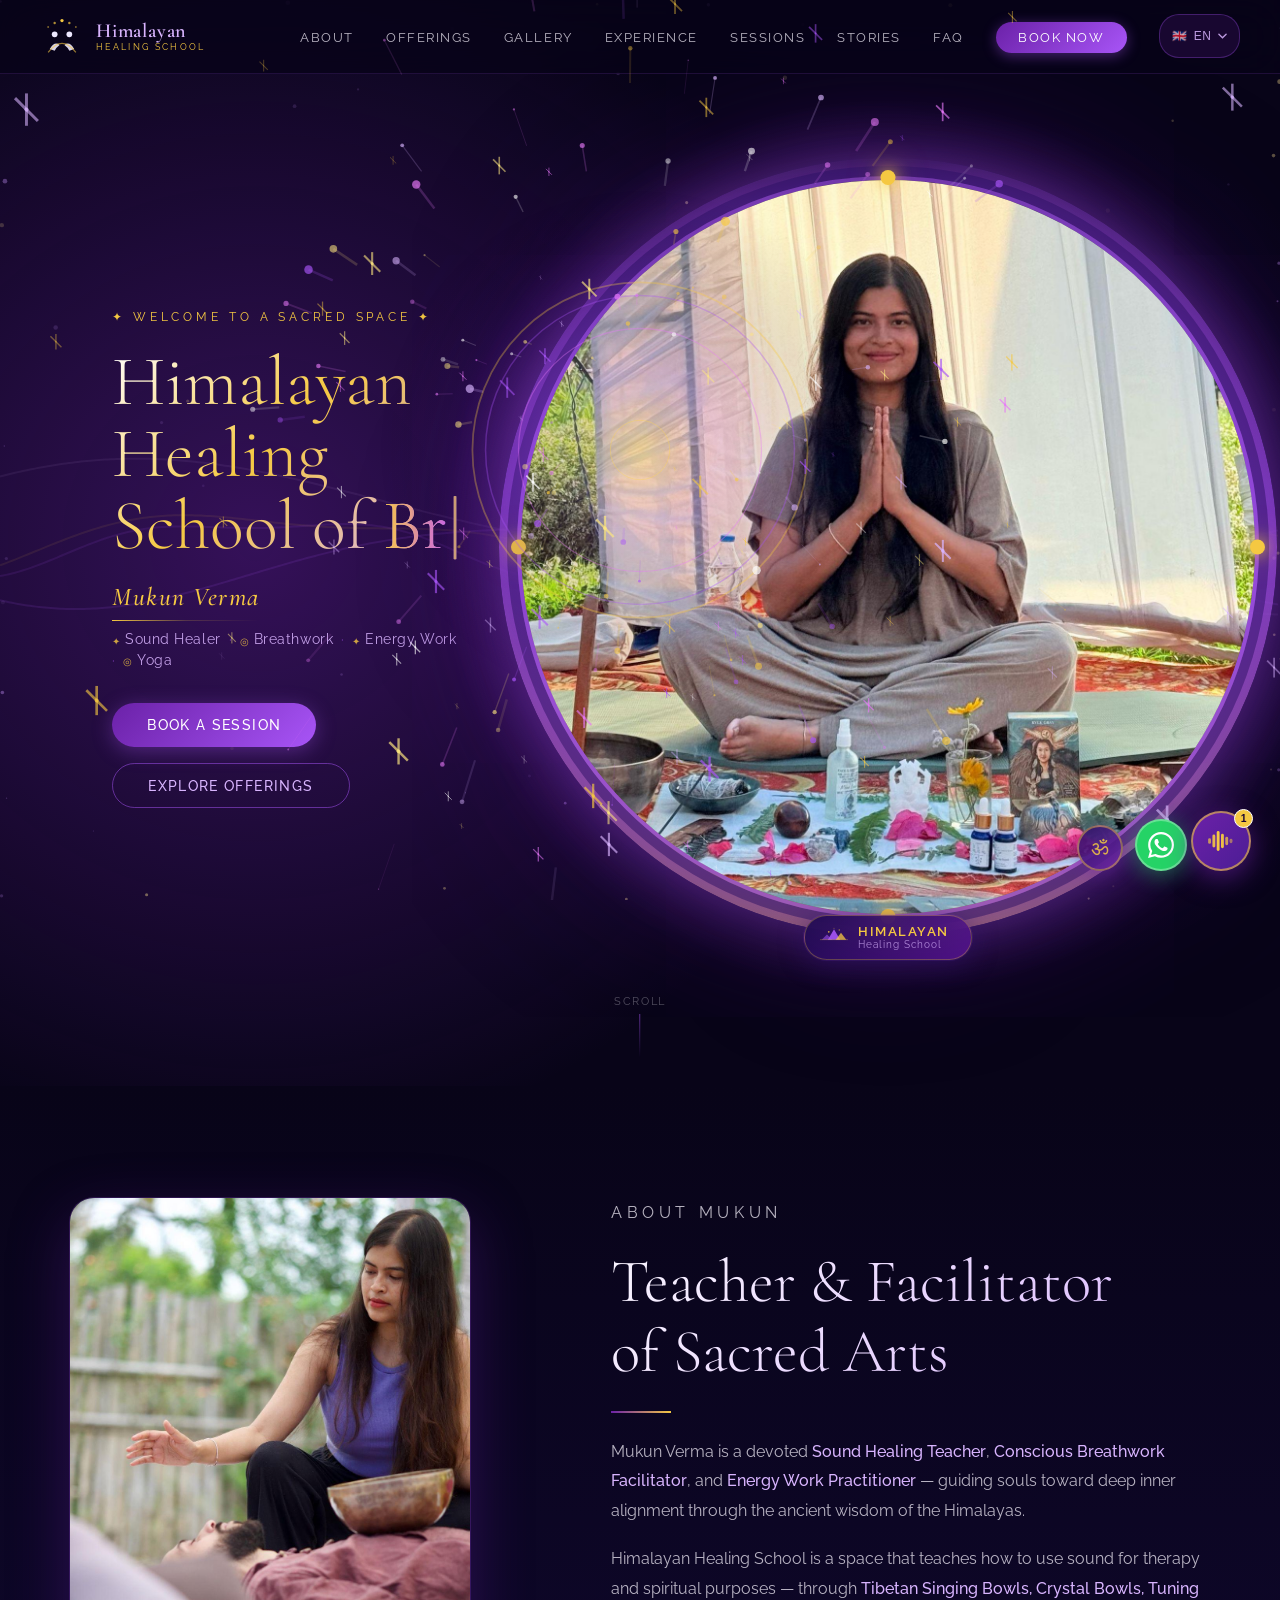
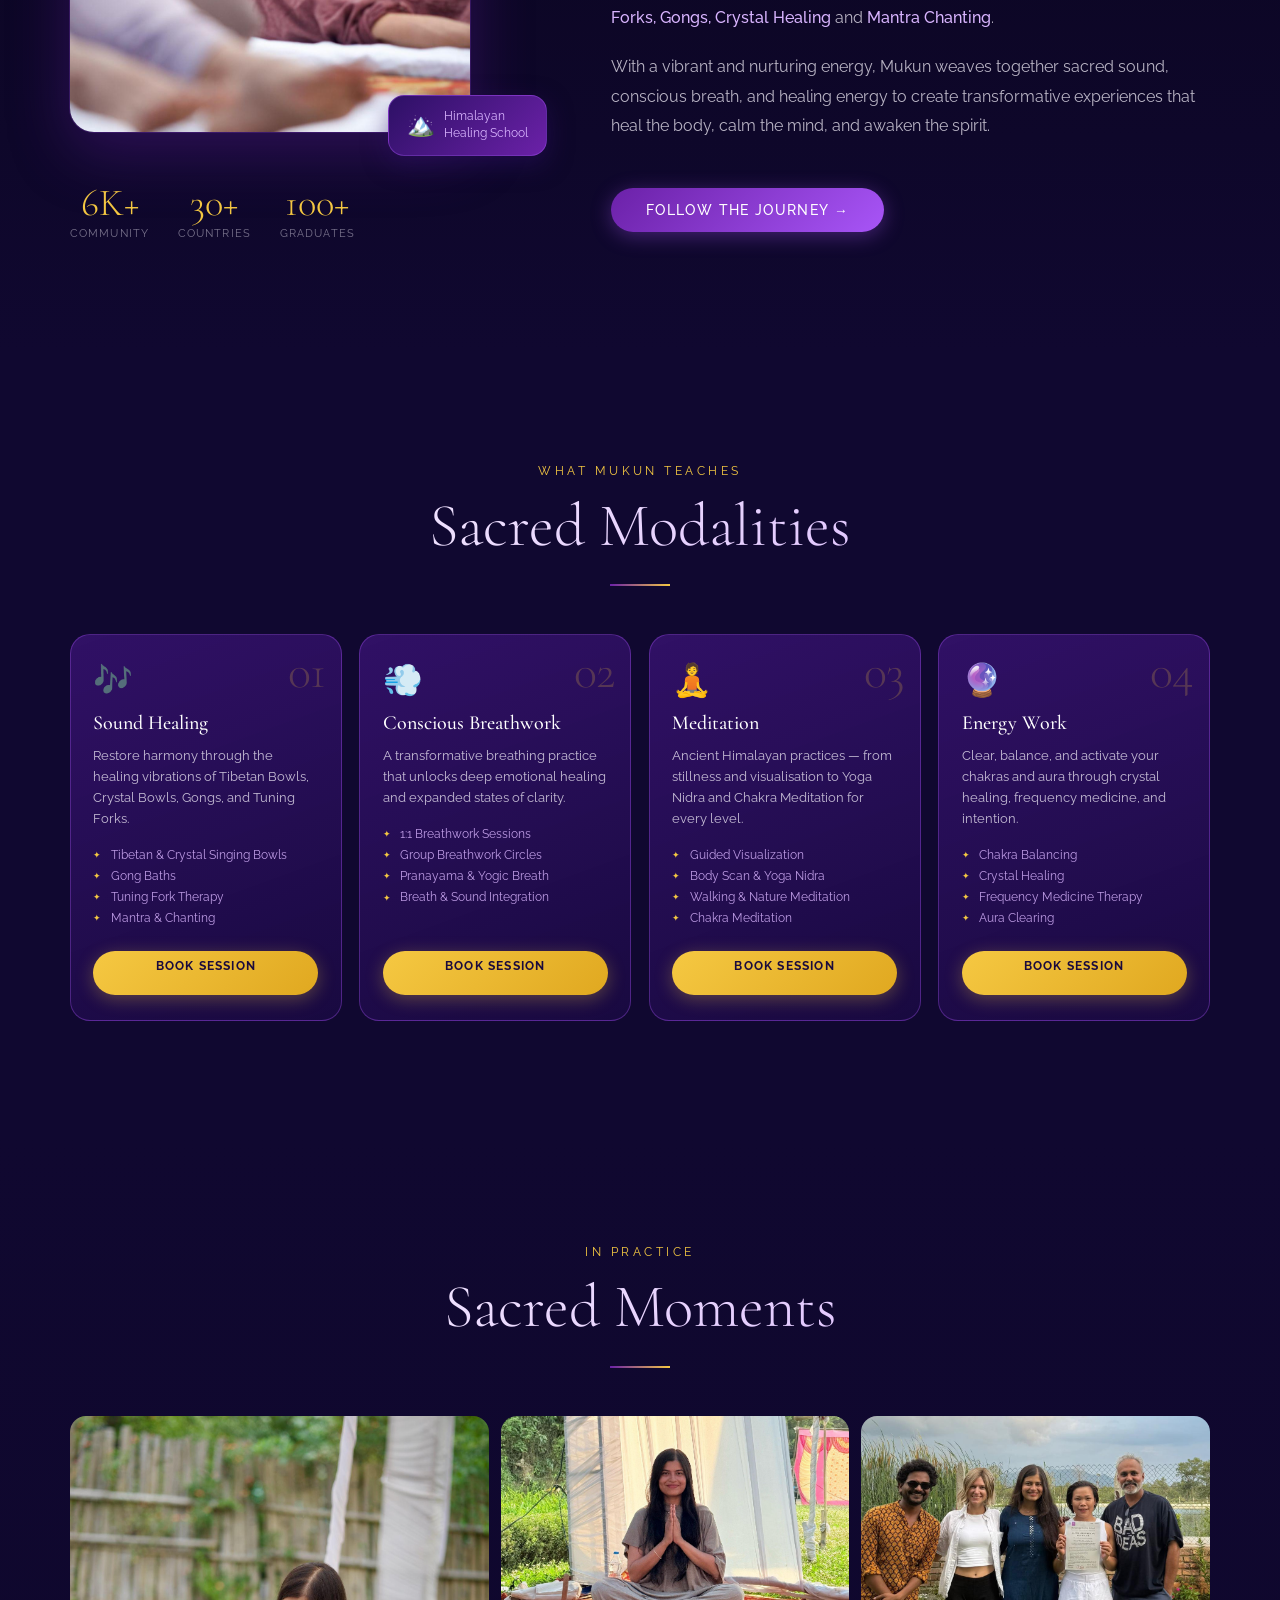
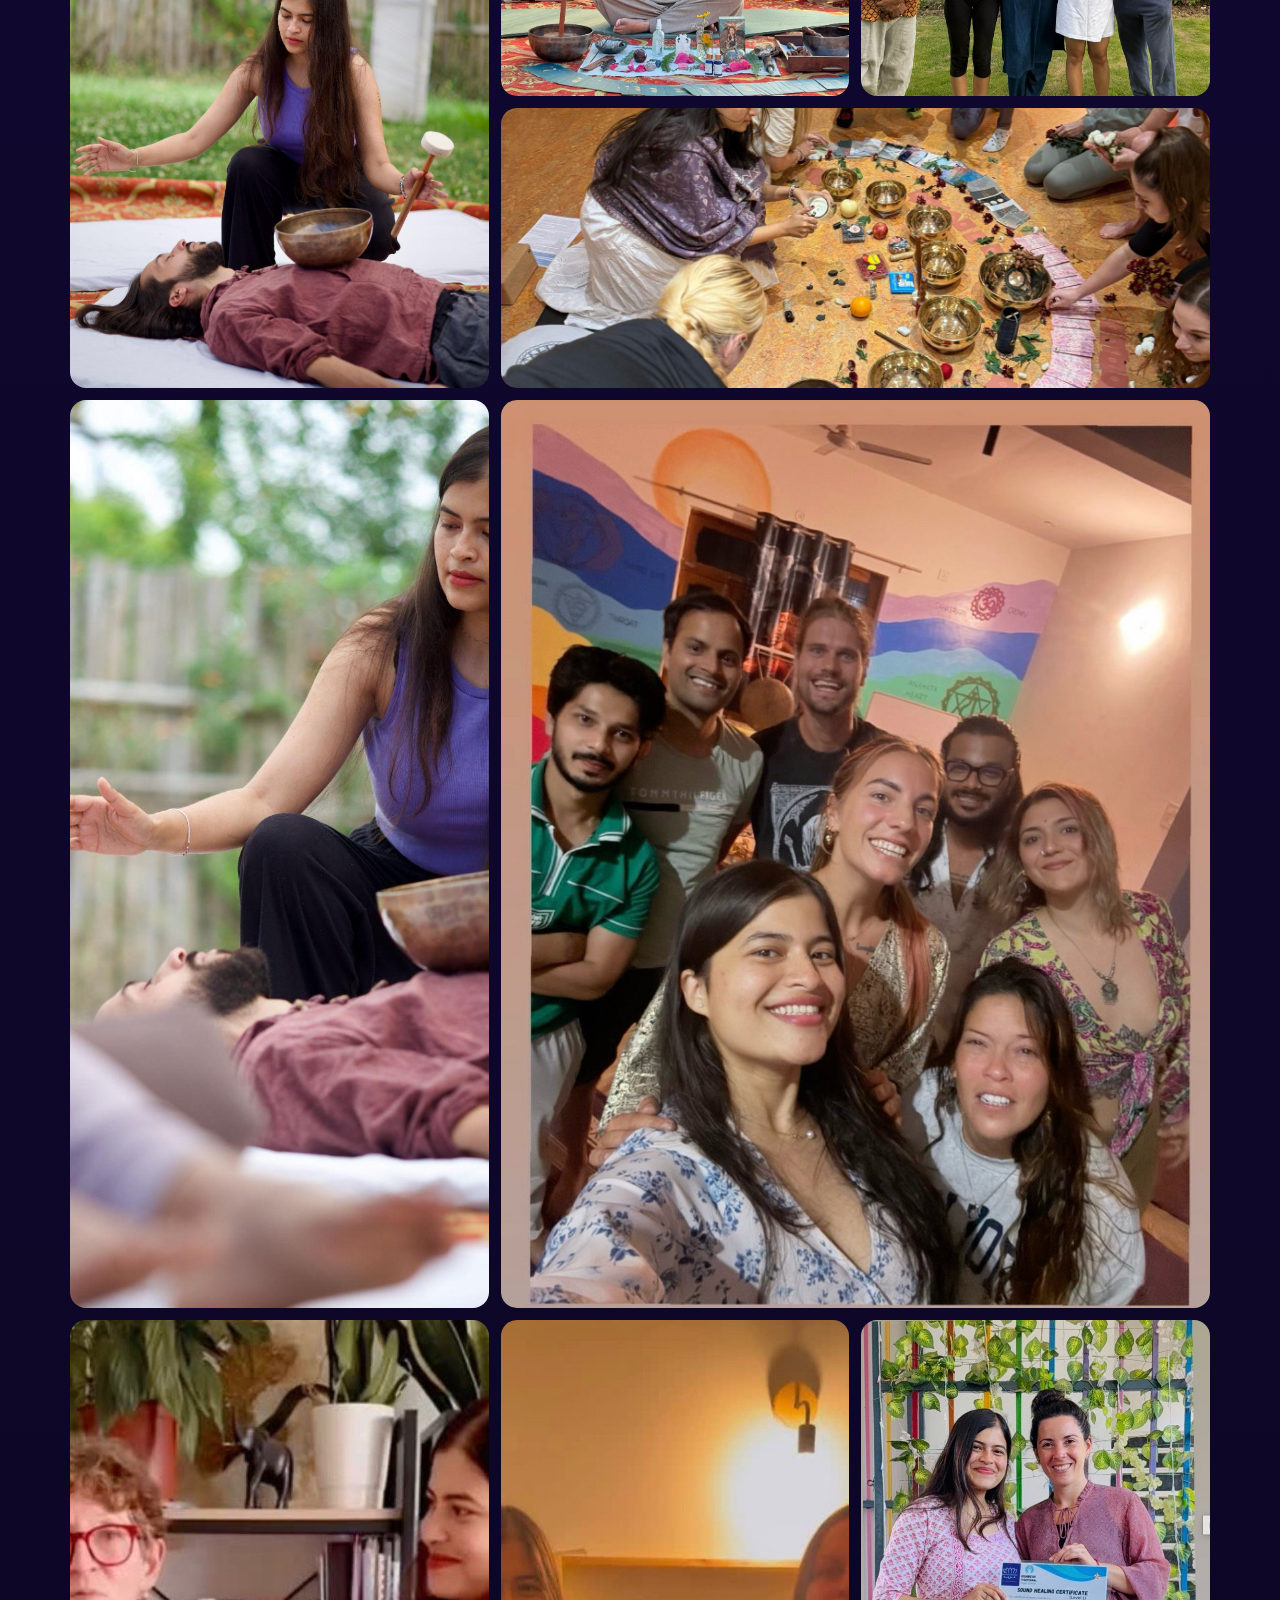
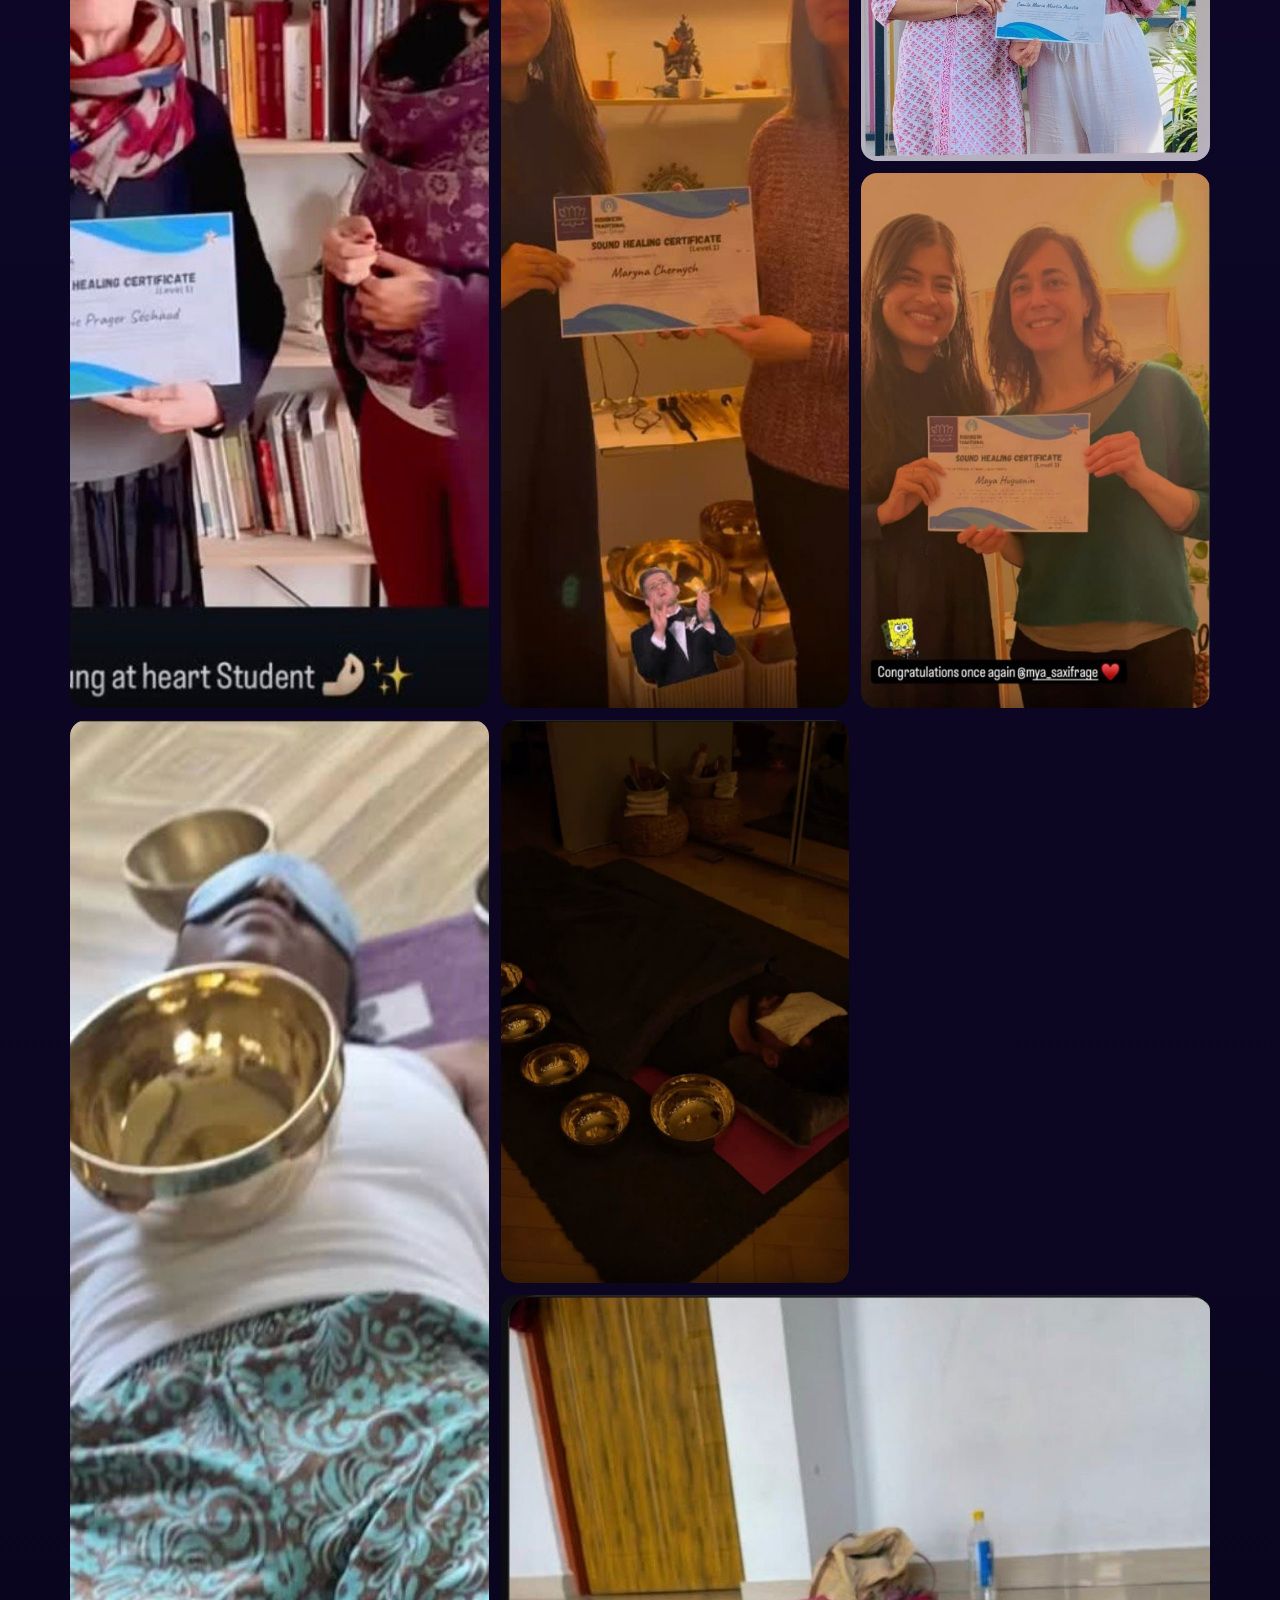
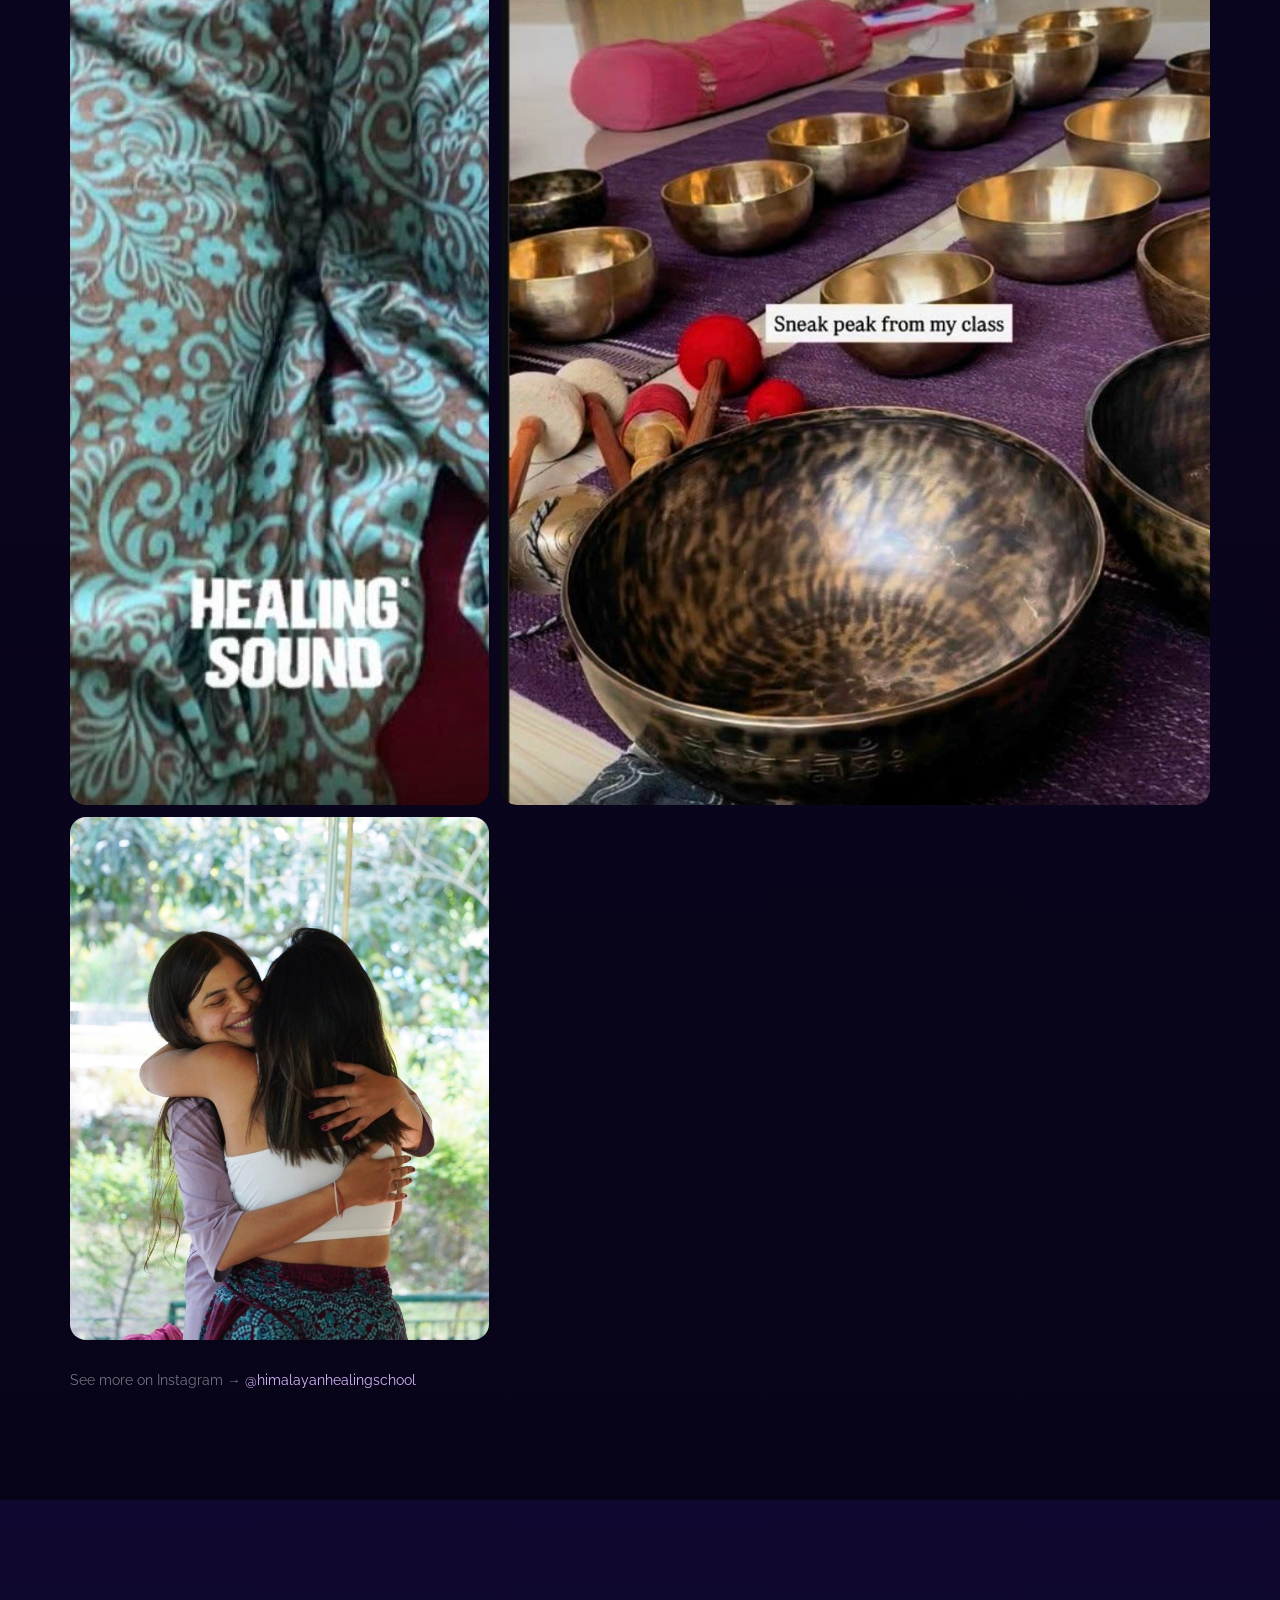
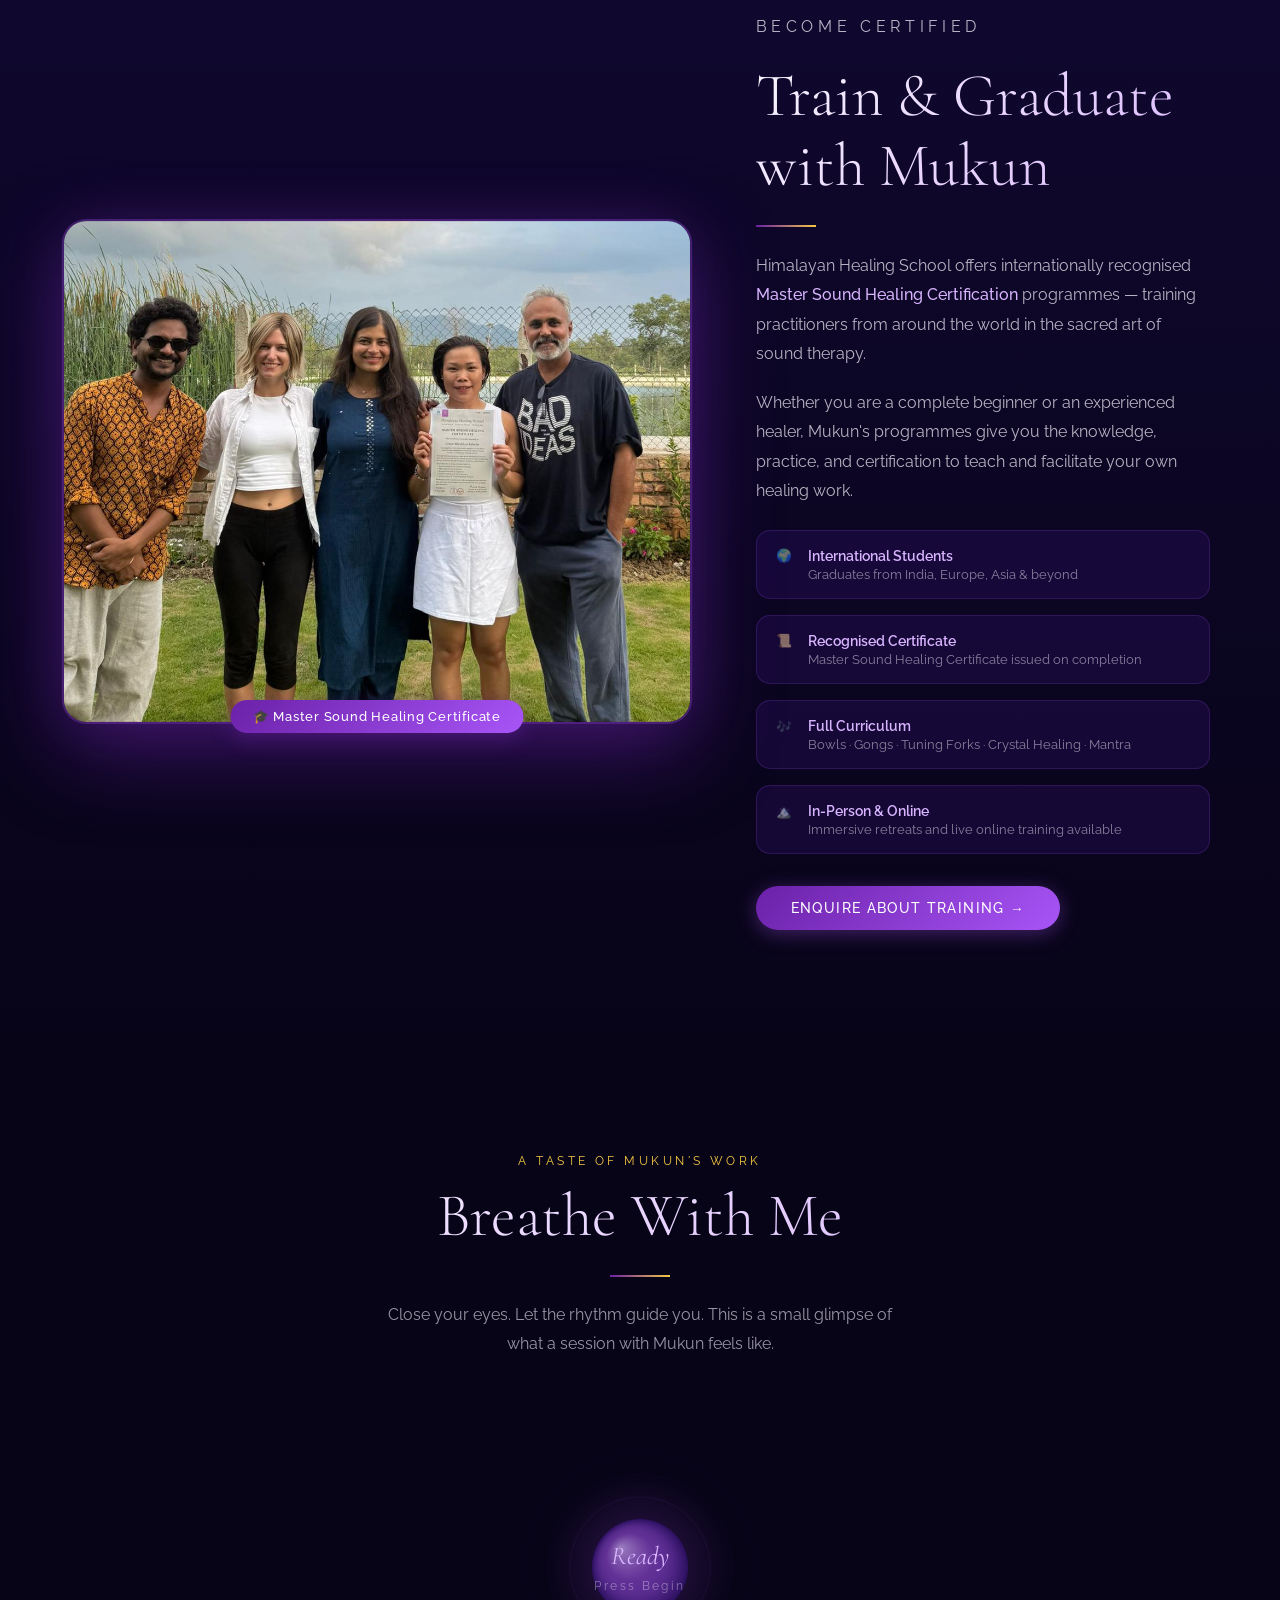
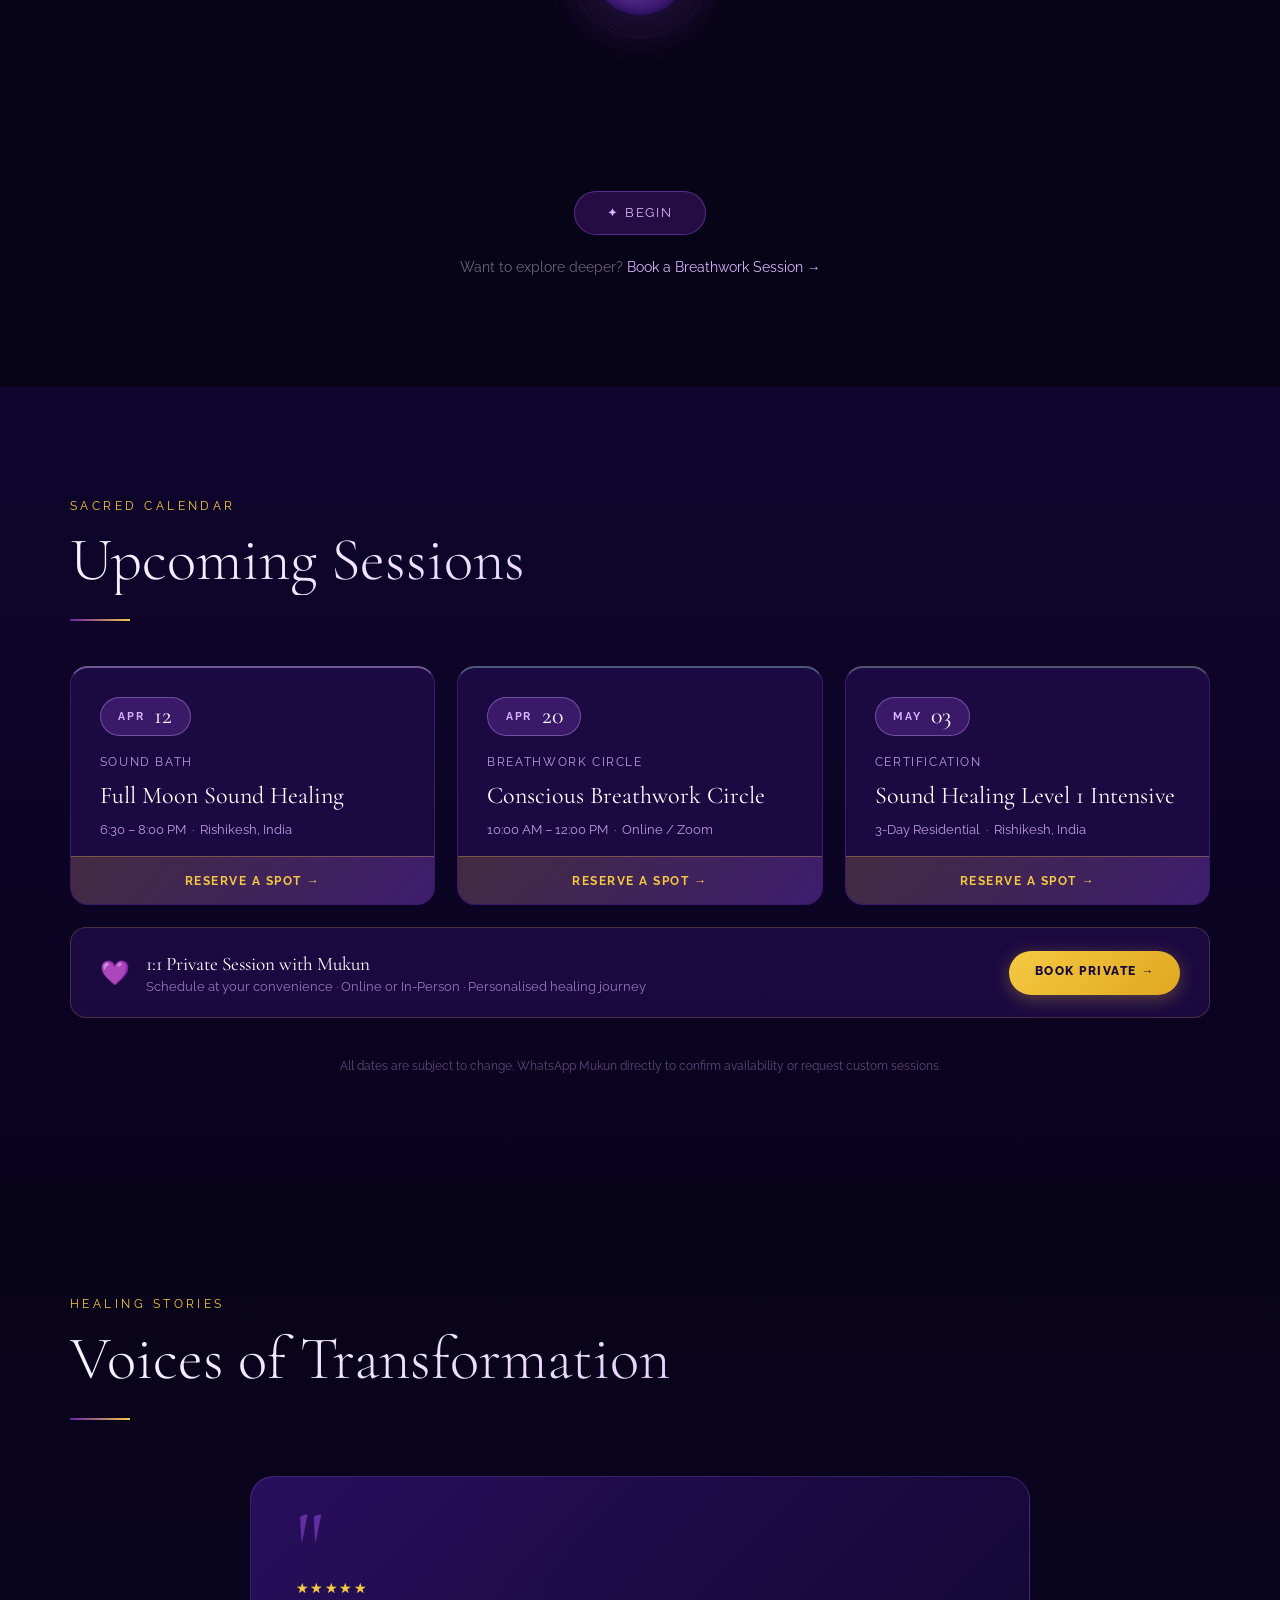
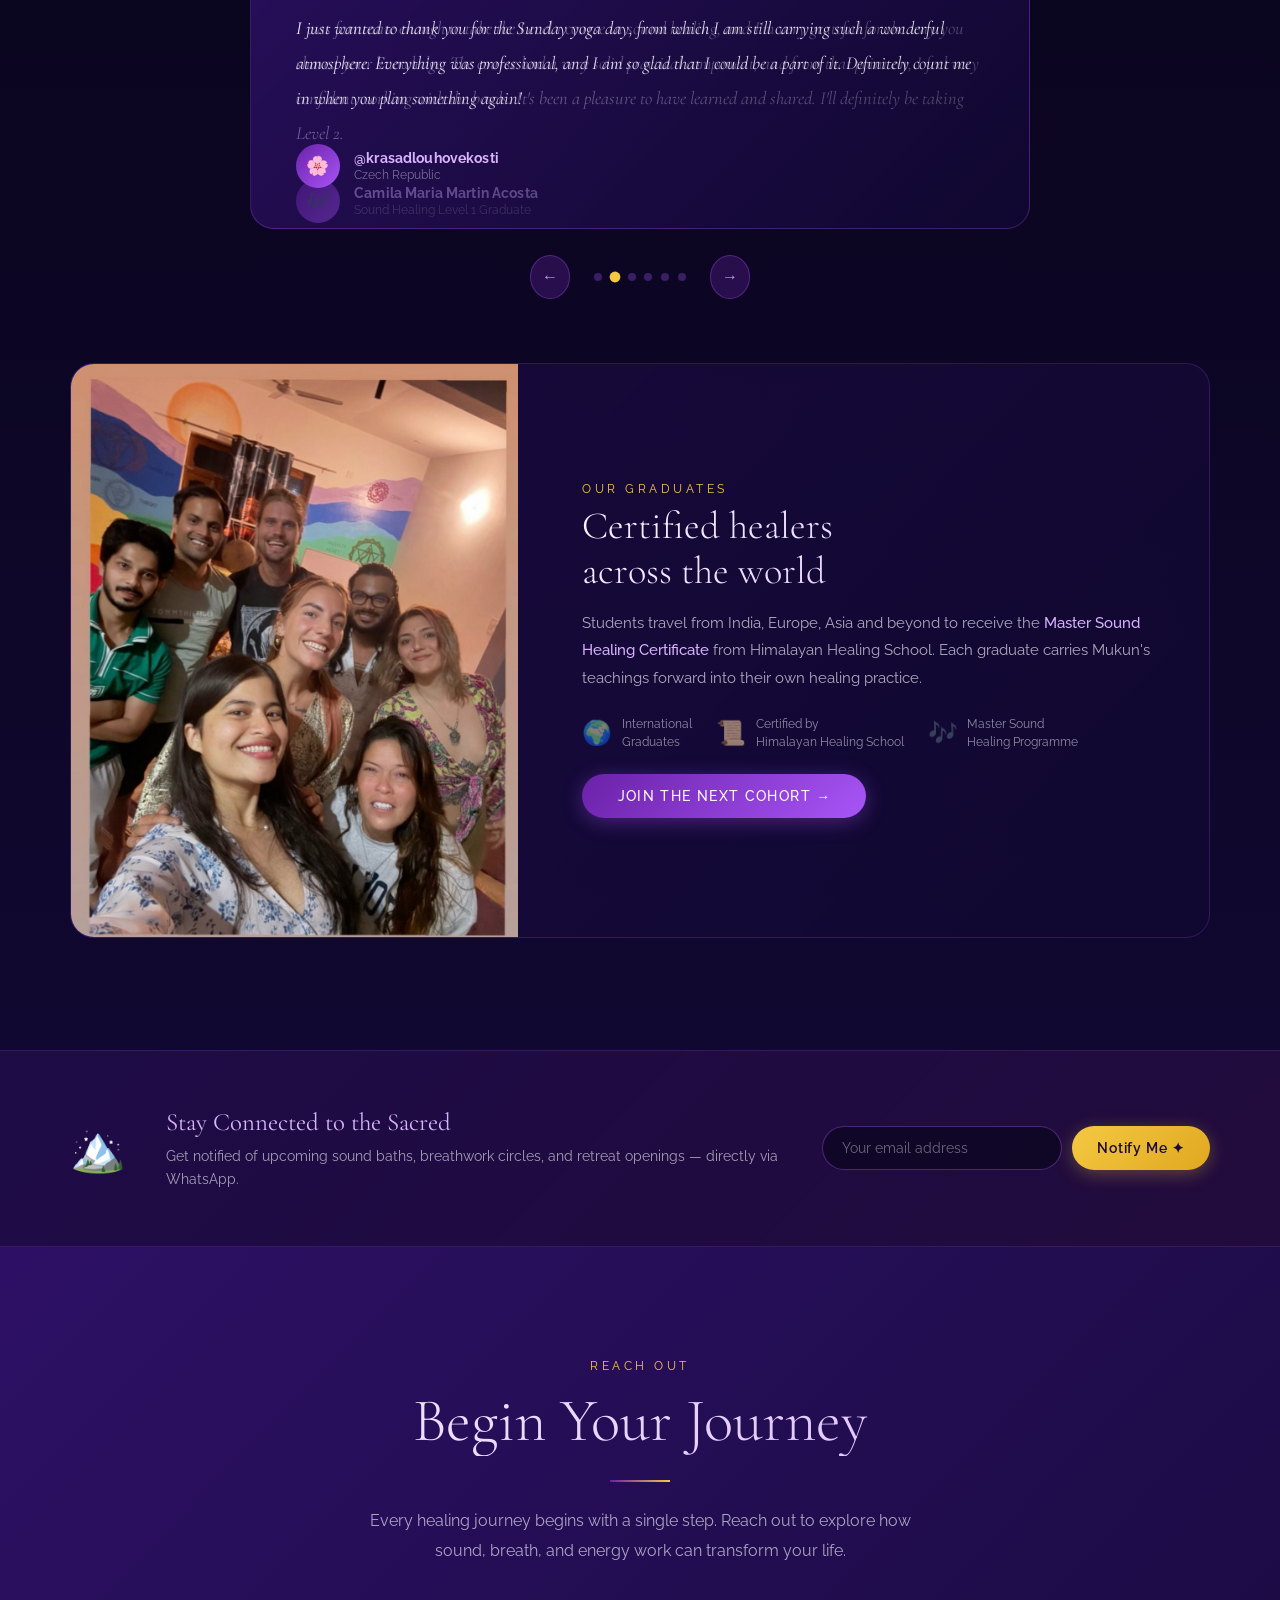
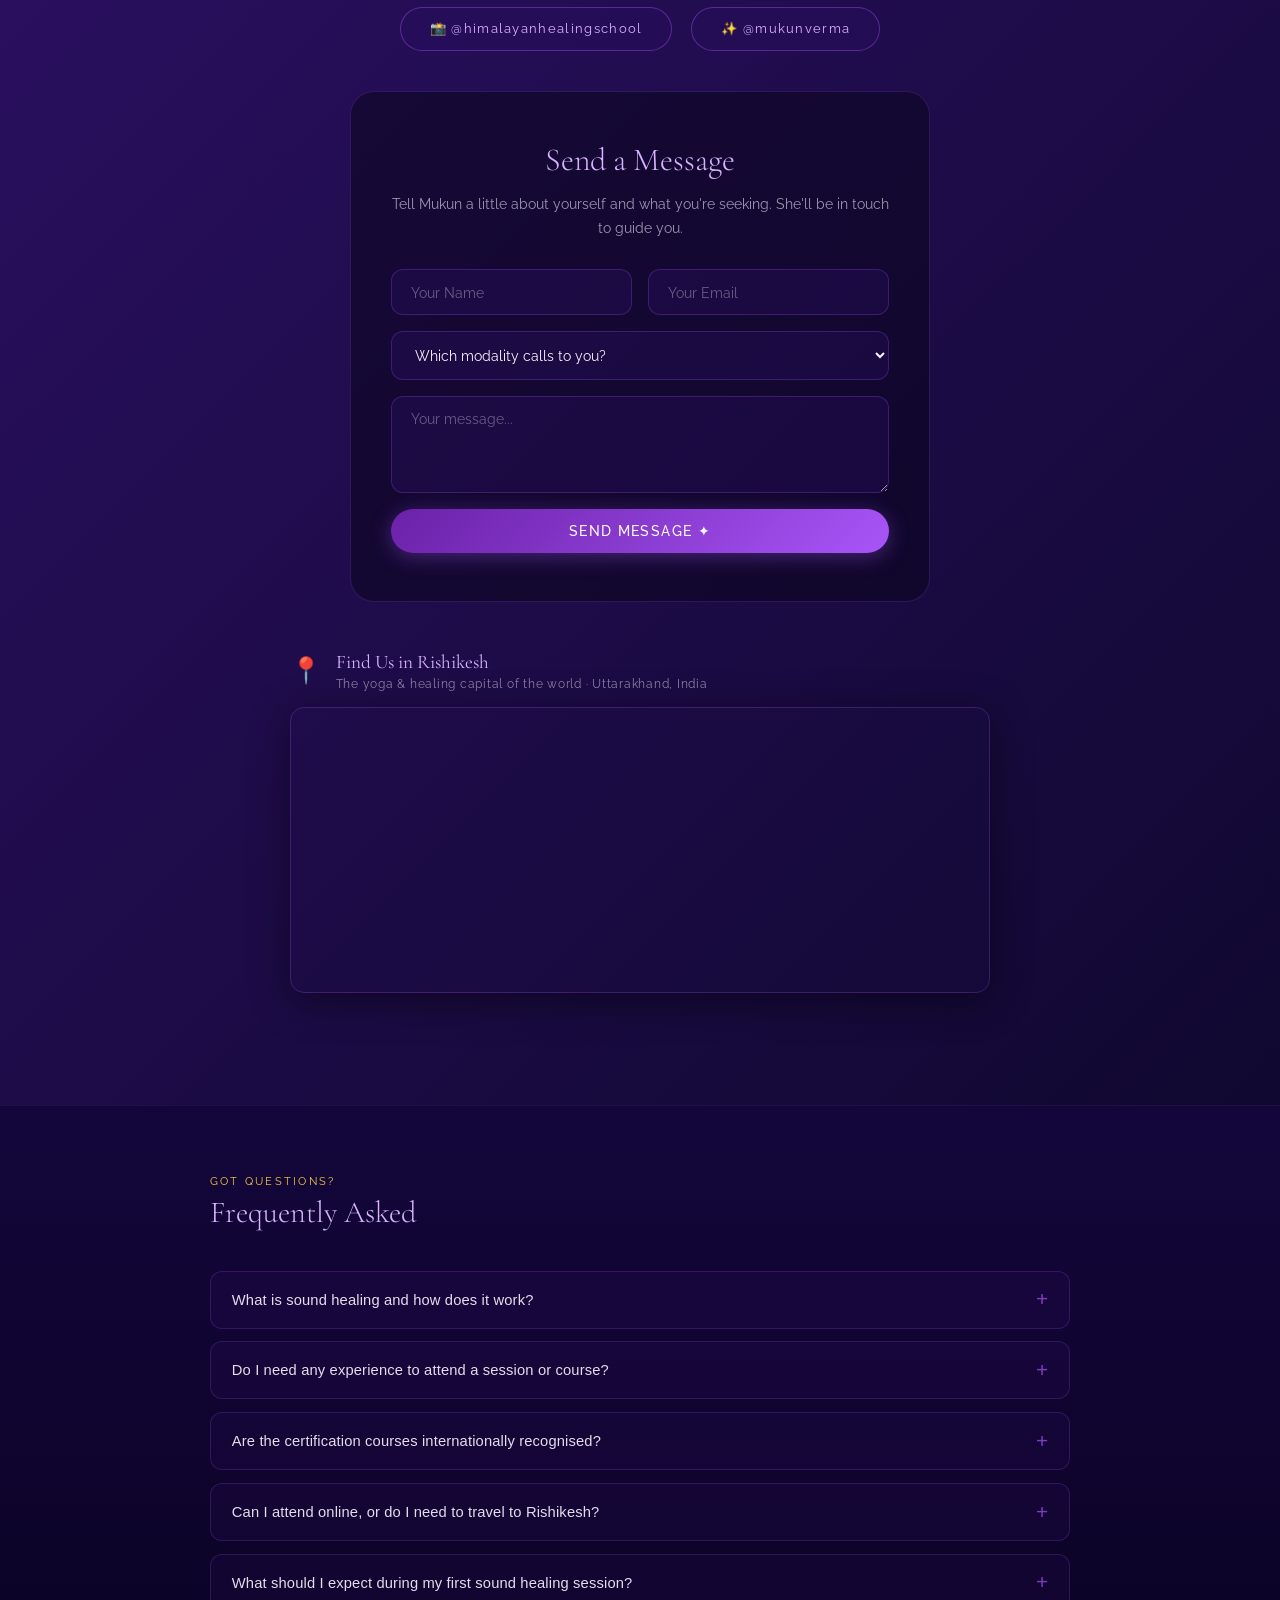
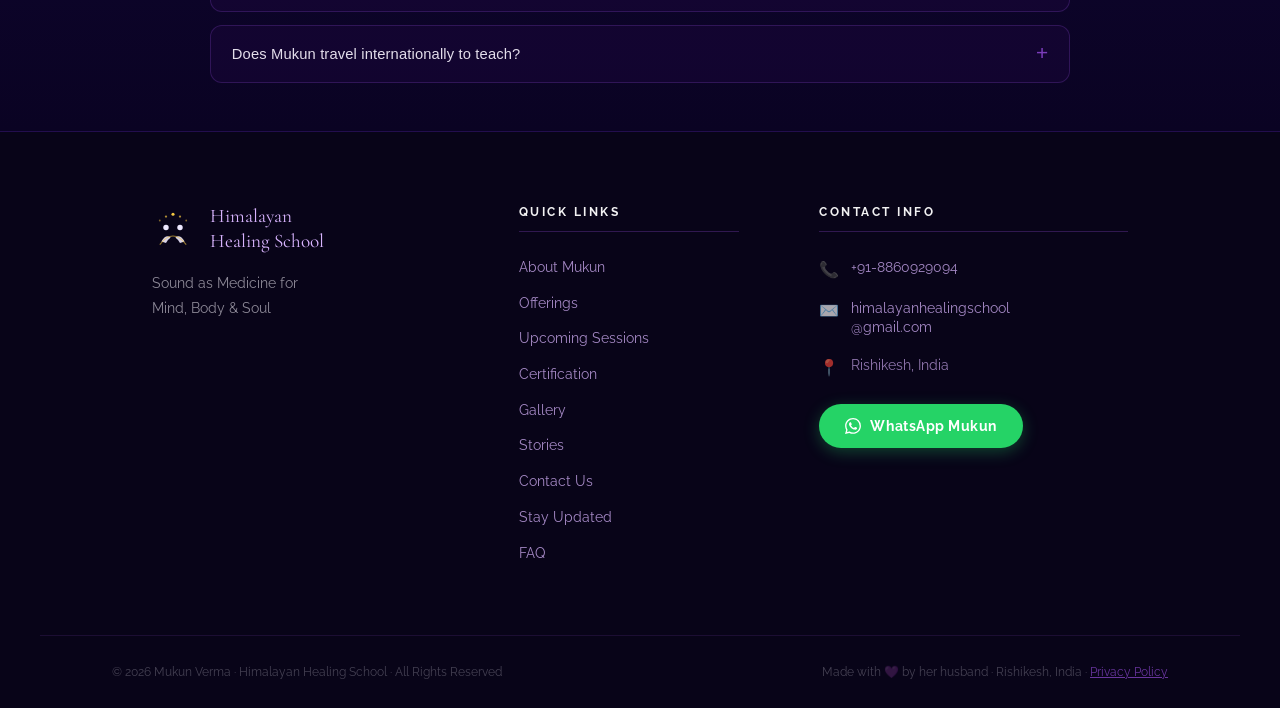
==== index.html @ 24a6a322 "Add files via upload" ====
<!DOCTYPE html>
<html lang="en">
<head>
  <meta charset="UTF-8" />
  <meta name="viewport" content="width=device-width, initial-scale=1.0, viewport-fit=cover" />
  <meta name="mobile-web-app-capable" content="yes" />
  <meta name="apple-mobile-web-app-capable" content="yes" />
  <meta name="apple-mobile-web-app-status-bar-style" content="black-translucent" />
  <title>Himalayan Healing School | Mukun Verma</title>
  <meta name="description" content="Sound Healing · Conscious Breathwork · Meditation · Energy Work. Learn and heal with Mukun Verma at Himalayan Healing School." />

  <!-- Favicon — using inline SVG data URI (no extra file needed) -->
  <link rel="icon" type="image/svg+xml" href="data:image/svg+xml,<svg xmlns='http://www.w3.org/2000/svg' viewBox='0 0 54 44'><circle cx='27' cy='3' r='2' fill='%23F5C842'/><circle cx='18' cy='6' r='1.5' fill='%23F5C842'/><circle cx='36' cy='6' r='1.5' fill='%23F5C842'/><path d='M10 42 Q27 20 44 42' stroke='%23F5C842' stroke-width='2' fill='none'/><circle cx='18' cy='20' r='3.5' fill='%23EDE8FF'/><circle cx='36' cy='20' r='3.5' fill='%23EDE8FF'/><rect width='54' height='44' fill='%23080418'/></svg>" />
  <link rel="apple-touch-icon" href="images/mukun-photo-2.jpeg" />

  <!-- SEO: canonical URL -->
  <link rel="canonical" href="https://himalayanhealingschool.github.io/" />

  <!-- Open Graph — social sharing preview -->
  <meta property="og:title"       content="Himalayan Healing School | Mukun Verma" />
  <meta property="og:description" content="Sound Healing Teacher · Frequency Medicine Therapist · Yoga Practitioner" />
  <meta property="og:image"       content="https://himalayanhealingschool.github.io/images/mukun-photo-2.jpeg" />
  <meta property="og:type"        content="website" />
  <meta property="og:url"         content="https://himalayanhealingschool.github.io/" />
  <meta name="twitter:card"       content="summary_large_image" />
  <meta name="twitter:image"      content="https://himalayanhealingschool.github.io/images/mukun-photo-2.jpeg" />
  <!-- Google Analytics GA4 — replace G-XXXXXXXXXX with your Measurement ID -->
  <!-- Get your ID: analytics.google.com → Admin → Data Streams → Web stream → Measurement ID -->
  <script async src="https://www.googletagmanager.com/gtag/js?id=G-XXXXXXXXXX"></script>
  <script>
    window.dataLayer = window.dataLayer || [];
    function gtag(){dataLayer.push(arguments);}
    gtag('js', new Date());
    gtag('config', 'G-XXXXXXXXXX');
  </script>

  <link rel="preconnect" href="https://fonts.googleapis.com" />
  <link href="https://fonts.googleapis.com/css2?family=Cormorant+Garamond:ital,wght@0,300;0,400;0,600;1,300;1,400&family=Raleway:wght@300;400;500;600&display=swap" rel="stylesheet" />
  <link rel="stylesheet" href="css/style.css" />

  <!-- Schema.org structured data — helps Google understand the business -->
  <script type="application/ld+json">
  {
    "@context": "https://schema.org",
    "@type": "HealthAndBeautyBusiness",
    "name": "Himalayan Healing School",
    "description": "Sound Healing · Conscious Breathwork · Meditation · Energy Work. Certification courses and healing sessions with Mukun Verma in Rishikesh, India.",
    "url": "https://himalayanhealingschool.com",
    "logo": "https://himalayanhealingschool.com/images/mukun-photo-2.jpeg",
    "image": "https://himalayanhealingschool.com/images/mukun-photo-2.jpeg",
    "telephone": "+91-8860929094",
    "email": "himalayanhealingschool@gmail.com",
    "address": {
      "@type": "PostalAddress",
      "addressLocality": "Rishikesh",
      "addressRegion": "Uttarakhand",
      "addressCountry": "IN"
    },
    "geo": {
      "@type": "GeoCoordinates",
      "latitude": 30.0869,
      "longitude": 78.2676
    },
    "founder": {
      "@type": "Person",
      "name": "Mukun Verma",
      "jobTitle": "Sound Healing Teacher, Breathwork Facilitator & Yoga Practitioner",
      "sameAs": [
        "https://www.instagram.com/mukunverma/",
        "https://www.instagram.com/himalayanhealingschool/"
      ]
    },
    "sameAs": [
      "https://www.instagram.com/himalayanhealingschool/"
    ],
    "hasOfferCatalog": {
      "@type": "OfferCatalog",
      "name": "Healing Sessions & Certification Courses",
      "itemListElement": [
        { "@type": "Offer", "itemOffered": { "@type": "Service", "name": "Sound Healing Session", "description": "1:1 and group sound healing with Tibetan Singing Bowls, Crystal Bowls, Gongs and Tuning Forks" } },
        { "@type": "Offer", "itemOffered": { "@type": "Service", "name": "Conscious Breathwork Session", "description": "1:1 and group breathwork facilitation using ancient pranayama and conscious connected breathing" } },
        { "@type": "Offer", "itemOffered": { "@type": "Service", "name": "Master Sound Healing Certification", "description": "Internationally recognised certification programme in sound healing therapy" } }
      ]
    }
  }
  </script>
</head>
<body>

<!-- ═══ NAV ═══ -->
<nav id="navbar">
  <!-- SVG Logo matching original site style -->
  <a href="#hero" class="nav-logo-wrap">
    <svg class="logo-svg" viewBox="0 0 54 44" fill="none" xmlns="http://www.w3.org/2000/svg">
      <!-- dots / chakra symbols -->
      <circle cx="27" cy="3"  r="2"   fill="#F5C842"/>
      <circle cx="18" cy="6"  r="1.5" fill="#F5C842" opacity=".7"/>
      <circle cx="36" cy="6"  r="1.5" fill="#F5C842" opacity=".7"/>
      <circle cx="10" cy="11" r="1.2" fill="#F5C842" opacity=".5"/>
      <circle cx="44" cy="11" r="1.2" fill="#F5C842" opacity=".5"/>
      <!-- left figure -->
      <circle cx="18" cy="20" r="3.5" fill="#EDE8FF"/>
      <path d="M12 38 Q18 28 24 33 Q20 36 18 40Z" fill="#EDE8FF" opacity=".9"/>
      <!-- right figure -->
      <circle cx="36" cy="20" r="3.5" fill="#EDE8FF"/>
      <path d="M42 38 Q36 28 30 33 Q34 36 36 40Z" fill="#EDE8FF" opacity=".9"/>
      <!-- mountain / arch -->
      <path d="M10 42 Q27 20 44 42" stroke="#F5C842" stroke-width="1.5" fill="none" opacity=".6"/>
    </svg>
    <div class="nav-logo-text">
      <span class="logo-main">Himalayan</span>
      <span class="logo-sub">HEALING SCHOOL</span>
    </div>
  </a>
  <!-- Language picker: sits in the nav bar on mobile, always visible -->
  <div class="lang-mobile-bar" id="lang-mobile-bar">
    <button class="lang-trigger-btn" id="lang-trigger-mobile" onclick="toggleLangMenu(event,'lang-menu-mobile')">🇬🇧 <span>EN</span> <svg viewBox="0 0 10 6" width="9" height="6" fill="none"><path d="M1 1l4 4 4-4" stroke="currentColor" stroke-width="1.5" stroke-linecap="round"/></svg></button>
    <ul id="lang-menu-mobile"></ul>
  </div>
  <button class="nav-toggle" onclick="toggleMenu()" aria-label="Menu">☰</button>
  <ul class="nav-links" id="nav-links">
    <li><a href="#about"        onclick="closeMenu()" data-i18n="nav.about">About</a></li>
    <li><a href="#modalities"   onclick="closeMenu()" data-i18n="nav.offerings">Offerings</a></li>
    <li><a href="#gallery"      onclick="closeMenu()" data-i18n="nav.gallery">Gallery</a></li>
    <li><a href="#breathe"      onclick="closeMenu()" data-i18n="nav.experience">Experience</a></li>
    <li><a href="#upcoming"     onclick="closeMenu()">Sessions</a></li>
    <li><a href="#testimonials" onclick="closeMenu()" data-i18n="nav.stories">Stories</a></li>
    <li><a href="#faq"          onclick="closeMenu()" data-i18n="nav.faq">FAQ</a></li>
    <li><a href="#connect"      onclick="closeMenu()" class="nav-book" data-i18n="nav.book">Book Now</a></li>
  </ul>
</nav>

<!-- ═══ HERO — Option 3: Sacred Circle ═══ -->
<section id="hero">
  <canvas id="hero-canvas"></canvas>

  <!-- LEFT: text -->
  <div class="hero-left">
    <p class="hero-eyebrow" data-i18n="hero.eyebrow">✦ Welcome to a sacred space ✦</p>
    <h1 class="hero-title">Himalayan<br/>Healing<br/><span class="hero-rotate-wrap">School of <span id="hero-rotate"></span><span class="hero-cursor">|</span></span></h1>
    <div class="hero-name-block">
      <p class="hero-founder" data-i18n="hero.founder">Mukun Verma</p>
      <div class="hero-roles-row">
        <span class="hero-role"><span class="role-gem">✦</span> <span data-i18n="hero.role1">Sound Healer</span></span>
        <span class="role-dot">·</span>
        <span class="hero-role"><span class="role-gem">◎</span> <span data-i18n="hero.role2">Breathwork</span></span>
        <span class="role-dot">·</span>
        <span class="hero-role"><span class="role-gem">✦</span> <span data-i18n="hero.role3">Energy Work</span></span>
        <span class="role-dot">·</span>
        <span class="hero-role"><span class="role-gem">◎</span> <span data-i18n="hero.role4">Yoga</span></span>
      </div>
    </div>
    <div class="hero-cta">
      <a href="#connect" class="btn-primary" data-i18n="hero.cta1">Book a Session</a>
      <a href="#modalities" class="btn-outline" data-i18n="hero.cta2">Explore Offerings</a>
    </div>
  </div>

  <!-- RIGHT: big sacred circle photo -->
  <div class="hero-right">
    <div class="hero-circle-wrap">
      <!-- outer spinning conic ring -->
      <div class="circle-ring-outer"></div>
      <!-- mid glow pulse -->
      <div class="circle-ring-mid"></div>
      <!-- gold orbit dots -->
      <span class="orbit-dot od1"></span>
      <span class="orbit-dot od2"></span>
      <span class="orbit-dot od3"></span>
      <span class="orbit-dot od4"></span>
      <!-- the actual photo circle -->
      <div class="hero-circle">
        <img src="images/mukun-photo-2.jpeg" alt="Mukun Verma — Himalayan Healing School" />
      </div>
      <!-- sacred label at bottom -->
      <div class="circle-label">
        <svg class="label-svg" viewBox="0 0 32 22" fill="none" xmlns="http://www.w3.org/2000/svg">
          <!-- mountain peaks -->
          <polygon points="16,2 23,14 9,14" fill="rgba(168,85,247,0.9)"/>
          <polygon points="24,6 30,14 18,14" fill="rgba(245,200,66,0.75)"/>
          <polygon points="8,8 14,14 2,14" fill="rgba(168,85,247,0.55)"/>
          <!-- ground line -->
          <line x1="0" y1="14" x2="32" y2="14" stroke="rgba(245,200,66,0.4)" stroke-width="0.8"/>
          <!-- dots above (stars) -->
          <circle cx="10" cy="5" r="1" fill="rgba(245,200,66,0.8)"/>
          <circle cx="22" cy="3" r="0.8" fill="rgba(245,200,66,0.6)"/>
          <circle cx="16" cy="1" r="0.6" fill="rgba(245,200,66,0.5)"/>
        </svg>
        <div class="label-text">
          <span class="label-name">Himalayan</span>
          <span class="label-sub">Healing School</span>
        </div>
      </div>
    </div>
  </div>

  <div class="scroll-hint">SCROLL</div>
</section>

<!-- ═══ ABOUT ═══ -->
<section id="about">
  <div class="section-inner">
    <div class="about-grid">

      <!-- Left: real photo -->
      <div class="about-photo-col reveal">
        <div class="about-photo-frame">
          <img src="images/mukun-photo-1.jpeg" alt="Mukun Verma conducting an outdoor sound healing session" class="about-img" />
          <div class="about-photo-badge">
            <span class="badge-icon">🏔️</span>
            <span>Himalayan<br/>Healing School</span>
          </div>
        </div>
        <div class="about-stats">
          <div class="stat"><div class="stat-num">6K+</div><div class="stat-label">Community</div></div>
          <div class="stat"><div class="stat-num">30+</div><div class="stat-label">Countries</div></div>
          <div class="stat"><div class="stat-num">100+</div><div class="stat-label">Graduates</div></div>
        </div>
      </div>

      <!-- Right: bio -->
      <div class="about-text reveal">
        <p class="section-label">About Mukun</p>
        <h2 class="section-title">Teacher &amp; Facilitator<br/>of Sacred Arts</h2>
        <div class="divider"></div>
        <p>Mukun Verma is a devoted <strong>Sound Healing Teacher</strong>, <strong>Conscious Breathwork Facilitator</strong>, and <strong>Energy Work Practitioner</strong> — guiding souls toward deep inner alignment through the ancient wisdom of the Himalayas.</p>
        <p>Himalayan Healing School is a space that teaches how to use sound for therapy and spiritual purposes — through <strong>Tibetan Singing Bowls, Crystal Bowls, Tuning Forks, Gongs, Crystal Healing</strong> and <strong>Mantra Chanting</strong>.</p>
        <p>With a vibrant and nurturing energy, Mukun weaves together sacred sound, conscious breath, and healing energy to create transformative experiences that heal the body, calm the mind, and awaken the spirit.</p>
        <a href="https://www.instagram.com/himalayanhealingschool/" target="_blank" class="btn-primary" style="margin-top:1.8rem;">Follow the Journey →</a>
      </div>
    </div>
  </div>
</section>

<!-- ═══ MODALITIES / OFFERINGS ═══ -->
<section id="modalities">
  <div class="section-inner">
    <p class="section-label reveal" style="text-align:center">What Mukun Teaches</p>
    <h2 class="section-title reveal" style="text-align:center">Sacred Modalities</h2>
    <div class="divider reveal" style="margin:1.5rem auto;"></div>

    <!-- Big modality cards — 4 real ones from her profile -->
    <div class="modality-grid">

      <div class="modality-card reveal">
        <div class="mod-number">01</div>
        <span class="mod-icon">🎶</span>
        <h3>Sound Healing</h3>
        <p>Restore harmony through the healing vibrations of Tibetan Bowls, Crystal Bowls, Gongs, and Tuning Forks.</p>
        <ul class="mod-list">
          <li>Tibetan &amp; Crystal Singing Bowls</li>
          <li>Gong Baths</li>
          <li>Tuning Fork Therapy</li>
          <li>Mantra &amp; Chanting</li>
        </ul>
        <a href="#connect" class="btn-outline btn-sm">Book Session</a>
      </div>

      <div class="modality-card reveal">
        <div class="mod-number">02</div>
        <span class="mod-icon">💨</span>
        <h3>Conscious Breathwork</h3>
        <p>A transformative breathing practice that unlocks deep emotional healing and expanded states of clarity.</p>
        <ul class="mod-list">
          <li>1:1 Breathwork Sessions</li>
          <li>Group Breathwork Circles</li>
          <li>Pranayama &amp; Yogic Breath</li>
          <li>Breath &amp; Sound Integration</li>
        </ul>
        <a href="#connect" class="btn-outline btn-sm">Book Session</a>
      </div>

      <div class="modality-card reveal">
        <div class="mod-number">03</div>
        <span class="mod-icon">🧘</span>
        <h3>Meditation</h3>
        <p>Ancient Himalayan practices — from stillness and visualisation to Yoga Nidra and Chakra Meditation for every level.</p>
        <ul class="mod-list">
          <li>Guided Visualization</li>
          <li>Body Scan &amp; Yoga Nidra</li>
          <li>Walking &amp; Nature Meditation</li>
          <li>Chakra Meditation</li>
        </ul>
        <a href="#connect" class="btn-outline btn-sm">Book Session</a>
      </div>

      <div class="modality-card reveal">
        <div class="mod-number">04</div>
        <span class="mod-icon">🔮</span>
        <h3>Energy Work</h3>
        <p>Clear, balance, and activate your chakras and aura through crystal healing, frequency medicine, and intention.</p>
        <ul class="mod-list">
          <li>Chakra Balancing</li>
          <li>Crystal Healing</li>
          <li>Frequency Medicine Therapy</li>
          <li>Aura Clearing</li>
        </ul>
        <a href="#connect" class="btn-outline btn-sm">Book Session</a>
      </div>

    </div>
  </div>
</section>

<!-- ═══ GALLERY — real photos ═══ -->
<section id="gallery">
  <div class="section-inner">
    <p class="section-label reveal" style="text-align:center">In Practice</p>
    <h2 class="section-title reveal" style="text-align:center">Sacred Moments</h2>
    <div class="divider reveal" style="margin:1.5rem auto 3rem;"></div>

    <div class="gallery-grid">

      <!-- Photo 1: tall — 1:1 session outdoor -->
      <div class="gallery-item gallery-tall reveal" data-caption="1:1 Sound Healing Session">
        <img src="images/mukun-photo-4.jpeg" alt="Mukun performing a 1-to-1 sound healing session" loading="lazy" />
        <div class="gallery-overlay"><span class="gallery-caption">1:1 Sound Healing Session</span></div>
      </div>

      <!-- Photo 2: Namaste / altar portrait -->
      <div class="gallery-item reveal" data-caption="Sacred Space & Altar">
        <img src="images/mukun-photo-2.jpeg" alt="Mukun Verma seated with sacred altar" loading="lazy" />
        <div class="gallery-overlay"><span class="gallery-caption">Sacred Space &amp; Altar</span></div>
      </div>

      <!-- Photo 5: Graduation / certification — NEW -->
      <div class="gallery-item reveal" data-caption="Master Sound Healing Certification">
        <img src="images/mukun-photo-5.jpeg" alt="Mukun presenting a Master Sound Healing Certificate to a student" loading="lazy" />
        <div class="gallery-overlay"><span class="gallery-caption">🎓 Master Certification</span></div>
      </div>

      <!-- Photo 3: Group workshop — wide -->
      <div class="gallery-item gallery-wide reveal" data-caption="Group Sound Healing Workshop · Europe">
        <img src="images/mukun-photo-3.jpeg" alt="Group sound healing workshop" loading="lazy" />
        <div class="gallery-overlay"><span class="gallery-caption">Group Workshop · Europe</span></div>
      </div>

      <!-- Photo 4: outdoor session -->
      <div class="gallery-item reveal" data-caption="Outdoor Healing Session">
        <img src="images/mukun-photo-1.jpeg" alt="Outdoor sound healing session" loading="lazy" />
        <div class="gallery-overlay"><span class="gallery-caption">Outdoor Healing Session</span></div>
      </div>

      <!-- Photo 6: Group selfie in chakra mural room -->
      <div class="gallery-item gallery-wide reveal" data-caption="International Students · Rishikesh">
        <img src="images/mukun-photo-6.jpeg" alt="Mukun with international students at Himalayan Healing School" loading="lazy" />
        <div class="gallery-overlay"><span class="gallery-caption">🌍 International Community</span></div>
      </div>

      <!-- Photo 7: Sylvie certification — Europe -->
      <div class="gallery-item gallery-tall reveal" data-caption="Sound Healing Certificate · Sylvie Prager Séchaud · Europe">
        <img src="images/mukun-photo-7.jpeg" alt="Mukun presenting Sound Healing Certificate to Sylvie in Europe" loading="lazy" />
        <div class="gallery-overlay"><span class="gallery-caption">🎓 Sylvie · Europe</span></div>
      </div>

      <!-- Photo 8: Maryna Chernych certification -->
      <div class="gallery-item gallery-tall reveal" data-caption="Sound Healing Certificate · Maryna Chernych">
        <img src="images/mukun-photo-8.jpeg" alt="Mukun presenting Sound Healing Certificate to Maryna Chernych" loading="lazy" />
        <div class="gallery-overlay"><span class="gallery-caption">🎓 Maryna · Ukraine</span></div>
      </div>

      <!-- Photo 9: Camila Maria Martin Acosta certification -->
      <div class="gallery-item reveal" data-caption="Sound Healing Certificate · Camila Maria Martin Acosta">
        <img src="images/mukun-photo-9.jpeg" alt="Mukun presenting Sound Healing Certificate to Camila Maria Martin Acosta" loading="lazy" />
        <div class="gallery-overlay"><span class="gallery-caption">🎓 Camila · Colombia</span></div>
      </div>

      <!-- Photo 10: Maya Huguenin certification -->
      <div class="gallery-item reveal" data-caption="Sound Healing Certificate · Maya Huguenin · @mya_saxifrage">
        <img src="images/mukun-photo-10.jpeg" alt="Mukun presenting Sound Healing Certificate to Maya Huguenin" loading="lazy" />
        <div class="gallery-overlay"><span class="gallery-caption">🎓 Maya · Switzerland</span></div>
      </div>

      <!-- Photo 11: Healing Sound — bowls on body session -->
      <div class="gallery-item gallery-tall reveal" data-caption="Tibetan Bowl Healing Session">
        <img src="images/mukun-photo-11.jpeg" alt="Tibetan singing bowls placed on client during sound healing session" loading="lazy" />
        <div class="gallery-overlay"><span class="gallery-caption">🎶 Healing Sound</span></div>
      </div>

      <!-- Photo 12: Atmospheric evening session with golden bowls -->
      <div class="gallery-item reveal" data-caption="Evening Sound Bath Session">
        <img src="images/mukun-photo-12.jpeg" alt="Atmospheric evening sound healing session with golden Tibetan bowls" loading="lazy" />
        <div class="gallery-overlay"><span class="gallery-caption">🌙 Evening Sound Bath</span></div>
      </div>

      <!-- Photo 13: Sneak peak — full bowl collection laid out -->
      <div class="gallery-item gallery-wide reveal" data-caption="Sneak peek from class · Tibetan Singing Bowls">
        <img src="images/mukun-photo-13.jpeg" alt="Collection of Tibetan singing bowls laid out before a sound healing class" loading="lazy" />
        <div class="gallery-overlay"><span class="gallery-caption">✨ Sneak Peek from Class</span></div>
      </div>

      <!-- Photo 14: Heartfelt student connection — the hug -->
      <div class="gallery-item gallery-tall reveal" data-caption="The Bond of Healing · Teacher & Student">
        <img src="images/mukun-photo-14.jpeg" alt="A warm embrace between Mukun and a student after a healing session" loading="lazy" />
        <div class="gallery-overlay"><span class="gallery-caption">💜 The Bond of Healing</span></div>
      </div>

    </div>

    <p class="gallery-insta reveal">
      See more on Instagram →
      <a href="https://www.instagram.com/himalayanhealingschool/" target="_blank">@himalayanhealingschool</a>
    </p>
  </div>
</section>

<!-- ═══ CERTIFIED TRAINING BANNER ═══ -->
<section id="certification">
  <div class="section-inner">
    <div class="cert-grid">

      <!-- Left: stacked photos — graduation + warm student moment -->
      <div class="cert-photo reveal">
        <div class="cert-photo-stack">
          <img src="images/mukun-photo-5.jpeg" alt="Mukun with students at Himalayan Healing School" class="cert-img-main" />
          <img src="images/mukun-photo-14.jpeg" alt="A heartfelt moment between Mukun and a student" class="cert-img-accent" />
        </div>
        <div class="cert-photo-badge">🎓 Master Sound Healing Certificate</div>
      </div>

      <!-- Right: course details -->
      <div class="cert-text reveal">
        <p class="section-label">Become Certified</p>
        <h2 class="section-title">Train &amp; Graduate<br/>with Mukun</h2>
        <div class="divider"></div>
        <p>Himalayan Healing School offers internationally recognised <strong>Master Sound Healing Certification</strong> programmes — training practitioners from around the world in the sacred art of sound therapy.</p>
        <p>Whether you are a complete beginner or an experienced healer, Mukun's programmes give you the knowledge, practice, and certification to teach and facilitate your own healing work.</p>

        <div class="cert-highlights">
          <div class="cert-hl">
            <span class="cert-hl-icon">🌍</span>
            <div>
              <strong>International Students</strong>
              <span>Graduates from India, Europe, Asia &amp; beyond</span>
            </div>
          </div>
          <div class="cert-hl">
            <span class="cert-hl-icon">📜</span>
            <div>
              <strong>Recognised Certificate</strong>
              <span>Master Sound Healing Certificate issued on completion</span>
            </div>
          </div>
          <div class="cert-hl">
            <span class="cert-hl-icon">🎶</span>
            <div>
              <strong>Full Curriculum</strong>
              <span>Bowls · Gongs · Tuning Forks · Crystal Healing · Mantra</span>
            </div>
          </div>
          <div class="cert-hl">
            <span class="cert-hl-icon">🏔️</span>
            <div>
              <strong>In-Person &amp; Online</strong>
              <span>Immersive retreats and live online training available</span>
            </div>
          </div>
        </div>

        <a href="#connect" class="btn-primary" style="margin-top:2rem;">Enquire About Training →</a>
      </div>

    </div>
  </div>
</section>

<!-- ═══ BREATHE INTERACTIVE ═══ -->
<section id="breathe">
  <div class="section-inner" style="text-align:center">
    <p class="section-label reveal">A Taste of Mukun's Work</p>
    <h2 class="section-title reveal">Breathe With Me</h2>
    <div class="divider reveal" style="margin:1.5rem auto;"></div>
    <p class="breathe-desc reveal">Close your eyes. Let the rhythm guide you. This is a small glimpse of what a session with Mukun feels like.</p>
    <div class="breathe-container reveal">
      <canvas id="breathe-canvas" width="320" height="320"></canvas>
      <div class="breathe-center">
        <div class="breathe-label" id="breathe-label">Ready</div>
        <div class="breathe-sub" id="breathe-sub">Press Begin</div>
      </div>
    </div>
    <button class="breathe-btn" id="breathe-btn" onclick="toggleBreathe()">✦ Begin</button>
    <p class="breathe-note reveal">Want to explore deeper? <a href="#connect">Book a Breathwork Session →</a></p>
  </div>
</section>

<!-- ═══ UPCOMING SESSIONS ═══ -->
<section id="upcoming">
  <div class="section-inner">
    <p class="section-label reveal">Sacred Calendar</p>
    <h2 class="section-title reveal">Upcoming Sessions</h2>
    <div class="divider reveal"></div>
    <div class="sessions-grid">

      <!-- EDIT: Update these dates/locations as sessions are scheduled -->
      <div class="session-card session-card--sound reveal">
        <div class="session-card-body">
          <div class="session-date-block">
            <span class="session-month">APR</span>
            <span class="session-day">12</span>
          </div>
          <span class="session-type">Sound Bath</span>
          <h3 class="session-title">Full Moon Sound Healing</h3>
          <p class="session-detail">6:30 – 8:00 PM &nbsp;·&nbsp; Rishikesh, India</p>
        </div>
        <a href="https://wa.me/918860929094?text=Namaste%20Mukun!%20I%20want%20to%20book%20the%20Full%20Moon%20Sound%20Healing%20on%20April%2012." target="_blank" class="session-book">Reserve a Spot →</a>
      </div>

      <div class="session-card session-card--breath reveal">
        <div class="session-card-body">
          <div class="session-date-block">
            <span class="session-month">APR</span>
            <span class="session-day">20</span>
          </div>
          <span class="session-type">Breathwork Circle</span>
          <h3 class="session-title">Conscious Breathwork Circle</h3>
          <p class="session-detail">10:00 AM – 12:00 PM &nbsp;·&nbsp; Online / Zoom</p>
        </div>
        <a href="https://wa.me/918860929094?text=Namaste%20Mukun!%20I%20want%20to%20join%20the%20Breathwork%20Circle%20on%20April%2020." target="_blank" class="session-book">Reserve a Spot →</a>
      </div>

      <div class="session-card session-card--cert reveal">
        <div class="session-card-body">
          <div class="session-date-block">
            <span class="session-month">MAY</span>
            <span class="session-day">03</span>
          </div>
          <span class="session-type">Certification</span>
          <h3 class="session-title">Sound Healing Level 1 Intensive</h3>
          <p class="session-detail">3-Day Residential &nbsp;·&nbsp; Rishikesh, India</p>
        </div>
        <a href="https://wa.me/918860929094?text=Namaste%20Mukun!%20I%20am%20interested%20in%20Sound%20Healing%20Level%201%20in%20May." target="_blank" class="session-book">Reserve a Spot →</a>
      </div>

    </div>

    <!-- Private 1:1 CTA strip -->
    <div class="session-private-cta reveal">
      <div class="session-private-left">
        <span class="session-private-icon">💜</span>
        <div>
          <div class="session-private-title">1:1 Private Session with Mukun</div>
          <div class="session-private-sub">Schedule at your convenience · Online or In-Person · Personalised healing journey</div>
        </div>
      </div>
      <a href="https://wa.me/918860929094?text=Namaste%20Mukun!%20I%20would%20like%20to%20book%20a%20private%201:1%20session." target="_blank" class="session-book">Book Private →</a>
    </div>

    <p class="sessions-note reveal">All dates are subject to change. WhatsApp Mukun directly to confirm availability or request custom sessions.</p>
  </div>
</section>

<!-- ═══ TESTIMONIALS ═══ -->
<section id="testimonials">
  <div class="section-inner">
    <p class="section-label reveal">Healing Stories</p>
    <h2 class="section-title reveal">Voices of Transformation</h2>
    <div class="divider reveal"></div>

    <!-- Testimonials carousel -->
    <div class="testi-carousel reveal">

      <!-- Track: one slide visible at a time -->
      <div class="testi-track">

        <div class="testi-slide active">
          <div class="testi-quote-mark">"</div>
          <div class="stars">★★★★★</div>
          <p class="testi-text">I was fortunate enough to take the Level 1 course in sound healing, and I'm very grateful for the way you shared your knowledge. The course had a very solid practical component, and from that point on, I feel very confident working with the bowls. It's been a pleasure to have learned and shared. I'll definitely be taking Level 2.</p>
          <div class="testi-author">
            <div class="testi-avatar">🎶</div>
            <div><div class="testi-name">Camila Maria Martin Acosta</div><div class="testi-loc">Sound Healing Level 1 Graduate</div></div>
          </div>
        </div>

        <div class="testi-slide">
          <div class="testi-quote-mark">"</div>
          <div class="stars">★★★★★</div>
          <p class="testi-text">I just wanted to thank you for the Sunday yoga day, from which I am still carrying such a wonderful atmosphere. Everything was professional, and I am so glad that I could be a part of it. Definitely count me in when you plan something again!</p>
          <div class="testi-author">
            <div class="testi-avatar">🌸</div>
            <div><div class="testi-name">@krasadlouhovekosti</div><div class="testi-loc">Czech Republic</div></div>
          </div>
        </div>

        <div class="testi-slide">
          <div class="testi-quote-mark">"</div>
          <div class="stars">★★★★★</div>
          <p class="testi-text">Thank you for a wonderful and fulfilling day. Everything was just perfect, and together it created a beautiful and harmonious whole that uplifted both my soul and body. You have many gifts, and it is amazing how you use them. I will gladly recommend such meetings to others.</p>
          <div class="testi-author">
            <div class="testi-avatar">🙏</div>
            <div><div class="testi-name">Workshop Participant</div><div class="testi-loc">Himalayan Healing School</div></div>
          </div>
        </div>

        <div class="testi-slide">
          <div class="testi-quote-mark">"</div>
          <div class="stars">★★★★★</div>
          <p class="testi-text">Receiving my Sound Healing Certificate from Mukun was one of the most meaningful moments of my life. The training was deep, thorough, and held with such care. I now facilitate my own sessions in Europe and carry Mukun's teachings with me in every bowl I play.</p>
          <div class="testi-author">
            <div class="testi-avatar">🏔️</div>
            <div><div class="testi-name">Sylvie Prager Séchaud</div><div class="testi-loc">Sound Healing Graduate · Europe</div></div>
          </div>
        </div>

        <div class="testi-slide">
          <div class="testi-quote-mark">"</div>
          <div class="stars">★★★★★</div>
          <p class="testi-text">Coming to Rishikesh to train with Mukun was a life-changing decision. The combination of practical bowl work, breathwork, and meditation gave me a complete toolkit. Mukun's approach is gentle, professional, and profoundly transformative. I am already planning to return for Level 2.</p>
          <div class="testi-author">
            <div class="testi-avatar">🌊</div>
            <div><div class="testi-name">Maryna Chernych</div><div class="testi-loc">Sound Healing Graduate · Ukraine</div></div>
          </div>
        </div>

        <div class="testi-slide">
          <div class="testi-quote-mark">"</div>
          <div class="stars">★★★★★</div>
          <p class="testi-text">I travelled from Switzerland not knowing what to expect, and left with a certification, lifelong skills, and a deep sense of peace I had never felt before. Mukun creates a space that is both safe and sacred. The bowls have become part of my daily practice and my healing work with clients.</p>
          <div class="testi-author">
            <div class="testi-avatar">✨</div>
            <div><div class="testi-name">Maya Huguenin</div><div class="testi-loc">Sound Healing Graduate · Switzerland · @mya_saxifrage</div></div>
          </div>
        </div>

      </div><!-- /testi-track -->

      <!-- Controls — 6 dots for 6 slides -->
      <div class="testi-controls">
        <button class="testi-arrow" onclick="testeSlide(-1)" aria-label="Previous">←</button>
        <div class="testi-dots">
          <span class="testi-dot active" onclick="testeGoTo(0)"></span>
          <span class="testi-dot" onclick="testeGoTo(1)"></span>
          <span class="testi-dot" onclick="testeGoTo(2)"></span>
          <span class="testi-dot" onclick="testeGoTo(3)"></span>
          <span class="testi-dot" onclick="testeGoTo(4)"></span>
          <span class="testi-dot" onclick="testeGoTo(5)"></span>
        </div>
        <button class="testi-arrow" onclick="testeSlide(1)" aria-label="Next">→</button>
      </div>

    </div><!-- /testi-carousel -->

    <!-- Graduate photo strip -->
    <div class="grad-strip reveal">
      <div class="grad-strip-photo">
        <img src="images/mukun-photo-6.jpeg" alt="Mukun with international students at Himalayan Healing School" loading="lazy" />
      </div>
      <div class="grad-strip-content">
        <p class="section-label" style="margin-bottom:0.5rem;">Our Graduates</p>
        <h3 class="grad-strip-title">Certified healers<br/>across the world</h3>
        <p class="grad-strip-text">Students travel from India, Europe, Asia and beyond to receive the <strong>Master Sound Healing Certificate</strong> from Himalayan Healing School. Each graduate carries Mukun's teachings forward into their own healing practice.</p>
        <div class="grad-counts">
          <div class="grad-count"><span class="grad-num">🌍</span><span>International<br/>Graduates</span></div>
          <div class="grad-count"><span class="grad-num">📜</span><span>Certified by<br/>Himalayan Healing School</span></div>
          <div class="grad-count"><span class="grad-num">🎶</span><span>Master Sound<br/>Healing Programme</span></div>
        </div>
        <a href="#connect" class="btn-primary" style="margin-top:1.5rem;">Join the Next Cohort →</a>
      </div>
    </div>

  </div>
</section>

<!-- ═══ NEWSLETTER ═══ -->
<section id="newsletter" class="newsletter-band">
  <div class="section-inner newsletter-inner">
    <div class="newsletter-icon">🏔️</div>
    <div class="newsletter-text">
      <h3 class="newsletter-title">Stay Connected to the Sacred</h3>
      <p class="newsletter-sub">Get notified of upcoming sound baths, breathwork circles, and retreat openings — directly via WhatsApp.</p>
    </div>
    <form class="newsletter-form" onsubmit="handleNewsletter(event)">
      <input type="email" id="newsletter-email" placeholder="Your email address" required />
      <button type="submit" class="newsletter-btn">Notify Me ✦</button>
    </form>
  </div>
</section>

<!-- ═══ CONNECT ═══ -->
<section id="connect">
  <div class="section-inner" style="text-align:center">
    <p class="section-label reveal">Reach Out</p>
    <h2 class="section-title reveal">Begin Your Journey</h2>
    <div class="divider reveal" style="margin:1.5rem auto;"></div>
    <p class="connect-desc reveal">Every healing journey begins with a single step. Reach out to explore how sound, breath, and energy work can transform your life.</p>

    <div class="social-links reveal">
      <a href="https://www.instagram.com/himalayanhealingschool/" target="_blank" class="social-btn">📸 @himalayanhealingschool</a>
      <a href="https://www.instagram.com/mukunverma/" target="_blank" class="social-btn">✨ @mukunverma</a>
    </div>

    <div class="connect-booking reveal">
      <h3>Send a Message</h3>
      <p>Tell Mukun a little about yourself and what you're seeking. She'll be in touch to guide you.</p>
      <!-- ✅ Formspree: replace YOUR_FORM_ID below after signup at formspree.io -->
      <form class="contact-form" id="contact-form" onsubmit="handleForm(event)"
            data-formspree="https://formspree.io/f/YOUR_FORM_ID">
        <div class="form-row">
          <input type="text"  name="name"  placeholder="Your Name"  required />
          <input type="email" name="email" placeholder="Your Email" required />
        </div>
        <select name="service">
          <option value="" disabled selected>Which modality calls to you?</option>
          <option>Sound Healing</option>
          <option>Conscious Breathwork</option>
          <option>Meditation</option>
          <option>Energy Work</option>
          <option>Group Workshop / Retreat</option>
          <option>Not sure yet — open to guidance</option>
        </select>
        <textarea name="message" rows="4" placeholder="Your message..."></textarea>
        <button type="submit" class="btn-primary" style="border:none;width:100%;">Send Message ✦</button>
      </form>
      <p id="form-success" style="display:none;color:var(--gold);margin-top:1rem;font-family:'Cormorant Garamond',serif;font-size:1.2rem;font-style:italic;">
        ✨ Thank you — Mukun will reach out soon.
      </p>
    </div>

    <!-- Google Maps: Rishikesh location for international students -->
    <div class="connect-map reveal">
      <div class="connect-map-label">
        <span class="map-pin-icon">📍</span>
        <div>
          <div class="map-title">Find Us in Rishikesh</div>
          <div class="map-sub">The yoga & healing capital of the world · Uttarakhand, India</div>
        </div>
      </div>
      <div class="map-frame">
        <iframe
          title="Himalayan Healing School location in Rishikesh, India"
          src="https://www.google.com/maps/embed?pb=!1m18!1m12!1m3!1d55792.98475!2d78.22559855!3d30.08694!2m3!1f0!2f0!3f0!3m2!1i1024!2i768!4f13.1!3m3!1m2!1s0x390929c356c888af%3A0x844a0a168ff3dbb5!2sRishikesh%2C%20Uttarakhand%2C%20India!5e0!3m2!1sen!2sin!4v1710000000000!5m2!1sen!2sin"
          width="100%" height="280"
          style="border:0; border-radius: 12px; filter: grayscale(30%) invert(90%) hue-rotate(200deg) saturate(0.6) brightness(0.7);"
          allowfullscreen loading="lazy"
          referrerpolicy="no-referrer-when-downgrade">
        </iframe>
      </div>
    </div>

  </div>
</section>

<!-- ═══ FOOTER (FAQ + Main + Sub) ═══ -->
<footer id="site-footer">

  <!-- ── FAQ accordion band ── -->
  <div class="footer-faq-band" id="faq">
    <div class="footer-faq-inner">
      <div class="footer-faq-head">
        <span class="footer-faq-label">Got Questions?</span>
        <h3 class="footer-faq-title">Frequently Asked</h3>
      </div>
      <div class="faq-list">

        <div class="faq-item">
          <button class="faq-q" onclick="toggleFaq(this)">
            <span>What is sound healing and how does it work?</span><span class="faq-icon">+</span>
          </button>
          <div class="faq-a">Sound healing uses the vibrational frequencies of Tibetan Singing Bowls, Crystal Bowls, Gongs, and Tuning Forks to restore harmony in the body and mind. Sound waves interact with our nervous system, reducing stress hormones, balancing brainwaves, and encouraging deep states of meditation and cellular healing.</div>
        </div>

        <div class="faq-item">
          <button class="faq-q" onclick="toggleFaq(this)">
            <span>Do I need any experience to attend a session or course?</span><span class="faq-icon">+</span>
          </button>
          <div class="faq-a">Absolutely not! All sessions and the Level 1 certification course are completely beginner-friendly. Mukun welcomes students of all backgrounds — from complete newcomers to experienced practitioners looking to deepen their practice.</div>
        </div>

        <div class="faq-item">
          <button class="faq-q" onclick="toggleFaq(this)">
            <span>Are the certification courses internationally recognised?</span><span class="faq-icon">+</span>
          </button>
          <div class="faq-a">Yes. Himalayan Healing School is a certified institution based in Rishikesh — widely considered the world capital of yoga and spiritual practice. Graduates have gone on to practice professionally across India, Europe, Asia, and beyond. Certificates are issued under the school's Rishikesh Traditional Yoga affiliation.</div>
        </div>

        <div class="faq-item">
          <button class="faq-q" onclick="toggleFaq(this)">
            <span>Can I attend online, or do I need to travel to Rishikesh?</span><span class="faq-icon">+</span>
          </button>
          <div class="faq-a">Both options are available! Mukun offers online 1:1 sessions and virtual course modules for students who cannot travel. However, the in-person experience in Rishikesh — surrounded by the Himalayas and the sacred Ganga — adds a truly irreplaceable dimension to the training.</div>
        </div>

        <div class="faq-item">
          <button class="faq-q" onclick="toggleFaq(this)">
            <span>What should I expect during my first sound healing session?</span><span class="faq-icon">+</span>
          </button>
          <div class="faq-a">You'll lie down comfortably as Mukun plays the bowls around and sometimes on your body. Sessions last 60–90 minutes. Most people experience deep relaxation, vivid imagery, emotional release, or simply a profound stillness. No two sessions are alike — come with an open heart and no expectations.</div>
        </div>

        <div class="faq-item">
          <button class="faq-q" onclick="toggleFaq(this)">
            <span>Does Mukun travel internationally to teach?</span><span class="faq-icon">+</span>
          </button>
          <div class="faq-a">Yes! Mukun has held workshops, courses, and healing sessions across Europe and Asia. If you would like to host Mukun for a workshop or retreat in your city, please reach out through the contact form — she would love to bring the Himalayan healing tradition to your community.</div>
        </div>

      </div>
    </div>
  </div>

  <!-- ── Main footer columns ── -->
  <div class="footer-main">

    <!-- Brand -->
    <div class="footer-col footer-col-brand">
      <div class="footer-brand">
        <svg class="logo-svg footer-logo-svg" viewBox="0 0 54 44" fill="none" xmlns="http://www.w3.org/2000/svg">
          <circle cx="27" cy="3"  r="2"   fill="#F5C842"/>
          <circle cx="18" cy="6"  r="1.5" fill="#F5C842" opacity=".7"/>
          <circle cx="36" cy="6"  r="1.5" fill="#F5C842" opacity=".7"/>
          <circle cx="10" cy="11" r="1.2" fill="#F5C842" opacity=".5"/>
          <circle cx="44" cy="11" r="1.2" fill="#F5C842" opacity=".5"/>
          <circle cx="18" cy="20" r="3.5" fill="#EDE8FF"/>
          <path d="M12 38 Q18 28 24 33 Q20 36 18 40Z" fill="#EDE8FF" opacity=".9"/>
          <circle cx="36" cy="20" r="3.5" fill="#EDE8FF"/>
          <path d="M42 38 Q36 28 30 33 Q34 36 36 40Z" fill="#EDE8FF" opacity=".9"/>
          <path d="M10 42 Q27 20 44 42" stroke="#F5C842" stroke-width="1.5" fill="none" opacity=".6"/>
        </svg>
        <div>
          <div class="footer-logo">Himalayan<br/>Healing School</div>
        </div>
      </div>
      <p class="footer-tagline">Sound as Medicine for<br/>Mind, Body &amp; Soul</p>
    </div>

    <!-- Quick Links -->
    <div class="footer-col">
      <h4 class="footer-col-title">Quick Links</h4>
      <ul class="footer-links">
        <li><a href="#about">About Mukun</a></li>
        <li><a href="#modalities">Offerings</a></li>
        <li><a href="#upcoming">Upcoming Sessions</a></li>
        <li><a href="#certification">Certification</a></li>
        <li><a href="#gallery">Gallery</a></li>
        <li><a href="#testimonials">Stories</a></li>
        <li><a href="#connect">Contact Us</a></li>
        <li><a href="#newsletter">Stay Updated</a></li>
        <li><a href="#faq">FAQ</a></li>
      </ul>
    </div>

    <!-- Contact -->
    <div class="footer-col footer-col-contact">
      <h4 class="footer-col-title">Contact Info</h4>
      <ul class="footer-links footer-contact-list">
        <li>
          <span class="fc-icon">📞</span>
          <a href="tel:+918860929094">+91-8860929094</a>
        </li>
        <li>
          <span class="fc-icon">✉️</span>
          <a href="mailto:himalayanhealingschool@gmail.com">himalayanhealingschool<br/>@gmail.com</a>
        </li>
        <li>
          <span class="fc-icon">📍</span>
          <span>Rishikesh, India</span>
        </li>
      </ul>
      <a href="https://wa.me/918860929094?text=Namaste%20Mukun!%20I%20would%20like%20to%20know%20more%20about%20your%20healing%20sessions." target="_blank" class="footer-wa-btn">
        <svg viewBox="0 0 24 24" fill="currentColor" width="16" height="16"><path d="M17.472 14.382c-.297-.149-1.758-.867-2.03-.967-.273-.099-.471-.148-.67.15-.197.297-.767.966-.94 1.164-.173.199-.347.223-.644.075-.297-.15-1.255-.463-2.39-1.475-.883-.788-1.48-1.761-1.653-2.059-.173-.297-.018-.458.13-.606.134-.133.298-.347.446-.52.149-.174.198-.298.298-.497.099-.198.05-.371-.025-.52-.075-.149-.669-1.612-.916-2.207-.242-.579-.487-.5-.669-.51-.173-.008-.371-.01-.57-.01-.198 0-.52.074-.792.372-.272.297-1.04 1.016-1.04 2.479 0 1.462 1.065 2.875 1.213 3.074.149.198 2.096 3.2 5.077 4.487.709.306 1.262.489 1.694.625.712.227 1.36.195 1.871.118.571-.085 1.758-.719 2.006-1.413.248-.694.248-1.289.173-1.413-.074-.124-.272-.198-.57-.347m-5.421 7.403h-.004a9.87 9.87 0 01-5.031-1.378l-.361-.214-3.741.982.998-3.648-.235-.374a9.86 9.86 0 01-1.51-5.26c.001-5.45 4.436-9.884 9.888-9.884 2.64 0 5.122 1.03 6.988 2.898a9.825 9.825 0 012.893 6.994c-.003 5.45-4.437 9.884-9.885 9.884m8.413-18.297A11.815 11.815 0 0012.05 0C5.495 0 .16 5.335.157 11.892c0 2.096.547 4.142 1.588 5.945L.057 24l6.305-1.654a11.882 11.882 0 005.683 1.448h.005c6.554 0 11.89-5.335 11.893-11.893a11.821 11.821 0 00-3.48-8.413z"/></svg>
        WhatsApp Mukun
      </a>
    </div>

  </div><!-- /footer-main -->

  <!-- ── Sub-footer ── -->
  <div class="footer-sub">
    <p>© <span id="footer-year">2024</span> Mukun Verma · Himalayan Healing School · All Rights Reserved</p>
    <p>Made with 💜 by her husband · Rishikesh, India · <a href="privacy.html" style="color:rgba(168,85,247,0.6);font-size:0.75rem;">Privacy Policy</a></p>
  </div>

</footer>

<canvas id="particles-layer"></canvas>
<!-- Spiritual spark entry canvas -->
<canvas id="spark-canvas"></canvas>

<!-- Lightbox overlay for gallery -->
<div id="lightbox">
  <div id="lightbox-backdrop" onclick="closeLightbox()"></div>
  <button id="lightbox-prev" onclick="lightboxNav(-1)" title="Previous photo">&#8592;</button>
  <div id="lightbox-content">
    <img id="lightbox-img" src="" alt="" />
    <p id="lightbox-caption"></p>
  </div>
  <button id="lightbox-next" onclick="lightboxNav(1)" title="Next photo">&#8594;</button>
  <button id="lightbox-close" onclick="closeLightbox()">✕</button>
</div>

<!-- Scroll-to-top button -->
<button id="scroll-top-btn" onclick="window.scrollTo({top:0,behavior:'smooth'})" title="Back to top" aria-label="Back to top">↑</button>

<!-- OM Ambient Sound toggle -->
<button id="om-btn" onclick="toggleOM()" title="Play ambient OM 🎵">ॐ</button>

<!-- WhatsApp floating button -->
<a id="whatsapp-btn" href="https://wa.me/918860929094?text=Namaste%20Mukun!%20I%20would%20like%20to%20know%20more%20about%20your%20healing%20sessions." target="_blank" title="Chat on WhatsApp">
  <svg viewBox="0 0 24 24" fill="white" xmlns="http://www.w3.org/2000/svg" width="26" height="26">
    <path d="M17.472 14.382c-.297-.149-1.758-.867-2.03-.967-.273-.099-.471-.148-.67.15-.197.297-.767.966-.94 1.164-.173.199-.347.223-.644.075-.297-.15-1.255-.463-2.39-1.475-.883-.788-1.48-1.761-1.653-2.059-.173-.297-.018-.458.13-.606.134-.133.298-.347.446-.52.149-.174.198-.298.298-.497.099-.198.05-.371-.025-.52-.075-.149-.669-1.612-.916-2.207-.242-.579-.487-.5-.669-.51-.173-.008-.371-.01-.57-.01-.198 0-.52.074-.792.372-.272.297-1.04 1.016-1.04 2.479 0 1.462 1.065 2.875 1.213 3.074.149.198 2.096 3.2 5.077 4.487.709.306 1.262.489 1.694.625.712.227 1.36.195 1.871.118.571-.085 1.758-.719 2.006-1.413.248-.694.248-1.289.173-1.413-.074-.124-.272-.198-.57-.347m-5.421 7.403h-.004a9.87 9.87 0 01-5.031-1.378l-.361-.214-3.741.982.998-3.648-.235-.374a9.86 9.86 0 01-1.51-5.26c.001-5.45 4.436-9.884 9.888-9.884 2.64 0 5.122 1.03 6.988 2.898a9.825 9.825 0 012.893 6.994c-.003 5.45-4.437 9.884-9.885 9.884m8.413-18.297A11.815 11.815 0 0012.05 0C5.495 0 .16 5.335.157 11.892c0 2.096.547 4.142 1.588 5.945L.057 24l6.305-1.654a11.882 11.882 0 005.683 1.448h.005c6.554 0 11.89-5.335 11.893-11.893a11.821 11.821 0 00-3.48-8.413z"/>
  </svg>
</a>

<script src="js/main.js"></script>
<script src="js/i18n.js"></script>
<script src="js/chatbot.js"></script>
</body>
</html>
---- css/style.css ----
/* ══════════════════════════════════════════════════════
   HIMALAYAN HEALING SCHOOL — Stylesheet v2
   Colors: edit :root below to retheme the whole site
══════════════════════════════════════════════════════ */
:root {
  --deep:     #080418;
  --space:    #100830;
  --violet:   #2D1065;
  --purple:   #6B21A8;
  --lavender: #A855F7;
  --lilac:    #D8B4FE;
  --gold:     #F5C842;
  --gold-lt:  #FCD34D;
  --white:    #F9F5FF;
}

*, *::before, *::after { box-sizing: border-box; margin: 0; padding: 0; }
html { scroll-behavior: smooth; }
body { font-family: 'Raleway', sans-serif; background: var(--deep); color: var(--white); overflow-x: hidden; }

/* ─── PARTICLES ─── */
#particles-layer { position: fixed; inset: 0; pointer-events: none; z-index: 0; width: 100%; height: 100%; }

/* ─── NAV ─── */
nav {
  position: fixed; top: 0; left: 0; width: 100%; z-index: 100;
  display: flex; align-items: center; justify-content: space-between;
  padding: 0.9rem 2.5rem;
  background: rgba(8,4,24,0.72);
  backdrop-filter: blur(20px);
  border-bottom: 1px solid rgba(168,85,247,0.15);
  transition: background 0.4s;
}
.nav-logo-wrap { display: flex; align-items: center; gap: 0.75rem; text-decoration: none; }
.logo-svg { width: 44px; height: 36px; }
.nav-logo-text { display: flex; flex-direction: column; line-height: 1.1; }
.logo-main { font-family: 'Cormorant Garamond', serif; font-size: 1.25rem; font-weight: 600; color: var(--lilac); letter-spacing: 0.04em; }
.logo-sub  { font-size: 0.58rem; letter-spacing: 0.25em; text-transform: uppercase; color: var(--gold); }
.nav-links { display: flex; gap: 2rem; list-style: none; align-items: center; }
.nav-links a { color: rgba(249,245,255,0.72); text-decoration: none; font-size: 0.8rem; letter-spacing: 0.12em; text-transform: uppercase; transition: color 0.3s; }
.nav-links a:hover { color: var(--gold); }
.nav-book {
  padding: 0.5rem 1.4rem !important;
  background: linear-gradient(135deg, var(--purple), var(--lavender));
  border-radius: 50px; color: #fff !important;
  box-shadow: 0 3px 14px rgba(168,85,247,0.4);
}
.nav-toggle { display: none; background: none; border: none; color: var(--lilac); font-size: 1.5rem; cursor: pointer; }

/* ─── HERO — Option 3: Sacred Circle ─── */
#hero {
  position: relative;
  min-height: 100vh;
  width: 100%;
  display: grid;
  grid-template-columns: 0.95fr 1.15fr;
  align-items: center;
  overflow: hidden;
  /* deep cosmic purple radial bg */
  background:
    radial-gradient(ellipse 70% 80% at 20% 50%, rgba(107,33,168,0.45) 0%, transparent 70%),
    radial-gradient(ellipse 50% 60% at 80% 50%, rgba(45,16,101,0.35) 0%, transparent 65%),
    var(--deep);
}

/* animated sound-wave canvas sits behind everything */
#hero-canvas {
  position: absolute; inset: 0; width: 100%; height: 100%; z-index: 0; pointer-events: none;
}

/* ── LEFT TEXT COLUMN ── */
.hero-left {
  position: relative; z-index: 2;
  padding: 7rem 3rem 5rem 5rem;
  display: flex; flex-direction: column; justify-content: center;
}
.hero-eyebrow {
  font-size: 0.76rem; letter-spacing: 0.32em; text-transform: uppercase;
  color: var(--gold); margin-bottom: 1.4rem;
  opacity: 0; animation: fadeUp 1s 0.3s forwards;
}
.hero-title {
  font-family: 'Cormorant Garamond', serif;
  font-size: clamp(3rem, 5.5vw, 6.2rem); font-weight: 300; line-height: 1.02;
  background: linear-gradient(135deg, #fff 0%, var(--gold) 45%, var(--lilac) 100%);
  -webkit-background-clip: text; -webkit-text-fill-color: transparent; background-clip: text;
  opacity: 0; animation: fadeUp 1s 0.55s forwards;
}
/* ── HERO NAME BLOCK ── */
.hero-name-block {
  margin-top: 1.2rem;
  opacity: 0; animation: fadeUp 1s 0.8s forwards;
}
.hero-founder {
  font-family: 'Cormorant Garamond', serif;
  font-size: clamp(1.25rem, 2vw, 1.7rem);
  font-weight: 500; font-style: italic;
  color: var(--gold); letter-spacing: 0.06em;
  position: relative; display: inline-block;
  padding-bottom: 0.55rem; margin-bottom: 0.65rem;
}
.hero-founder::after {
  content: '';
  position: absolute; bottom: 0; left: 0;
  width: 100%; height: 1px;
  background: linear-gradient(90deg, var(--gold), rgba(245,200,66,0.2), transparent);
}
.hero-roles-row {
  display: flex; flex-wrap: wrap; align-items: center; gap: 0.3rem 0.5rem;
}
.hero-role {
  font-size: clamp(0.72rem, 1.1vw, 0.85rem);
  color: rgba(216,180,254,0.88);
  letter-spacing: 0.04em; white-space: nowrap;
}
.role-dot {
  color: rgba(168,85,247,0.45);
  font-size: 0.9rem; line-height: 1;
}
.role-gem {
  color: var(--gold);
  font-size: 0.65rem;
  opacity: 0.8;
  vertical-align: middle;
}
.hero-badges {
  display: flex; gap: 0.65rem; flex-wrap: wrap; margin-top: 1.8rem;
  opacity: 0; animation: fadeUp 1s 1.05s forwards;
}
.badge {
  padding: 0.38rem 1rem;
  border: 1px solid rgba(168,85,247,0.4); border-radius: 50px;
  font-size: 0.72rem; letter-spacing: 0.1em; text-transform: uppercase;
  color: var(--lilac); background: rgba(107,33,168,0.18);
}
.hero-cta {
  display: flex; gap: 1rem; flex-wrap: wrap; margin-top: 2.2rem;
  opacity: 0; animation: fadeUp 1s 1.3s forwards;
}

/* ── RIGHT CIRCLE COLUMN ── */
.hero-right {
  position: relative; z-index: 2;
  display: flex; align-items: center; justify-content: center;
  padding: 4rem 2.5rem 3.5rem 0.5rem;
}

/* the whole circle assembly */
.hero-circle-wrap {
  position: relative;
  width: min(58vw, 820px);
  height: min(58vw, 820px);
}

/* outer spinning conic ring */
.circle-ring-outer {
  position: absolute;
  inset: -18px;
  border-radius: 50%;
  pointer-events: none;
  background: conic-gradient(
    from 0deg,
    rgba(168,85,247,0.0)  0%,
    rgba(168,85,247,0.7) 25%,
    rgba(245,200,66,0.6) 50%,
    rgba(168,85,247,0.7) 75%,
    rgba(168,85,247,0.0) 100%
  );
  animation: spinRing 10s linear infinite;
  /* mask to only show the border strip */
  -webkit-mask: radial-gradient(circle, transparent 46%, black 47%);
  mask:         radial-gradient(circle, transparent 46%, black 47%);
}

/* pulsing ambient glow ring */
.circle-ring-mid {
  position: absolute;
  inset: -100px;
  border-radius: 50%;
  background: radial-gradient(circle,
    rgba(168,85,247,0.42) 0%,
    rgba(107,33,168,0.22) 50%,
    transparent 68%
  );
  animation: pulseGlow 3.5s ease-in-out infinite;
  pointer-events: none; /* never block clicks/taps on elements behind it */
}

/* gold orbit dots */
.orbit-dot {
  position: absolute;
  width: 15px; height: 15px; border-radius: 50%;
  background: var(--gold);
  box-shadow: 0 0 16px var(--gold), 0 0 32px rgba(245,200,66,0.6);
  z-index: 4;
}
.od1 { top: -6px;  left: 50%; transform: translateX(-50%); }
.od2 { top: 50%;   right: -6px; transform: translateY(-50%); }
.od3 { bottom: -6px; left: 50%; transform: translateX(-50%); }
.od4 { top: 50%;   left: -6px; transform: translateY(-50%); }

/* the photo circle itself */
.hero-circle {
  position: absolute; inset: 0;
  border-radius: 50%;
  overflow: hidden;
  border: 4px solid rgba(168,85,247,0.6);
  box-shadow:
    0 0 0 10px rgba(45,16,101,0.5),
    0 0 80px rgba(168,85,247,0.6),
    0 0 160px rgba(107,33,168,0.35),
    0 0 240px rgba(88,28,135,0.2),
    inset 0 0 50px rgba(45,16,101,0.25);
  z-index: 3;
}
.hero-circle img {
  width: 100%; height: 100%;
  object-fit: cover;
  object-position: center 8%;
  display: block;
  transform: scale(1.04);
}

/* small pill label beneath the circle */
.circle-label {
  position: absolute;
  bottom: -2.6rem; left: 50%; transform: translateX(-50%);
  display: flex; align-items: center; gap: 0.65rem; white-space: nowrap;
  background: linear-gradient(135deg, rgba(30,10,80,0.92), rgba(90,20,150,0.8));
  border: 1px solid rgba(245,200,66,0.3); border-radius: 50px;
  padding: 0.5rem 1.4rem 0.5rem 0.9rem;
  z-index: 4; backdrop-filter: blur(12px);
  box-shadow: 0 4px 24px rgba(45,16,101,0.6), 0 0 0 1px rgba(168,85,247,0.15);
}
.label-svg {
  width: 28px; height: 20px; flex-shrink: 0;
}
.label-text {
  display: flex; flex-direction: column; gap: 0;
}
.label-name {
  font-size: 0.8rem; font-weight: 600;
  letter-spacing: 0.12em; text-transform: uppercase;
  color: var(--gold); line-height: 1.2;
}
.label-sub {
  font-size: 0.62rem; letter-spacing: 0.1em;
  color: rgba(216,180,254,0.75); line-height: 1.2;
}

.scroll-hint {
  position: absolute; bottom: 1.8rem; left: 50%; transform: translateX(-50%);
  z-index: 5; display: flex; flex-direction: column; align-items: center; gap: 0.4rem;
  color: rgba(249,245,255,0.3); font-size: 0.66rem; letter-spacing: 0.15em;
  animation: bounce 2.5s infinite;
}
.scroll-hint::after {
  content: ''; display: block; width: 1px; height: 44px;
  background: linear-gradient(to bottom, rgba(168,85,247,0.55), transparent);
}

/* ── HERO KEYFRAMES ── */
@keyframes spinRing  { from { transform: rotate(0deg); } to { transform: rotate(360deg); } }
@keyframes pulseGlow { 0%,100% { opacity: 0.55; transform: scale(1); } 50% { opacity: 1; transform: scale(1.04); } }

/* ─── BUTTONS ─── */
.btn-primary { padding: 0.85rem 2.2rem; background: linear-gradient(135deg, var(--purple), var(--lavender)); border: none; border-radius: 50px; color: #fff; font-family: 'Raleway', sans-serif; font-size: 0.85rem; font-weight: 500; letter-spacing: 0.1em; text-transform: uppercase; cursor: pointer; text-decoration: none; transition: transform 0.3s, box-shadow 0.3s; box-shadow: 0 4px 20px rgba(168,85,247,0.35); display: inline-block; }
.btn-primary:hover { transform: translateY(-2px); box-shadow: 0 8px 30px rgba(168,85,247,0.55); }
.btn-outline { padding: 0.85rem 2.2rem; background: transparent; border: 1px solid rgba(168,85,247,0.5); border-radius: 50px; color: var(--lilac); font-family: 'Raleway', sans-serif; font-size: 0.85rem; font-weight: 500; letter-spacing: 0.1em; text-transform: uppercase; cursor: pointer; text-decoration: none; transition: border-color 0.3s, background 0.3s; display: inline-block; }
.btn-outline:hover { border-color: var(--lavender); background: rgba(168,85,247,0.12); }
.btn-sm { padding: 0.5rem 1.3rem !important; font-size: 0.75rem !important; }

/* ─── SECTION SHELL ─── */
section { padding: 7rem 2rem; }
.section-inner { max-width: 1140px; margin: 0 auto; }
.section-label { font-size: 0.72rem; letter-spacing: 0.3em; text-transform: uppercase; color: var(--gold); margin-bottom: 0.8rem; }
.section-title { font-family: 'Cormorant Garamond', serif; font-size: clamp(2.2rem, 5vw, 3.8rem); font-weight: 300; line-height: 1.15; background: linear-gradient(135deg, var(--white), var(--lilac)); -webkit-background-clip: text; -webkit-text-fill-color: transparent; background-clip: text; }
.divider { width: 60px; height: 2px; background: linear-gradient(90deg, var(--purple), var(--gold)); margin: 1.5rem 0; }

/* ─── ABOUT ─── */
#about { background: linear-gradient(180deg, var(--deep) 0%, var(--space) 100%); }
.about-grid { display: grid; grid-template-columns: 1fr 1.3fr; gap: 5rem; align-items: start; }
.about-photo-frame { position: relative; }
.about-img { width: 100%; max-width: 400px; border-radius: 24px; display: block; object-fit: cover; aspect-ratio: 3/4; box-shadow: 0 20px 60px rgba(107,33,168,0.35), 0 0 0 1px rgba(168,85,247,0.2); }
.about-photo-badge { position: absolute; bottom: -1.5rem; right: -1rem; background: linear-gradient(135deg, var(--violet), var(--purple)); border: 1px solid rgba(168,85,247,0.4); border-radius: 16px; padding: 0.8rem 1.1rem; display: flex; align-items: center; gap: 0.6rem; font-size: 0.75rem; color: var(--lilac); line-height: 1.4; box-shadow: 0 8px 24px rgba(45,16,101,0.5); }
.badge-icon { font-size: 1.4rem; }
.about-stats { display: flex; gap: 1.8rem; margin-top: 3rem; justify-content: flex-start; }
.stat { text-align: center; }
.stat-num { font-family: 'Cormorant Garamond', serif; font-size: 2.4rem; font-weight: 300; color: var(--gold); }
.stat-label { font-size: 0.7rem; letter-spacing: 0.1em; color: rgba(249,245,255,0.45); text-transform: uppercase; }
.about-text p { color: rgba(249,245,255,0.72); line-height: 1.9; margin-bottom: 1.2rem; font-size: 0.97rem; }
.about-text p strong { color: var(--lilac); font-weight: 500; }
.modality-chips { display: flex; flex-wrap: wrap; gap: 0.6rem; margin-top: 1.4rem; }
.chip { padding: 0.35rem 1rem; background: rgba(45,16,101,0.5); border: 1px solid rgba(168,85,247,0.3); border-radius: 50px; font-size: 0.78rem; color: var(--lilac); }

/* ─── MODALITIES ─── */
#modalities { background: var(--space); }
.modality-grid { display: grid; grid-template-columns: repeat(4, 1fr); gap: 1.1rem; margin-top: 3rem; align-items: stretch; }
.modality-card {
  background: linear-gradient(160deg, rgba(60,20,120,0.75), rgba(25,10,65,0.95));
  border: 1px solid rgba(168,85,247,0.35); border-radius: 20px; padding: 1.6rem 1.4rem;
  position: relative; overflow: hidden;
  transition: transform 0.4s, border-color 0.4s, box-shadow 0.4s;
  /* flex column so button always sits at the bottom */
  display: flex; flex-direction: column;
}
.modality-card::before { content: ''; position: absolute; inset: 0; background: linear-gradient(135deg, rgba(168,85,247,0.12), transparent); opacity: 0; transition: opacity 0.4s; pointer-events: none; }
.modality-card:hover { transform: translateY(-6px); border-color: rgba(245,200,66,0.5); box-shadow: 0 20px 60px rgba(107,33,168,0.45); }
.modality-card:hover::before { opacity: 1; }
.mod-number { font-family: 'Cormorant Garamond', serif; font-size: 3rem; font-weight: 300; color: rgba(245,200,66,0.22); position: absolute; top: 0.8rem; right: 1rem; line-height: 1; letter-spacing: -0.02em; }
.mod-icon { font-size: 2rem; margin-bottom: 0.75rem; display: block; }
.modality-card h3 { font-family: 'Cormorant Garamond', serif; font-size: 1.25rem; font-weight: 500; color: #fff; margin-bottom: 0.65rem; line-height: 1.25; }
.modality-card p { color: rgba(249,245,255,0.75); font-size: 0.79rem; line-height: 1.65; margin-bottom: 0.9rem; }
.mod-list { list-style: none; margin-bottom: 0; flex: 1; /* pushes button down */ }
.mod-list li { font-size: 0.76rem; color: rgba(216,180,254,0.85); padding: 0.22rem 0; padding-left: 1.1rem; position: relative; }
.mod-list li::before { content: '✦'; position: absolute; left: 0; color: var(--gold); font-size: 0.55rem; top: 0.38rem; }

/* Book Session button — prominent gold CTA */
.modality-card .btn-sm {
  display: block; text-align: center;
  margin-top: 1.4rem;
  padding: 0.7rem 1rem;
  background: linear-gradient(135deg, #f5c842, #e0a820);
  border: none; border-radius: 30px;
  color: #1a0a3d; font-size: 0.72rem; font-weight: 700;
  letter-spacing: 0.1em; text-transform: uppercase;
  text-decoration: none; cursor: pointer;
  transition: transform 0.2s, box-shadow 0.2s;
  box-shadow: 0 4px 18px rgba(245,200,66,0.3);
}
.modality-card .btn-sm:hover {
  transform: translateY(-2px);
  box-shadow: 0 8px 28px rgba(245,200,66,0.5);
}

/* ─── CERTIFICATION SECTION ─── */
#certification { background: linear-gradient(180deg, var(--space), var(--deep)); }
.cert-grid {
  display: grid; grid-template-columns: 1.35fr 1fr;
  gap: 4.5rem; align-items: center;
}
.cert-photo { position: relative; }
.cert-photo img {
  width: 100%; border-radius: 22px;
  object-fit: cover; aspect-ratio: 5/4;
  box-shadow: 0 28px 80px rgba(107,33,168,0.5), 0 0 0 2px rgba(168,85,247,0.3), 0 0 60px rgba(168,85,247,0.12);
  display: block;
  transform: scale(1.02);
}
.cert-photo-badge {
  position: absolute; bottom: -1rem; left: 50%; transform: translateX(-50%);
  white-space: nowrap;
  background: linear-gradient(135deg, var(--purple), var(--lavender));
  border-radius: 50px; padding: 0.55rem 1.4rem;
  font-size: 0.8rem; font-weight: 500; letter-spacing: 0.06em; color: #fff;
  box-shadow: 0 6px 20px rgba(107,33,168,0.4);
}
.cert-text p { color: rgba(249,245,255,0.72); line-height: 1.9; margin-bottom: 1.2rem; font-size: 0.97rem; }
.cert-text p strong { color: var(--lilac); font-weight: 500; }
.cert-highlights { display: flex; flex-direction: column; gap: 1rem; margin-top: 1.5rem; }
.cert-hl {
  display: flex; align-items: flex-start; gap: 1rem;
  background: rgba(45,16,101,0.35); border: 1px solid rgba(168,85,247,0.18);
  border-radius: 14px; padding: 1rem 1.2rem;
}
.cert-hl-icon { font-size: 1.6rem; flex-shrink: 0; margin-top: 0.1rem; }
.cert-hl div { display: flex; flex-direction: column; gap: 0.2rem; }
.cert-hl strong { font-size: 0.9rem; color: var(--lilac); font-weight: 600; }
.cert-hl span { font-size: 0.8rem; color: rgba(249,245,255,0.5); }

/* ─── GALLERY ─── */
#gallery { background: linear-gradient(180deg, var(--space), var(--deep)); }
.gallery-grid {
  display: grid;
  grid-template-columns: 1.2fr 1fr 1fr;
  grid-template-rows: 280px 280px;
  gap: 12px;
}
/* 5th item just sits in next available cell */
.gallery-item { position: relative; overflow: hidden; border-radius: 16px; cursor: pointer; }
.gallery-item img { width: 100%; height: 100%; object-fit: cover; transition: transform 0.6s ease; display: block; }
.gallery-item:hover img { transform: scale(1.06); }
.gallery-overlay { position: absolute; inset: 0; background: linear-gradient(to top, rgba(45,16,101,0.75) 0%, transparent 60%); opacity: 0; transition: opacity 0.4s; display: flex; align-items: flex-end; padding: 1.2rem; }
.gallery-item:hover .gallery-overlay { opacity: 1; }
.gallery-caption { font-family: 'Cormorant Garamond', serif; font-size: 1rem; font-style: italic; color: var(--white); }
/* Layout: tall photo spans both rows in col 1; wide photo spans last 2 cols in row 2 */
.gallery-tall { grid-row: span 2; }
.gallery-wide { grid-column: span 2; }
.gallery-insta { margin-top: 2rem; font-size: 0.85rem; color: rgba(249,245,255,0.45); }
.gallery-insta a { color: var(--lilac); text-decoration: none; }
.gallery-insta a:hover { color: var(--gold); }

/* ─── LIGHTBOX ─── */
#lightbox { display: none; position: fixed; inset: 0; background: rgba(8,4,24,0.96); z-index: 200; align-items: center; justify-content: center; gap: 1.5rem; }
#lightbox.open { display: flex; }
#lightbox-backdrop { position: absolute; inset: 0; cursor: pointer; z-index: 0; }
#lightbox-content { position: relative; z-index: 1; display: flex; flex-direction: column; align-items: center; gap: 1rem; }
#lightbox-img { max-width: 80vw; max-height: 80vh; border-radius: 12px; object-fit: contain; box-shadow: 0 0 80px rgba(168,85,247,0.3); }
#lightbox-caption { color: var(--lilac); font-family: 'Cormorant Garamond', serif; font-style: italic; font-size: 1.1rem; text-align: center; }
#lightbox-close { position: fixed; top: 1.5rem; right: 2rem; background: none; border: none; color: var(--lilac); font-size: 2rem; cursor: pointer; z-index: 202; }
#lightbox-prev, #lightbox-next {
  position: relative; z-index: 1;
  background: rgba(107,33,168,0.45); border: 1px solid rgba(168,85,247,0.4);
  color: #fff; font-size: 1.8rem; width: 3rem; height: 3rem;
  border-radius: 50%; cursor: pointer; display: flex; align-items: center; justify-content: center;
  flex-shrink: 0; transition: background 0.2s;
}
#lightbox-prev:hover, #lightbox-next:hover { background: rgba(107,33,168,0.85); }

/* ─── BREATHE ─── */
#breathe { background: var(--deep); text-align: center; }
.breathe-desc { color: rgba(249,245,255,0.6); font-size: 1rem; max-width: 520px; margin: 1rem auto 0; line-height: 1.8; }
.breathe-container { position: relative; width: 320px; height: 320px; margin: 3rem auto; }
#breathe-canvas { position: absolute; inset: 0; border-radius: 50%; }
.breathe-center { position: absolute; inset: 0; display: flex; flex-direction: column; align-items: center; justify-content: center; gap: 0.5rem; }
.breathe-label { font-family: 'Cormorant Garamond', serif; font-size: 1.6rem; font-style: italic; color: var(--lilac); }
.breathe-sub { font-size: 0.74rem; letter-spacing: 0.2em; color: rgba(249,245,255,0.4); }
.breathe-btn { margin-top: 1rem; padding: 0.75rem 2rem; background: rgba(107,33,168,0.3); border: 1px solid rgba(168,85,247,0.4); border-radius: 50px; color: var(--lilac); font-family: 'Raleway', sans-serif; font-size: 0.82rem; letter-spacing: 0.15em; text-transform: uppercase; cursor: pointer; transition: all 0.3s; }
.breathe-btn:hover { background: rgba(107,33,168,0.5); border-color: var(--lavender); }
.breathe-btn.active { background: rgba(168,85,247,0.3); border-color: var(--lavender); color: var(--white); }
.breathe-note { margin-top: 1.5rem; font-size: 0.85rem; color: rgba(249,245,255,0.4); }
.breathe-note a { color: var(--lilac); text-decoration: none; }
.breathe-note a:hover { color: var(--gold); }

/* ─── TESTIMONIALS CAROUSEL ─── */
#testimonials { background: linear-gradient(180deg, var(--deep), var(--space)); }

.testi-carousel {
  margin-top: 3.5rem;
  max-width: 780px; margin-left: auto; margin-right: auto;
}

/* Sliding track — stack all slides, show only active */
.testi-track { position: relative; min-height: 280px; }
.testi-slide {
  position: absolute; inset: 0;
  opacity: 0; pointer-events: none;
  transition: opacity 0.7s ease;
  background: linear-gradient(135deg, rgba(50,18,110,0.55), rgba(16,8,48,0.75));
  border: 1px solid rgba(168,85,247,0.2); border-radius: 24px;
  padding: 2.5rem 2.8rem;
}
.testi-slide.active { opacity: 1; pointer-events: auto; position: relative; }

.testi-quote-mark {
  font-family: 'Cormorant Garamond', serif; font-size: 6rem; line-height: 0.6;
  color: rgba(168,85,247,0.35); display: block; margin-bottom: 0.3rem;
}
.testi-text {
  color: rgba(249,245,255,0.88); font-style: italic;
  font-family: 'Cormorant Garamond', serif; font-size: 1.15rem; line-height: 1.9;
  margin-bottom: 1.8rem;
}
.testi-author { display: flex; align-items: center; gap: 0.9rem; }
.testi-avatar { width: 44px; height: 44px; border-radius: 50%; background: linear-gradient(135deg, var(--purple), var(--lavender)); display: flex; align-items: center; justify-content: center; font-size: 1.15rem; flex-shrink: 0; }
.testi-name { font-size: 0.88rem; font-weight: 700; color: var(--lilac); letter-spacing: 0.01em; }
.testi-loc { font-size: 0.73rem; color: rgba(249,245,255,0.42); margin-top: 0.12rem; }
.stars { color: var(--gold); font-size: 0.9rem; margin-bottom: 0.9rem; letter-spacing: 0.1em; }

/* Controls */
.testi-controls {
  display: flex; align-items: center; justify-content: center; gap: 1.5rem;
  margin-top: 1.6rem;
}
.testi-arrow {
  background: rgba(107,33,168,0.3); border: 1px solid rgba(168,85,247,0.35);
  border-radius: 50%; width: 40px; height: 40px;
  color: rgba(216,180,254,0.85); font-size: 1rem; cursor: pointer;
  transition: all 0.2s; display: flex; align-items: center; justify-content: center;
}
.testi-arrow:hover { background: rgba(107,33,168,0.6); color: white; border-color: var(--gold); }
.testi-dots { display: flex; gap: 0.55rem; }
.testi-dot {
  width: 8px; height: 8px; border-radius: 50%;
  background: rgba(168,85,247,0.3); cursor: pointer;
  transition: all 0.25s;
}
.testi-dot.active { background: var(--gold); transform: scale(1.35); }

/* ─── GRADUATE STRIP ─── */
.grad-strip {
  display: grid; grid-template-columns: 1fr 1.4fr;
  gap: 4rem; align-items: center;
  margin-top: 4rem;
  background: linear-gradient(135deg, rgba(45,16,101,0.4), rgba(16,8,48,0.7));
  border: 1px solid rgba(168,85,247,0.2);
  border-radius: 24px; overflow: hidden;
}
.grad-strip-photo { height: 100%; min-height: 380px; }
.grad-strip-photo img { width: 100%; height: 100%; object-fit: cover; object-position: center top; display: block; }
.grad-strip-content { padding: 2.5rem 2.5rem 2.5rem 0; }
.grad-strip-title {
  font-family: 'Cormorant Garamond', serif;
  font-size: clamp(1.8rem, 3vw, 2.8rem); font-weight: 300; line-height: 1.15;
  background: linear-gradient(135deg, var(--white), var(--lilac));
  -webkit-background-clip: text; -webkit-text-fill-color: transparent; background-clip: text;
  margin-bottom: 1rem;
}
.grad-strip-text { color: rgba(249,245,255,0.68); font-size: 0.93rem; line-height: 1.85; margin-bottom: 1.5rem; }
.grad-strip-text strong { color: var(--lilac); font-weight: 500; }
.grad-counts { display: flex; gap: 1.5rem; flex-wrap: wrap; }
.grad-count { display: flex; align-items: center; gap: 0.6rem; font-size: 0.78rem; color: rgba(249,245,255,0.55); line-height: 1.4; }
.grad-num { font-size: 1.5rem; }

/* ─── CONNECT ─── */
#connect { background: linear-gradient(135deg, var(--violet), var(--space)); }
.connect-desc { color: rgba(249,245,255,0.65); max-width: 560px; margin: 1rem auto 2.5rem; line-height: 1.9; font-size: 1rem; }
.social-links { display: flex; gap: 1.2rem; justify-content: center; flex-wrap: wrap; margin-bottom: 2.5rem; }
.social-btn { display: flex; align-items: center; gap: 0.6rem; padding: 0.85rem 1.8rem; border: 1px solid rgba(168,85,247,0.4); border-radius: 50px; color: var(--lilac); text-decoration: none; font-size: 0.82rem; letter-spacing: 0.1em; transition: all 0.3s; background: rgba(45,16,101,0.3); }
.social-btn:hover { background: rgba(168,85,247,0.2); border-color: var(--lavender); transform: translateY(-2px); }
.connect-booking { background: rgba(8,4,24,0.5); border: 1px solid rgba(168,85,247,0.2); border-radius: 24px; padding: 3rem 2.5rem; max-width: 580px; margin: 0 auto; }
.connect-booking h3 { font-family: 'Cormorant Garamond', serif; font-size: 2rem; font-weight: 300; color: var(--lilac); margin-bottom: 0.8rem; }
.connect-booking > p { color: rgba(249,245,255,0.6); margin-bottom: 1.8rem; font-size: 0.9rem; line-height: 1.7; }
.contact-form { display: flex; flex-direction: column; gap: 1rem; }
.form-row { display: grid; grid-template-columns: 1fr 1fr; gap: 1rem; }
.contact-form input, .contact-form textarea, .contact-form select { background: rgba(45,16,101,0.35); border: 1px solid rgba(168,85,247,0.25); border-radius: 12px; padding: 0.85rem 1.2rem; color: var(--white); font-family: 'Raleway', sans-serif; font-size: 0.9rem; outline: none; transition: border-color 0.3s; resize: vertical; width: 100%; }
.contact-form select option { background: #1a0f3d; color: var(--white); }
.contact-form input::placeholder, .contact-form textarea::placeholder { color: rgba(249,245,255,0.35); }
.contact-form input:focus, .contact-form textarea:focus, .contact-form select:focus { border-color: var(--lavender); }

/* ─── FOOTER ─── */
#site-footer { background: var(--deep); }

/* FAQ band */
.footer-faq-band {
  background: linear-gradient(180deg, rgba(20,6,60,0.98) 0%, rgba(10,3,35,1) 100%);
  border-top: 1px solid rgba(168,85,247,0.15);
  border-bottom: 1px solid rgba(168,85,247,0.1);
  padding: 4rem 2rem 3rem;
}
.footer-faq-inner { max-width: 860px; margin: 0 auto; }
.footer-faq-head { margin-bottom: 2rem; }
.footer-faq-label { font-size: 0.7rem; letter-spacing: 0.2em; text-transform: uppercase; color: var(--gold); }
.footer-faq-title { font-family: 'Cormorant Garamond', serif; font-size: 1.9rem; color: var(--lilac); margin-top: 0.3rem; font-weight: 300; }
/* FAQ items in footer use the same .faq-item / .faq-q / .faq-a classes */

/* Main footer grid */
.footer-main {
  display: grid;
  grid-template-columns: 1.3fr 1fr 1.4fr;
  gap: 5rem;
  padding: 4.5rem 7rem;
  max-width: 1200px;
  margin: 0 auto;
  border-bottom: 1px solid rgba(168,85,247,0.12);
}

/* Column heading */
.footer-col-title {
  font-size: 0.78rem; font-weight: 700; letter-spacing: 0.2em;
  text-transform: uppercase; color: rgba(255,255,255,0.95);
  margin-bottom: 1.6rem;
  padding-bottom: 0.8rem;
  border-bottom: 1px solid rgba(168,85,247,0.25);
}

/* Brand column */
.footer-brand { display: flex; align-items: center; gap: 1rem; margin-bottom: 1rem; }
.footer-logo-svg { width: 42px; height: 36px; flex-shrink: 0; }
.footer-logo { font-family: 'Cormorant Garamond', serif; font-size: 1.2rem; color: var(--lilac); line-height: 1.35; }
.footer-tagline { font-size: 0.85rem; color: rgba(249,245,255,0.55); line-height: 1.8; }
.footer-social { display: flex; gap: 0.6rem; margin-top: 0.5rem; }
.footer-social-btn {
  width: 36px; height: 36px; border-radius: 50%;
  background: rgba(168,85,247,0.18); border: 1px solid rgba(168,85,247,0.25);
  color: rgba(216,180,254,0.7); display: flex; align-items: center; justify-content: center;
  text-decoration: none; transition: background 0.2s, color 0.2s;
}
.footer-social-btn:hover { background: rgba(168,85,247,0.4); color: #fff; }

/* Links list */
.footer-links { list-style: none; margin: 0; padding: 0; display: flex; flex-direction: column; gap: 1rem; }
.footer-links li { font-size: 0.88rem; color: rgba(216,180,254,0.65); line-height: 1.4; }
.footer-links a { color: rgba(216,180,254,0.75); text-decoration: none; transition: color 0.2s; }
.footer-links a:hover { color: var(--gold); }

/* Contact list */
.footer-contact-list { gap: 1.1rem !important; }
.footer-contact-list li { display: flex; align-items: flex-start; gap: 0.75rem; }
.fc-icon { flex-shrink: 0; font-size: 1rem; margin-top: 0.05rem; }

/* WhatsApp CTA button in footer */
.footer-wa-btn {
  display: inline-flex; align-items: center; gap: 0.6rem;
  margin-top: 1.6rem;
  padding: 0.75rem 1.6rem;
  background: #25d366; border-radius: 25px;
  color: #fff; font-size: 0.85rem; font-weight: 700;
  text-decoration: none; letter-spacing: 0.04em;
  transition: background 0.2s, transform 0.2s;
  box-shadow: 0 4px 16px rgba(37,211,102,0.3);
}
.footer-wa-btn:hover { background: #1da851; transform: translateY(-2px); }

/* Sub-footer */
.footer-sub {
  padding: 1.8rem 7rem;
  display: flex; justify-content: space-between; align-items: center;
  flex-wrap: wrap; gap: 0.5rem;
}
.footer-sub p { font-size: 0.75rem; color: rgba(249,245,255,0.25); margin: 0; }

/* Responsive footer */
@media (max-width: 1100px) {
  .footer-main { padding: 4rem 3rem; gap: 3rem; }
  .footer-sub { padding: 1.5rem 3rem; }
}
@media (max-width: 900px) {
  .footer-main { grid-template-columns: 1fr 1fr; gap: 2.5rem; padding: 3rem 2rem; }
  .footer-sub { padding: 1.2rem 2rem; flex-direction: column; text-align: center; }
}
@media (max-width: 600px) {
  .footer-main { grid-template-columns: 1fr; gap: 2.5rem; padding: 2.5rem 1.5rem; }
  .footer-faq-band { padding: 2.5rem 1.5rem 2rem; }
}

/* ─── SCROLL REVEAL ─── */
.reveal { opacity: 0; transform: translateY(28px); transition: opacity 0.8s ease, transform 0.8s ease; }
.reveal.visible { opacity: 1; transform: none; }

/* ─── KEYFRAMES ─── */
@keyframes fadeUp { from { opacity: 0; transform: translateY(24px); } to { opacity: 1; transform: translateY(0); } }
@keyframes bounce { 0%,100% { transform: translateX(-50%) translateY(0); } 50% { transform: translateX(-50%) translateY(8px); } }

/* ─── RESPONSIVE ─── */
/* ─── RESPONSIVE ─── */
@media (max-width: 1100px) {
  .hero-circle-wrap { width: min(52vw, 680px); height: min(52vw, 680px); }
  .hero-left { padding: 7rem 2rem 5rem 3rem; }
  .hero-right { padding: 5rem 1rem 4rem 1rem; }
}
@media (max-width: 900px) {
  .cert-grid { grid-template-columns: 1fr; gap: 3rem; }
  .cert-photo-badge { white-space: normal; text-align: center; }
  .grad-strip { grid-template-columns: 1fr; }
  .grad-strip-photo { min-height: 260px; }
  .grad-strip-content { padding: 2rem; }
  /* hero stacks vertically on tablet */
  #hero {
    grid-template-columns: 1fr;
    grid-template-rows: auto auto;
    min-height: 100vh;
    padding-top: 5rem;
  }
  .hero-left {
    padding: 5rem 2rem 2rem;
    text-align: center;
    align-items: center;
  }
  .hero-eyebrow { text-align: center; width: 100%; }
  .hero-badges { justify-content: center; }
  .hero-cta    { justify-content: center; }
  .hero-right  {
    padding: 1rem 2rem 5rem 2rem; /* symmetric left/right so circle centres */
    justify-content: center;
    align-items: center;
    overflow: visible;
    width: 100%;
  }
  .hero-circle-wrap {
    width: min(82vw, 500px); height: min(82vw, 500px);
    margin: 0 auto;
    left: auto; right: auto;
  }
  /* rest of page */
  .about-grid { grid-template-columns: 1fr; gap: 3rem; }
  .about-img { max-width: 100%; aspect-ratio: 4/3; }
  .about-photo-badge { right: 0; }
  .gallery-grid { grid-template-columns: 1fr 1fr; grid-template-rows: 220px 220px 220px; }
  .gallery-tall { grid-row: span 1; }
  .gallery-wide { grid-column: span 2; }
  .form-row { grid-template-columns: 1fr; }
  .modality-grid { grid-template-columns: repeat(2, 1fr); }
}
@media (max-width: 600px) {
  nav { padding: 1rem 1.5rem; }
  .nav-links { display: none; flex-direction: column; position: absolute; top: 100%; left: 0; width: 100%; background: rgba(8,4,24,0.97); padding: 1.5rem; gap: 1.2rem; border-bottom: 1px solid rgba(168,85,247,0.2); }
  .nav-links.open { display: flex; }
  .nav-toggle { display: block; }
  section { padding: 5rem 1.5rem; }
  .hero-circle-wrap { width: min(88vw, 420px); height: min(88vw, 420px); margin: 0 auto; }
  .gallery-grid { grid-template-columns: 1fr; grid-template-rows: auto; gap: 10px; }
  .gallery-item { height: 260px; }
  .gallery-tall, .gallery-wide { grid-column: span 1; grid-row: span 1; }
  .connect-booking { padding: 2rem 1.5rem; }
  .modality-grid { grid-template-columns: 1fr; }
}

/* ═══════════════════════════════════════════
   SACRED CHAT ASSISTANT  — v3 Clean Style
═══════════════════════════════════════════ */
#hhs-chat { position: fixed; bottom: 1.8rem; right: 1.8rem; z-index: 9999; font-family: 'Jost', sans-serif; }

/* Floating bubble */
#chat-bubble {
  width: 60px; height: 60px; border-radius: 50%; cursor: pointer;
  background: linear-gradient(135deg, #6b21a8, #4c1d95);
  border: 2.5px solid rgba(245,200,66,0.6);
  display: flex; align-items: center; justify-content: center;
  box-shadow: 0 6px 28px rgba(107,33,168,0.65), 0 0 0 0 rgba(168,85,247,0.4);
  animation: chatPulse 2.5s infinite;
  position: relative; transition: transform 0.2s;
}
#chat-bubble:hover { transform: scale(1.08); }
@keyframes chatPulse {
  0%,100% { box-shadow: 0 6px 28px rgba(107,33,168,0.65), 0 0 0 0 rgba(168,85,247,0.4); }
  50%      { box-shadow: 0 6px 28px rgba(107,33,168,0.65), 0 0 0 12px rgba(168,85,247,0); }
}
.chat-bubble-icon { line-height: 1; display: flex; align-items: center; justify-content: center; }
#chat-notif {
  position: absolute; top: -4px; right: -4px;
  background: #f5c842; color: #1a0533;
  width: 19px; height: 19px; border-radius: 50%;
  font-size: 0.65rem; font-weight: 700;
  display: flex; align-items: center; justify-content: center;
  border: 1.5px solid white;
}

/* Panel — clean card style */
#chat-panel {
  position: absolute; bottom: 74px; right: 0;
  width: 360px; max-height: 580px;
  background: #ffffff;
  border-radius: 22px; overflow: hidden;
  box-shadow: 0 20px 70px rgba(0,0,0,0.35), 0 2px 8px rgba(107,33,168,0.15);
  display: none; flex-direction: column;
  transform: translateY(10px) scale(0.97); opacity: 0;
  transition: all 0.28s cubic-bezier(0.34,1.56,0.64,1);
}
#chat-panel.open { display: flex; transform: translateY(0) scale(1); opacity: 1; }

/* Header — solid purple like the reference */
#chat-header {
  background: #6b21a8;
  padding: 1rem 1.1rem;
  display: flex; align-items: center; justify-content: space-between;
}
.chat-header-info { display: flex; align-items: center; gap: 0.75rem; }
.chat-avatar {
  width: 42px; height: 42px; border-radius: 50%;
  overflow: hidden; flex-shrink: 0;
  border: 2px solid rgba(245,200,66,0.7);
  background: #4c1d95;
}
.chat-avatar img { width: 100%; height: 100%; object-fit: cover; }
/* fallback svg inside avatar */
.chat-avatar svg { display: block; width: 100%; height: 100%; }
.chat-bot-name { font-size: 0.92rem; font-weight: 700; color: #ffffff; letter-spacing: 0.02em; }
.chat-bot-status { display: flex; align-items: center; gap: 0.3rem; font-size: 0.68rem; color: rgba(255,255,255,0.75); margin-top: 1px; }
.status-dot { width: 6px; height: 6px; border-radius: 50%; background: #4ade80; display: inline-block; }
.chat-close {
  background: rgba(255,255,255,0.15); border: none; color: rgba(255,255,255,0.85);
  font-size: 0.85rem; cursor: pointer; padding: 0.25rem 0.5rem;
  border-radius: 50%; transition: background 0.15s; line-height: 1;
}
.chat-close:hover { background: rgba(255,255,255,0.3); }

/* Messages area — white background */
#chat-messages {
  flex: 1; overflow-y: auto; padding: 1rem;
  display: flex; flex-direction: column; gap: 0.75rem;
  background: #f7f3ff;
  scrollbar-width: thin; scrollbar-color: rgba(168,85,247,0.2) transparent;
}
.chat-msg { display: flex; align-items: flex-end; gap: 0.45rem; }
.chat-msg.user { flex-direction: row-reverse; }
.chat-avatar-sm {
  width: 30px; height: 30px; border-radius: 50%;
  overflow: hidden; flex-shrink: 0; margin-bottom: 2px;
  border: 1.5px solid rgba(107,33,168,0.25);
  background: #4c1d95;
}
.chat-avatar-sm img { width: 100%; height: 100%; object-fit: cover; }
.chat-avatar-sm svg { display: block; width: 100%; height: 100%; }
.msg-bubble {
  max-width: 80%; padding: 0.7rem 1rem;
  border-radius: 18px; font-size: 0.8rem; line-height: 1.55;
}
.chat-msg.bot .msg-bubble {
  background: #6b21a8;
  color: #ffffff;
  border-bottom-left-radius: 5px;
  box-shadow: 0 2px 8px rgba(107,33,168,0.2);
}
.chat-msg.user .msg-bubble {
  background: #ffffff;
  color: #3b1260;
  border: 1px solid rgba(107,33,168,0.18);
  border-bottom-right-radius: 5px;
  box-shadow: 0 1px 4px rgba(0,0,0,0.08);
}

/* Typing dots */
.chat-msg.typing .msg-bubble {
  display: flex; gap: 5px; align-items: center; padding: 0.75rem 1rem;
  background: #6b21a8;
}
.dot {
  width: 7px; height: 7px; border-radius: 50%;
  background: rgba(255,255,255,0.7);
  animation: dotBounce 1.2s infinite ease-in-out;
}
.dot:nth-child(2) { animation-delay: 0.2s; }
.dot:nth-child(3) { animation-delay: 0.4s; }
@keyframes dotBounce { 0%,80%,100% { transform: scale(0.7); opacity:0.5; } 40% { transform: scale(1); opacity:1; } }

/* Action buttons */
.chat-action-row {
  display: flex; flex-wrap: wrap; gap: 0.45rem;
  padding: 0 1rem 0.6rem 2.7rem;
  background: #f7f3ff;
}
.chat-action-btn {
  display: inline-flex; align-items: center;
  background: #fff; border: 1.5px solid rgba(107,33,168,0.4);
  border-radius: 20px; color: #6b21a8;
  font-size: 0.7rem; font-weight: 600;
  padding: 0.38rem 0.9rem; cursor: pointer; transition: all 0.15s;
  letter-spacing: 0.03em; text-decoration: none; white-space: nowrap;
  font-family: 'Jost', sans-serif;
}
.chat-action-btn:hover { background: #6b21a8; color: #fff; border-color: #6b21a8; }
.chat-action-btn.wa-btn {
  background: #fff; border-color: rgba(37,211,102,0.6); color: #15803d;
}
.chat-action-btn.wa-btn:hover { background: #25D366; color: #fff; border-color: #25D366; }

/* Persistent WhatsApp strip */
#chat-wa-strip {
  display: flex; align-items: center; justify-content: center; gap: 0.5rem;
  background: #25D366;
  color: #fff; font-size: 0.75rem; font-weight: 700;
  padding: 0.6rem; text-decoration: none; letter-spacing: 0.04em;
  transition: background 0.2s; font-family: 'Jost', sans-serif;
}
#chat-wa-strip:hover { background: #1aab52; }

/* Quick replies */
#chat-quick-replies {
  display: flex; flex-wrap: wrap; gap: 0.45rem;
  padding: 0 1rem 0.65rem;
  background: #f7f3ff;
}
.qr-btn {
  background: #ffffff;
  border: 1.5px solid rgba(107,33,168,0.35); border-radius: 22px;
  color: #6b21a8; font-size: 0.72rem; font-weight: 600;
  padding: 0.42rem 0.9rem; cursor: pointer;
  transition: all 0.15s; white-space: nowrap;
  font-family: 'Jost', sans-serif;
  box-shadow: 0 1px 4px rgba(107,33,168,0.1);
}
.qr-btn:hover { background: #6b21a8; color: #fff; border-color: #6b21a8; }

/* Input */
#chat-input-row {
  display: flex; gap: 0.5rem; padding: 0.75rem 1rem;
  border-top: 1px solid rgba(107,33,168,0.1);
  background: #ffffff;
}
#chat-input {
  flex: 1; background: #f3eeff;
  border: 1.5px solid rgba(107,33,168,0.2); border-radius: 22px;
  color: #3b1260; padding: 0.5rem 1rem; font-size: 0.78rem;
  outline: none; font-family: 'Jost', sans-serif;
  transition: border-color 0.15s;
}
#chat-input::placeholder { color: rgba(107,33,168,0.4); }
#chat-input:focus { border-color: #6b21a8; }
#chat-send {
  width: 38px; height: 38px; border-radius: 50%; flex-shrink: 0;
  background: #6b21a8;
  border: none; color: #fff; font-size: 0.9rem; cursor: pointer;
  transition: background 0.15s, transform 0.15s;
  display: flex; align-items: center; justify-content: center;
}
#chat-send:hover { background: #4c1d95; transform: scale(1.08); }

/* WhatsApp floating button */
#whatsapp-btn {
  position: fixed; bottom: 1.8rem; right: 5.8rem;
  z-index: 9998;
  width: 52px; height: 52px; border-radius: 50%;
  background: #25D366;
  display: flex; align-items: center; justify-content: center;
  text-decoration: none;
  box-shadow: 0 4px 22px rgba(37,211,102,0.45);
  transition: transform 0.2s;
  border: 2px solid rgba(255,255,255,0.3);
}
#whatsapp-btn:hover { transform: scale(1.1); }

/* OM ambient sound toggle button */
#om-btn {
  position: fixed; bottom: 1.8rem; right: 9.8rem;
  z-index: 9998;
  width: 46px; height: 46px; border-radius: 50%;
  background: linear-gradient(135deg, rgba(45,16,101,0.9), rgba(107,33,168,0.85));
  border: 2px solid rgba(245,200,66,0.45);
  color: rgba(245,200,66,0.85); font-size: 1.3rem;
  cursor: pointer; transition: all 0.3s;
  box-shadow: 0 4px 18px rgba(107,33,168,0.4);
  font-family: serif; display: flex; align-items: center; justify-content: center;
}
#om-btn:hover { transform: scale(1.1); border-color: var(--gold); color: var(--gold); }
#om-btn.active {
  background: linear-gradient(135deg, #6b21a8, #a855f7);
  border-color: var(--gold); color: var(--gold);
  box-shadow: 0 4px 22px rgba(168,85,247,0.6), 0 0 0 4px rgba(245,200,66,0.15);
  animation: omPulse 2s infinite;
}
@keyframes omPulse {
  0%,100% { box-shadow: 0 4px 22px rgba(168,85,247,0.6), 0 0 0 0 rgba(245,200,66,0.3); }
  50%      { box-shadow: 0 4px 22px rgba(168,85,247,0.6), 0 0 0 8px rgba(245,200,66,0); }
}

/* ─── FLOATING BUTTONS: vertical stack on tablet & mobile ─── */

/* Tablet (481–900px): stack vertically on right */
@media (max-width: 900px) {
  #hhs-chat     { bottom: 1.5rem; right: 1.2rem; }
  #whatsapp-btn { bottom: 5.4rem; right: 1.4rem; width: 48px; height: 48px; }
  #om-btn       { bottom: 9.4rem; right: 1.5rem; width: 44px; height: 44px; font-size: 1.2rem; }
  /* Scroll-to-top stays on RIGHT side */
  #scroll-top-btn {
    right: 1.2rem;
    left: auto;
    bottom: max(13.5rem, calc(env(safe-area-inset-bottom) + 13.5rem));
  }
}

/* Mobile (≤ 480px): tighter stack, all buttons visible on right */
@media (max-width: 480px) {
  #chat-panel   { width: calc(100vw - 2rem); right: -0.5rem; }
  #hhs-chat     { bottom: 1.5rem; right: 1.2rem; }
  #whatsapp-btn { bottom: 5.2rem; right: 1.4rem; width: 46px; height: 46px; }
  #om-btn       { display: flex; bottom: 8.8rem; right: 1.5rem; width: 40px; height: 40px; font-size: 1.1rem; }
  /* Scroll-to-top on RIGHT, above OM button */
  #scroll-top-btn {
    right: 1.2rem;
    left: auto;
    bottom: max(12.5rem, calc(env(safe-area-inset-bottom) + 12.5rem));
  }
}

/* ═══════════════════════════════════
   FAQ SECTION
═══════════════════════════════════ */
.faq-list { display: flex; flex-direction: column; gap: 0.8rem; margin-top: 2.5rem; }
.faq-item {
  border: 1px solid rgba(168,85,247,0.2); border-radius: 12px;
  overflow: hidden;
  background: rgba(107,33,168,0.08);
  transition: border-color 0.2s;
}
.faq-item:hover { border-color: rgba(168,85,247,0.4); }
.faq-q {
  width: 100%; background: none; border: none; cursor: pointer;
  display: flex; justify-content: space-between; align-items: center;
  padding: 1.1rem 1.3rem; gap: 1rem; text-align: left;
  color: rgba(249,245,255,0.9); font-size: 0.92rem; font-weight: 500;
  font-family: 'Jost', sans-serif; letter-spacing: 0.01em;
}
.faq-q:hover { color: var(--gold); }
.faq-icon {
  flex-shrink: 0; font-size: 1.3rem; color: rgba(168,85,247,0.7);
  transition: transform 0.25s; line-height: 1;
}
.faq-item.open .faq-icon { transform: rotate(45deg); color: var(--gold); }
.faq-a {
  max-height: 0; overflow: hidden;
  padding: 0 1.3rem;
  color: rgba(216,180,254,0.75); font-size: 0.85rem; line-height: 1.7;
  transition: max-height 0.35s ease, padding 0.25s ease;
}
.faq-item.open .faq-a {
  max-height: 200px; padding: 0 1.3rem 1.1rem;
}

/* ═══════════════════════════════════
   LANGUAGE TOGGLE
═══════════════════════════════════ */
/* Language Dropdown */
.lang-dropdown-wrap { position: relative; }
#lang-trigger {
  display: flex; align-items: center; gap: 0.4rem;
  background: rgba(107,33,168,0.18);
  border: 1px solid rgba(168,85,247,0.3); border-radius: 20px;
  color: rgba(216,180,254,0.85); font-size: 0.75rem;
  font-family: 'Jost', sans-serif; letter-spacing: 0.05em;
  padding: 0.3rem 0.75rem; cursor: pointer;
  transition: all 0.18s; white-space: nowrap;
}
#lang-trigger span { font-weight: 500; }
#lang-trigger:hover { border-color: rgba(245,200,66,0.4); color: var(--gold); }
#lang-menu {
  display: none; position: absolute; top: calc(100% + 8px); right: 0;
  background: linear-gradient(160deg, rgba(30,10,80,0.97), rgba(15,5,45,0.98));
  border: 1px solid rgba(168,85,247,0.3); border-radius: 14px;
  overflow: hidden; min-width: 120px; z-index: 200;
  box-shadow: 0 12px 40px rgba(0,0,0,0.5);
  animation: fadeUp 0.18s ease;
}
#lang-menu.open { display: block; }
#lang-menu li { list-style: none; }
#lang-menu li button {
  width: 100%; background: none; border: none; cursor: pointer;
  color: rgba(216,180,254,0.75); font-size: 0.78rem;
  font-family: 'Jost', sans-serif; padding: 0.6rem 1rem;
  text-align: left; transition: all 0.15s; display: flex; gap: 0.5rem;
}
#lang-menu li button:hover { background: rgba(107,33,168,0.35); color: var(--gold); }
#lang-menu li + li { border-top: 1px solid rgba(168,85,247,0.12); }
@media (max-width: 900px) { .lang-dropdown-wrap { display: none; } }

/* ═══ ROTATING HERO TEXT ═══ */
.hero-rotate-wrap { display: inline-block; white-space: nowrap; }
#hero-rotate {
  background: linear-gradient(90deg, var(--gold), #e879f9);
  -webkit-background-clip: text; -webkit-text-fill-color: transparent;
  background-clip: text;
}
.hero-cursor {
  display: inline-block;
  -webkit-text-fill-color: rgba(245,200,66,0.7);
  color: rgba(245,200,66,0.7);
  animation: cursorBlink 0.9s step-end infinite;
  margin-left: 2px; font-weight: 300;
}
@keyframes cursorBlink { 0%,100% { opacity: 1; } 50% { opacity: 0; } }


/* ═══════════════════════════════════
   UPCOMING SESSIONS
═══════════════════════════════════ */
/* ─── UPCOMING SESSIONS ─── */
#upcoming { background: linear-gradient(180deg, rgba(15,5,45,1) 0%, rgba(10,3,30,1) 100%); }
.sessions-grid { display: grid; grid-template-columns: repeat(3, 1fr); gap: 1.4rem; margin-top: 2.8rem; }

/* Clean card */
.session-card {
  display: flex; flex-direction: column; gap: 0;
  background: rgba(40,15,90,0.55);
  border: 1px solid rgba(168,85,247,0.22);
  border-radius: 18px;
  overflow: hidden;
  transition: transform 0.3s, box-shadow 0.3s, border-color 0.3s;
}
.session-card:hover {
  transform: translateY(-4px);
  border-color: rgba(216,180,254,0.3);
  box-shadow: 0 16px 44px rgba(0,0,0,0.3);
}

/* Soft colour accent — top slim bar only, muted */
.session-card--sound  { border-top: 2px solid rgba(216,180,254,0.45); }
.session-card--breath { border-top: 2px solid rgba(167,215,230,0.38); }
.session-card--cert   { border-top: 2px solid rgba(167,210,180,0.38); }

/* Card inner layout */
.session-card-body {
  display: flex; flex-direction: column; align-items: flex-start;
  padding: 1.8rem 1.8rem 1.2rem;
  flex: 1;
  gap: 0.6rem;
}

/* Date badge */
.session-date-block {
  display: inline-flex; align-items: center; gap: 0.6rem;
  background: rgba(168,85,247,0.22);
  border: 1px solid rgba(216,180,254,0.35);
  border-radius: 24px; padding: 0.4rem 1.1rem;
  margin-bottom: 0.6rem;
}
.session-month { font-size: 0.68rem; font-weight: 700; letter-spacing: 0.16em; color: rgba(216,180,254,1); text-transform: uppercase; }
.session-day { font-family: 'Cormorant Garamond', serif; font-size: 1.5rem; font-weight: 400; color: #fff; line-height: 1; }

/* Session type label */
.session-type { font-size: 0.72rem; letter-spacing: 0.14em; color: rgba(216,180,254,0.85); text-transform: uppercase; margin-bottom: 0.1rem; }

/* Session title */
.session-title {
  font-family: 'Cormorant Garamond', serif; font-size: 1.5rem;
  color: #fff; font-weight: 400; line-height: 1.3;
  margin: 0;
}

/* Detail line */
.session-detail { font-size: 0.84rem; color: rgba(216,180,254,0.85); }

/* Spots hidden */
.session-spots { display: none; }

/* Reserve a Spot — gold gradient button */
.session-book {
  display: block; text-align: center;
  padding: 1rem 1.5rem;
  background: linear-gradient(135deg, rgba(245,200,66,0.18), rgba(168,85,247,0.25));
  border-top: 1px solid rgba(245,200,66,0.3);
  color: #f5c842;
  font-size: 0.78rem; font-weight: 700; letter-spacing: 0.12em;
  text-decoration: none; text-transform: uppercase;
  transition: background 0.25s, color 0.25s;
}
.session-book:hover {
  background: linear-gradient(135deg, rgba(245,200,66,0.32), rgba(168,85,247,0.4));
  color: #fff;
}

/* Private booking strip */
.session-private-cta {
  display: flex; align-items: center; justify-content: space-between; gap: 1.5rem;
  background: rgba(40,15,90,0.55);
  border: 1px solid rgba(245,200,66,0.2); border-radius: 16px;
  padding: 1.4rem 1.8rem; margin-top: 1.4rem;
}
.session-private-left { display: flex; align-items: center; gap: 1rem; }
.session-private-icon { font-size: 1.5rem; flex-shrink: 0; }
.session-private-title { font-family: 'Cormorant Garamond', serif; font-size: 1.2rem; color: #fff; margin-bottom: 0.2rem; }
.session-private-sub { font-size: 0.8rem; color: rgba(216,180,254,0.65); }

/* Book Private button — matches gold style */
.session-private-cta .session-book {
  flex-shrink: 0;
  border-top: none;
  border-radius: 30px;
  padding: 0.85rem 1.6rem;
  background: linear-gradient(135deg, #f5c842, #e0a820);
  color: #1a0a3d;
  font-size: 0.76rem; font-weight: 800;
  border: none; white-space: nowrap;
  box-shadow: 0 4px 18px rgba(245,200,66,0.3);
}
.session-private-cta .session-book:hover {
  background: linear-gradient(135deg, #ffd84d, #f5c842);
  color: #1a0a3d;
  box-shadow: 0 6px 24px rgba(245,200,66,0.5);
  transform: translateY(-2px);
}

.sessions-note { text-align: center; font-size: 0.78rem; color: rgba(216,180,254,0.4); margin-top: 2.5rem; }

/* Responsive */
@media (max-width: 900px) { .sessions-grid { grid-template-columns: 1fr; } }
@media (max-width: 600px) {
  .session-private-cta { flex-direction: column; }
  .session-book { padding: 0.7rem; }
}

/* ═══════════════════════════════════
   SPIRITUAL SPARK ENTRY
═══════════════════════════════════ */
#spark-canvas {
  position: fixed; inset: 0; pointer-events: none; z-index: 9998;
  opacity: 1; transition: opacity 1.4s ease;
  display: none; /* JS controls show/hide per bloom cycle */
}
#spark-canvas.fade-out { opacity: 0; }

/* ═══════════════════════════════════════════════════════
   COMPREHENSIVE MOBILE / iOS SAFARI FIXES
═══════════════════════════════════════════════════════ */

/* 1. Prevent iOS font inflation */
html { -webkit-text-size-adjust: 100%; text-size-adjust: 100%; }

/* 2. All images responsive by default */
img { max-width: 100%; height: auto; }

/* 3. Touch targets — no double-tap zoom, fat-finger friendly */
a, button, input, select, textarea { touch-action: manipulation; }
button, .btn-primary, .btn-outline, .session-book, .footer-wa-btn,
.modality-card .btn-sm { min-height: 44px; }

/* 4. iPhone notch / home-bar safe area */
nav {
  padding-top: max(0.9rem, env(safe-area-inset-top));
  padding-left: max(2.5rem, env(safe-area-inset-left));
  padding-right: max(2.5rem, env(safe-area-inset-right));
}
/* Desktop: WhatsApp + OM sit at bottom with safe area */
#whatsapp-btn { bottom: max(1.8rem, calc(env(safe-area-inset-bottom) + 1rem)); }
#om-btn       { bottom: max(1.8rem, calc(env(safe-area-inset-bottom) + 1rem)); }
#hhs-chat     { bottom: max(1.8rem, calc(env(safe-area-inset-bottom) + 1rem)); }
#chat-panel   { bottom: max(5.5rem, calc(env(safe-area-inset-bottom) + 5rem)); }
.footer-sub   { padding-bottom: max(1.8rem, env(safe-area-inset-bottom)); }

/* ── Tablet (≤ 900px) additions ── */
@media (max-width: 900px) {
  /* Hero text centre-aligned when stacked */
  .hero-title     { text-align: center; }
  .hero-founder   { display: block; text-align: center; }
  .hero-roles-row { justify-content: center; }
  .hero-cta       { justify-content: center; }

  /* About badge — pull it in so it doesn't overflow */
  .about-photo-badge { right: 0.5rem; bottom: -1rem; }

  /* Breathe container responsive */
  .breathe-container { width: min(300px, 80vw); height: min(300px, 80vw); }
  #breathe-canvas    { width: 100% !important; height: 100% !important; }

  /* Sessions private CTA wraps nicely */
  .session-private-cta { gap: 1rem; }

  /* Lightbox arrows reachable on tablets */
  #lightbox-prev, #lightbox-next { width: 44px; height: 44px; font-size: 1.5rem; }
}

/* ── Mobile (≤ 600px) additions ── */
@media (max-width: 600px) {
  /* Reduce section top/bottom padding */
  section { padding: 4rem 1.2rem; }

  /* Hero title — stop it breaking the layout */
  .hero-title { font-size: clamp(2rem, 9vw, 2.8rem); line-height: 1.08; }
  .hero-left  { padding: 4rem 1.2rem 1.2rem; }
  .hero-right { padding: 0.5rem 1.2rem 3rem 1.2rem; width: 100%; justify-content: center; }

  /* Section title smaller on phone */
  .section-title { font-size: clamp(1.9rem, 7vw, 2.8rem); }

  /* About photo fills width, badge below photo */
  .about-img         { max-width: 100%; aspect-ratio: 3/4; }
  .about-photo-badge { position: static; margin-top: 1rem; right: auto; bottom: auto; width: fit-content; }

  /* Certification badge text wraps */
  .cert-photo-badge { font-size: 0.68rem; padding: 0.55rem 0.75rem; white-space: normal; }

  /* Breathe container */
  .breathe-container { width: min(260px, 78vw); height: min(260px, 78vw); }

  /* Modality cards single column, full-width CTA */
  .modality-card .btn-sm { padding: 0.85rem 1rem; font-size: 0.75rem; }

  /* Session cards */
  .session-card-body  { padding: 1.2rem; }
  .session-title      { font-size: 1.2rem; }
  .session-private-cta { flex-direction: column; align-items: flex-start; }
  .session-private-cta .session-book { width: 100%; border-radius: 12px; }

  /* Gallery single col */
  .gallery-item { height: 240px; }

  /* Testimonial text */
  .testi-text { font-size: 0.92rem; }

  /* Lightbox full screen on phone */
  #lightbox-img       { max-width: 92vw; max-height: 72vh; }
  #lightbox-prev, #lightbox-next { width: 44px; height: 44px; font-size: 1.4rem; }
  #lightbox-close     { top: 1rem; right: 1rem; font-size: 1.6rem; }

  /* Footer FAQ band */
  .faq-q { font-size: 0.85rem; padding: 1rem; }

  /* Floating buttons — all stacked on right, correct positions */
  #whatsapp-btn { right: 1.4rem; width: 46px; height: 46px; bottom: 5.2rem; }
  #om-btn       { right: 1.5rem; width: 40px; height: 40px; font-size: 1.1rem; display: flex; bottom: 8.8rem; }
  #scroll-top-btn { right: 1.2rem; left: auto; bottom: 12.5rem; }

  /* Lightbox: shrink image so arrows fit in the row without overflow */
  #lightbox { flex-direction: row; gap: 0.4rem; flex-wrap: nowrap; align-items: center; justify-content: center; }
  #lightbox-prev, #lightbox-next { flex-shrink: 0; width: 38px; height: 38px; font-size: 1.2rem; }
  #lightbox-img { max-width: 68vw; max-height: 72vh; }
}

/* ── Small phones (≤ 390px) ── */
@media (max-width: 390px) {
  .hero-title  { font-size: 2rem; }
  .hero-founder { font-size: 1.1rem; }
  .hero-role   { font-size: 0.68rem; }
  section      { padding: 3.5rem 1rem; }
  .footer-main { padding: 2rem 1rem; }
  .footer-sub  { padding: 1rem; }
  .session-title { font-size: 1.1rem; }
  .modality-card { padding: 1rem; }
  #chat-panel  { width: calc(100vw - 1.5rem); right: -0.25rem; }
}

/* ═══════════════════════════════════════════
   SCROLL-TO-TOP BUTTON
═══════════════════════════════════════════ */
#scroll-top-btn {
  position: fixed;
  bottom: max(7rem, calc(env(safe-area-inset-bottom) + 7rem));
  right: 1.8rem;
  width: 44px; height: 44px; border-radius: 50%;
  background: rgba(45,16,101,0.85);
  border: 1.5px solid rgba(168,85,247,0.5);
  color: var(--lilac);
  font-size: 1.2rem;
  cursor: pointer;
  display: none; /* shown via JS once scrolled */
  align-items: center; justify-content: center;
  box-shadow: 0 4px 18px rgba(107,33,168,0.4);
  transition: opacity 0.3s, transform 0.3s, background 0.2s;
  z-index: 90;
  backdrop-filter: blur(8px);
}
#scroll-top-btn.visible { display: flex; }
#scroll-top-btn:hover { background: rgba(107,33,168,0.9); color: var(--gold); transform: translateY(-3px); }

/* ═══════════════════════════════════════════
   NEWSLETTER BAND
═══════════════════════════════════════════ */
.newsletter-band {
  background: linear-gradient(135deg, rgba(45,16,101,0.6) 0%, rgba(107,33,168,0.25) 100%);
  border-top: 1px solid rgba(168,85,247,0.18);
  border-bottom: 1px solid rgba(168,85,247,0.18);
  padding: 3.5rem 2rem;
}
.newsletter-inner {
  display: flex; align-items: center; gap: 2.5rem;
  flex-wrap: wrap; justify-content: center; text-align: left;
}
.newsletter-icon { font-size: 2.8rem; line-height: 1; flex-shrink: 0; }
.newsletter-text { flex: 1; min-width: 220px; }
.newsletter-title {
  font-family: 'Cormorant Garamond', serif; font-size: 1.55rem; font-weight: 400;
  color: var(--lilac); margin-bottom: 0.4rem; line-height: 1.25;
}
.newsletter-sub { color: rgba(249,245,255,0.62); font-size: 0.9rem; line-height: 1.6; }
.newsletter-form { display: flex; gap: 0.6rem; flex-wrap: wrap; flex-shrink: 0; }
.newsletter-form input[type="email"] {
  padding: 0.7rem 1.2rem; border-radius: 50px; border: 1px solid rgba(168,85,247,0.4);
  background: rgba(8,4,24,0.6); color: var(--white); font-family: 'Raleway', sans-serif;
  font-size: 0.88rem; width: 240px; outline: none;
  transition: border-color 0.3s;
}
.newsletter-form input[type="email"]:focus { border-color: var(--gold); }
.newsletter-form input[type="email"]::placeholder { color: rgba(249,245,255,0.4); }
.newsletter-btn {
  padding: 0.7rem 1.6rem; border-radius: 50px; border: none; cursor: pointer;
  background: linear-gradient(135deg, #f5c842, #e0a820); color: #1a0a3a;
  font-family: 'Raleway', sans-serif; font-size: 0.88rem; font-weight: 600;
  letter-spacing: 0.06em; white-space: nowrap;
  box-shadow: 0 4px 18px rgba(245,200,66,0.3);
  transition: transform 0.2s, box-shadow 0.2s;
  min-height: 44px;
}
.newsletter-btn:hover { transform: translateY(-2px); box-shadow: 0 8px 24px rgba(245,200,66,0.4); }

/* ═══════════════════════════════════════════
   GOOGLE MAPS — Connect Section
═══════════════════════════════════════════ */
.connect-map {
  margin: 3rem auto 0; max-width: 700px; text-align: left;
}
.connect-map-label {
  display: flex; align-items: center; gap: 0.85rem;
  margin-bottom: 1rem;
}
.map-pin-icon { font-size: 1.6rem; }
.map-title { font-family: 'Cormorant Garamond', serif; font-size: 1.2rem; color: var(--lilac); }
.map-sub { font-size: 0.78rem; color: rgba(249,245,255,0.5); letter-spacing: 0.06em; margin-top: 2px; }
.map-frame {
  border-radius: 14px; overflow: hidden;
  border: 1px solid rgba(168,85,247,0.25);
  box-shadow: 0 8px 40px rgba(0,0,0,0.45);
}

/* ── Newsletter responsive ── */
@media (max-width: 700px) {
  .newsletter-inner { flex-direction: column; text-align: center; gap: 1.5rem; }
  .newsletter-form { justify-content: center; }
  .newsletter-form input[type="email"] { width: 100%; }
  .connect-map { text-align: center; }
  .connect-map-label { justify-content: center; }
}

/* ═══════════════════════════════════════════
   CERT SECTION — Stacked Photo Layout
═══════════════════════════════════════════ */
.cert-photo-stack {
  position: relative;
  display: block;
}
.cert-img-main {
  width: 100%; border-radius: 22px;
  object-fit: cover; aspect-ratio: 5/4;
  box-shadow: 0 28px 80px rgba(107,33,168,0.5), 0 0 0 2px rgba(168,85,247,0.3);
  display: block;
  transform: scale(1.02);
}
.cert-img-accent {
  position: absolute;
  width: 48%;
  aspect-ratio: 3/4;
  object-fit: cover; object-position: center top;
  border-radius: 16px;
  border: 3px solid rgba(245,200,66,0.55);
  box-shadow: 0 16px 45px rgba(0,0,0,0.55), 0 0 0 1px rgba(168,85,247,0.2);
  bottom: -2rem;
  right: -2rem;
  z-index: 2;
  transition: transform 0.4s ease;
}
.cert-img-accent:hover { transform: scale(1.04) rotate(-1deg); }

/* hide accent if photo not yet available — graceful fallback */
.cert-img-accent[src="images/mukun-photo-14.jpeg"]:not([complete]) { display: none; }

@media (max-width: 700px) {
  .cert-img-accent { width: 40%; right: -0.5rem; bottom: -1.5rem; }
}

/* ═══════════════════════════════════════════════════════
   MOBILE FLOATING BUTTONS — FINAL OVERRIDE (must be last)
   Stacks all buttons on the RIGHT side, no overlaps
═══════════════════════════════════════════════════════ */
@media (max-width: 900px) {
  #hhs-chat     { position: fixed; bottom: 1.5rem;  right: 1.2rem; left: auto; }
  #whatsapp-btn { position: fixed; bottom: 5.4rem;  right: 1.3rem; left: auto; width: 48px; height: 48px; }
  #om-btn       { position: fixed; bottom: 9.0rem;  right: 1.3rem; left: auto; width: 44px; height: 44px; font-size: 1.2rem; display: flex; }
  #scroll-top-btn { right: 1.3rem; left: auto; bottom: 12.8rem; }
}

@media (max-width: 480px) {
  #hhs-chat     { position: fixed; bottom: 1.5rem;  right: 1.0rem; left: auto; }
  #whatsapp-btn { position: fixed; bottom: 5.2rem;  right: 1.0rem; left: auto; width: 46px; height: 46px; display: flex; }
  #om-btn       { position: fixed; bottom: 8.6rem;  right: 1.0rem; left: auto; width: 42px; height: 42px; font-size: 1.1rem; display: flex; }
  #scroll-top-btn { right: 1.0rem; left: auto; bottom: 12.2rem; }
}

/* Hero circle: clip overflow glow on mobile so it doesn't shift right */
@media (max-width: 900px) {
  #hero { overflow-x: hidden; }
  .hero-circle-wrap { margin-left: auto; margin-right: auto; }
}

/* ─── CIRCLE CENTERING FIX (must be last) ─────────────────────
   Reduce the glow bleed on mobile so the circle stays on-screen
────────────────────────────────────────────────────────────── */
@media (max-width: 900px) {
  /* Shrink glow ring inset so it doesn't bleed off the right edge */
  .circle-ring-mid  { inset: -30px; }
  .circle-ring-outer { inset: -8px; }

  /* Centre the entire circle wrap and nudge slightly left */
  .hero-circle-wrap {
    margin-left: auto;
    margin-right: auto;
    transform: translateX(-4%);
  }
}

@media (max-width: 600px) {
  .circle-ring-mid  { inset: -20px; }
  .circle-ring-outer { inset: -6px; }
  .hero-circle-wrap {
    transform: translateX(-3%);
    margin-left: auto;
    margin-right: auto;
  }
}

/* ─── LANGUAGE SELECTOR: desktop vs mobile visibility ─── */
/* Desktop: show lang-desktop, hide lang-mobile */
.lang-mobile { display: none; }
.lang-desktop { display: block; }

/* Mobile: hide lang-desktop (inside collapsed nav), show lang-mobile */
@media (max-width: 900px) {
  .lang-desktop { display: none; }
  .lang-mobile  { display: block; }

  /* Style the mobile lang row nicely inside the hamburger menu */
  .lang-mobile .lang-trigger-btn {
    display: flex; align-items: center; gap: 0.5rem;
    background: rgba(107,33,168,0.18);
    border: 1px solid rgba(168,85,247,0.3); border-radius: 20px;
    color: rgba(216,180,254,0.9); font-size: 0.82rem;
    font-family: 'Raleway', sans-serif; letter-spacing: 0.05em;
    padding: 0.45rem 0.9rem; cursor: pointer; width: 100%;
  }
  #lang-menu-mobile {
    display: none; flex-direction: column; gap: 0.3rem;
    background: rgba(18,8,40,0.97);
    border: 1px solid rgba(168,85,247,0.25); border-radius: 12px;
    padding: 0.5rem; margin-top: 0.4rem; list-style: none;
  }
  #lang-menu-mobile.open { display: flex; }
  #lang-menu-mobile li button {
    width: 100%; background: none; border: none;
    color: rgba(216,180,254,0.85); font-size: 0.82rem;
    font-family: 'Raleway', sans-serif; padding: 0.5rem 0.8rem;
    text-align: left; cursor: pointer; border-radius: 8px;
  }
  #lang-menu-mobile li button:hover { background: rgba(168,85,247,0.15); color: #fff; }
}

/* ─── MOBILE NAV BAR LANGUAGE PICKER ─────────────────────────
   Sits between logo and ☰ button, always visible on mobile
────────────────────────────────────────────────────────────── */
.lang-mobile-bar {
  display: none; /* hidden on desktop */
  position: relative;
  margin-left: auto;
  margin-right: 0.6rem;
}
.lang-mobile-bar .lang-trigger-btn {
  display: flex; align-items: center; gap: 0.35rem;
  background: rgba(107,33,168,0.22);
  border: 1px solid rgba(168,85,247,0.35); border-radius: 20px;
  color: rgba(216,180,254,0.9); font-size: 0.78rem;
  font-family: 'Raleway', sans-serif; letter-spacing: 0.04em;
  padding: 0.3rem 0.7rem; cursor: pointer; white-space: nowrap;
}
#lang-menu-mobile {
  display: none; flex-direction: column; gap: 0.25rem;
  position: absolute; top: calc(100% + 6px); right: 0;
  background: rgba(12,5,30,0.97);
  border: 1px solid rgba(168,85,247,0.3); border-radius: 12px;
  padding: 0.5rem; list-style: none; min-width: 80px;
  z-index: 500; box-shadow: 0 8px 30px rgba(0,0,0,0.5);
}
#lang-menu-mobile.open { display: flex; }
#lang-menu-mobile li button {
  width: 100%; background: none; border: none;
  color: rgba(216,180,254,0.85); font-size: 0.82rem;
  font-family: 'Raleway', sans-serif; padding: 0.4rem 0.6rem;
  text-align: left; cursor: pointer; border-radius: 8px; white-space: nowrap;
}
#lang-menu-mobile li button:hover { background: rgba(168,85,247,0.2); color: #fff; }

@media (max-width: 900px) {
  .lang-mobile-bar { display: flex; align-items: center; }
  .lang-desktop { display: none !important; }
}

/* ═══════════════════════════════════════════════════════
   LANGUAGE SELECTOR — DEFINITIVE RULES (must stay last)
   Desktop: pill inside nav-links  |  Mobile: pill in nav bar
═══════════════════════════════════════════════════════ */

/* Mobile bar: hidden on desktop */
.lang-mobile-bar { display: none !important; }

/* Desktop lang inside nav-links: always shown on desktop */
.lang-desktop { display: block; }

/* On mobile: flip visibility */
@media (max-width: 900px) {
  /* Show the pill in the nav bar, right before ☰ */
  .lang-mobile-bar {
    display: flex !important;
    align-items: center;
    position: relative;
    margin-left: auto;
    margin-right: 0.5rem;
  }
  .lang-mobile-bar .lang-trigger-btn {
    display: flex; align-items: center; gap: 0.3rem;
    background: rgba(107,33,168,0.22);
    border: 1px solid rgba(168,85,247,0.4); border-radius: 20px;
    color: rgba(216,180,254,0.95); font-size: 0.75rem;
    font-family: 'Raleway', sans-serif; letter-spacing: 0.04em;
    padding: 0.28rem 0.65rem; cursor: pointer; white-space: nowrap;
  }
  #lang-menu-mobile {
    display: none; flex-direction: column; gap: 0.2rem;
    position: absolute; top: calc(100% + 6px); right: 0;
    background: rgba(10,4,26,0.98);
    border: 1px solid rgba(168,85,247,0.3); border-radius: 12px;
    padding: 0.45rem; list-style: none; min-width: 76px;
    z-index: 600; box-shadow: 0 8px 30px rgba(0,0,0,0.6);
  }
  #lang-menu-mobile.open { display: flex !important; }
  #lang-menu-mobile li button {
    width: 100%; background: none; border: none;
    color: rgba(216,180,254,0.85); font-size: 0.8rem;
    font-family: 'Raleway', sans-serif; padding: 0.38rem 0.6rem;
    text-align: left; cursor: pointer; border-radius: 7px;
  }
  #lang-menu-mobile li button:hover { background: rgba(168,85,247,0.18); color: #fff; }

  /* Hide the desktop version that lives inside nav-links */
  .lang-dropdown-wrap,
  .lang-desktop { display: none !important; }
}
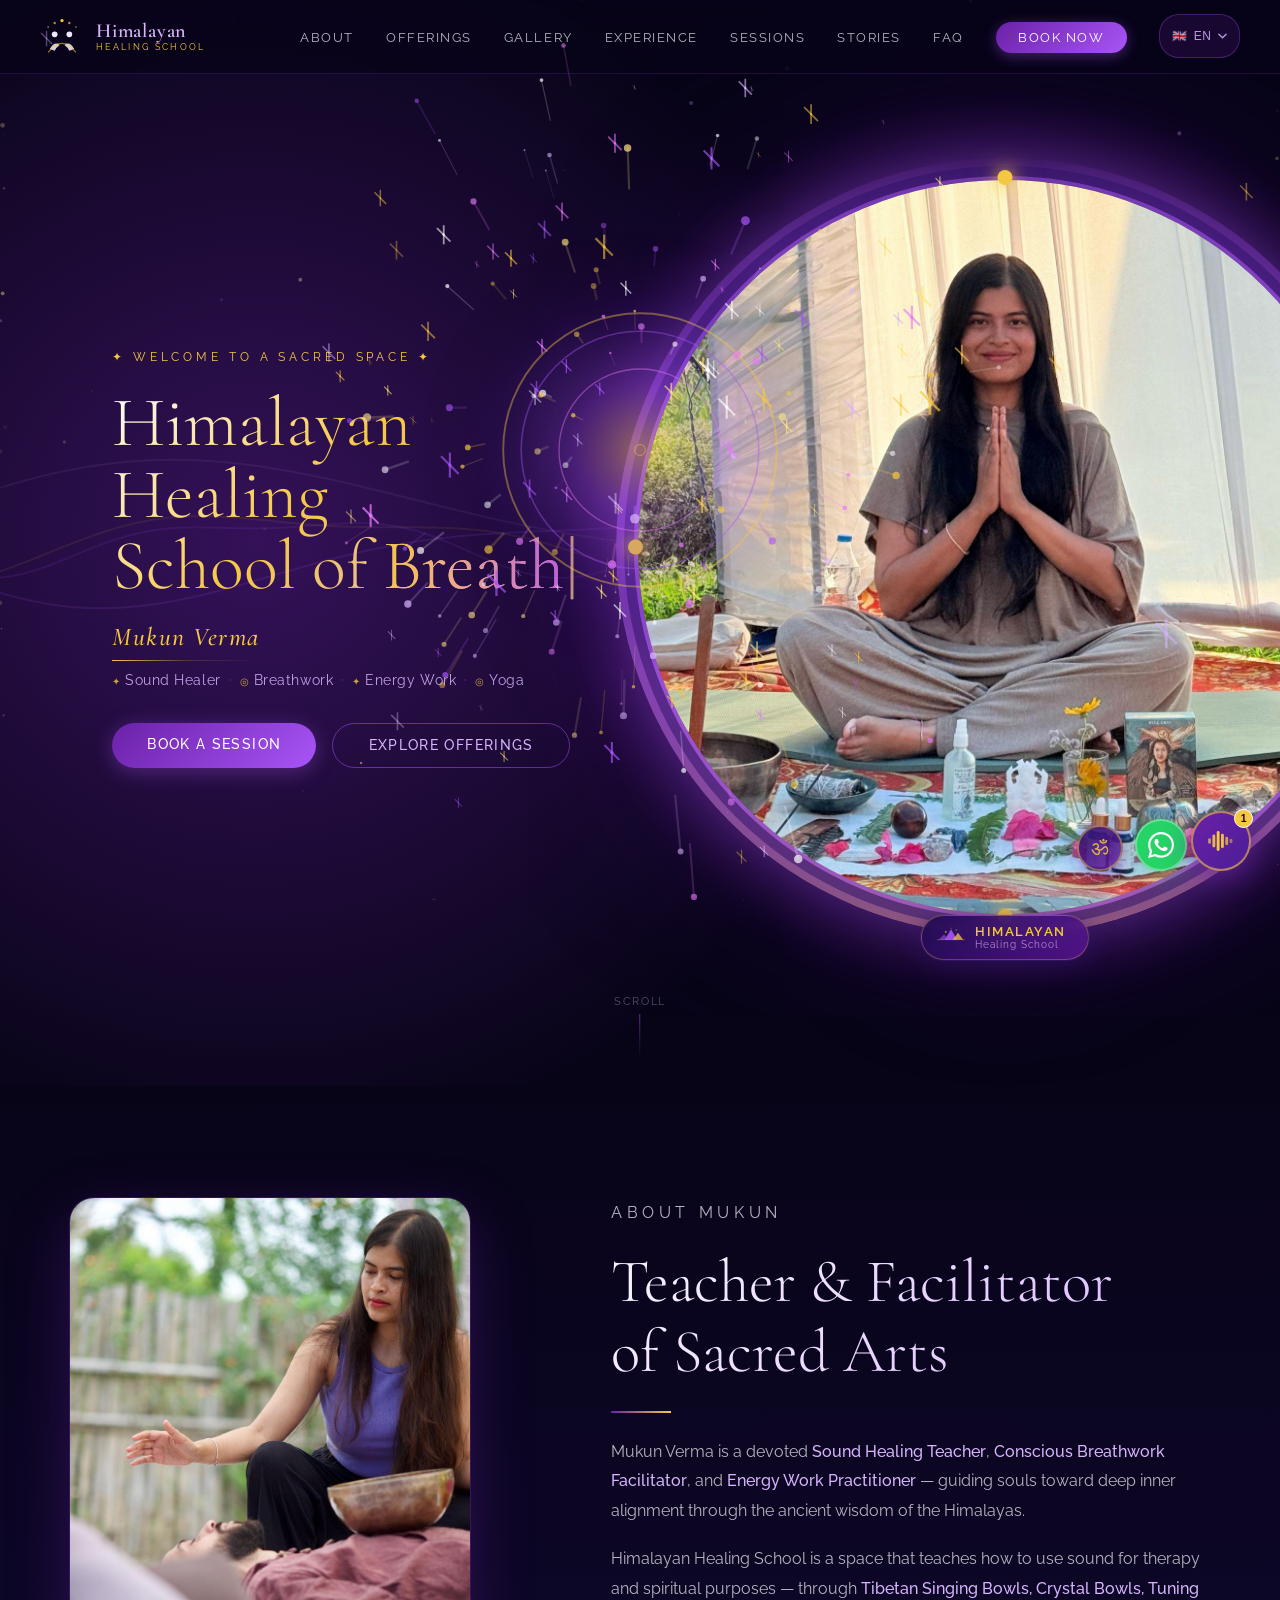
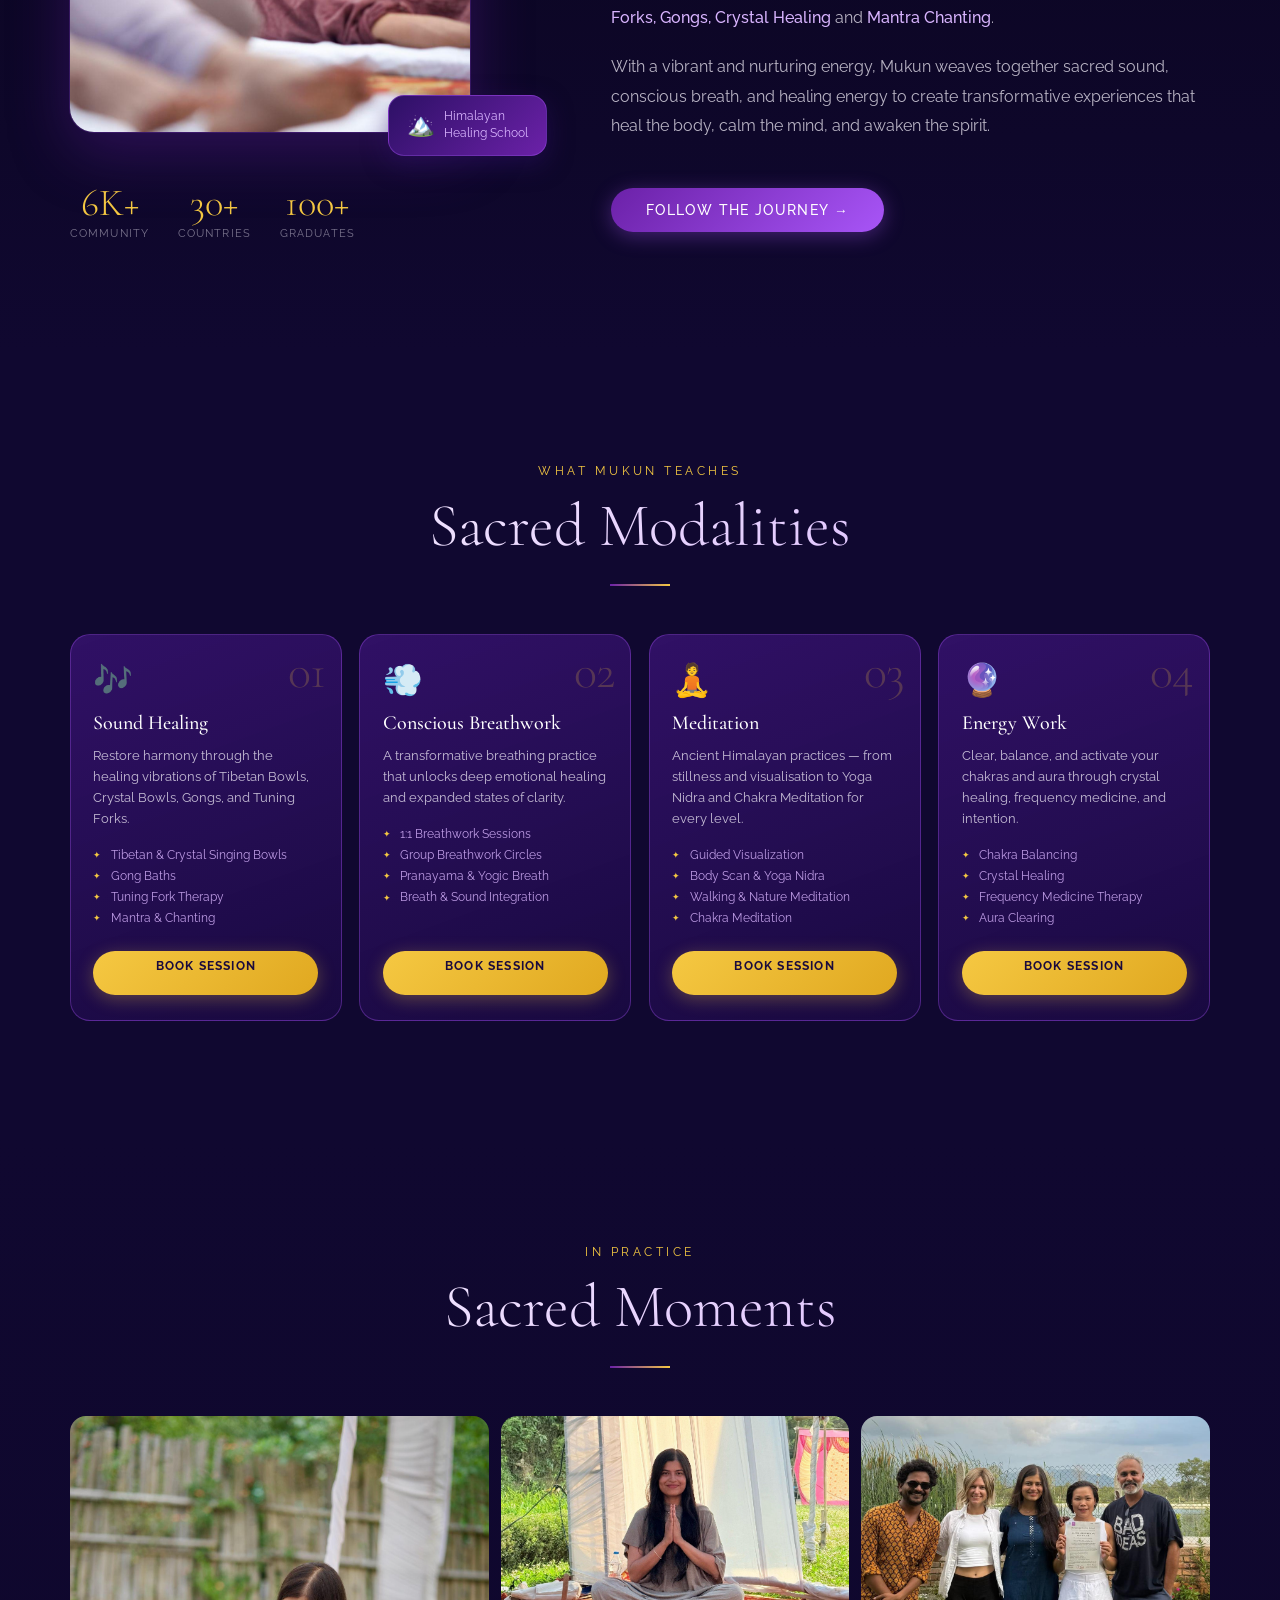
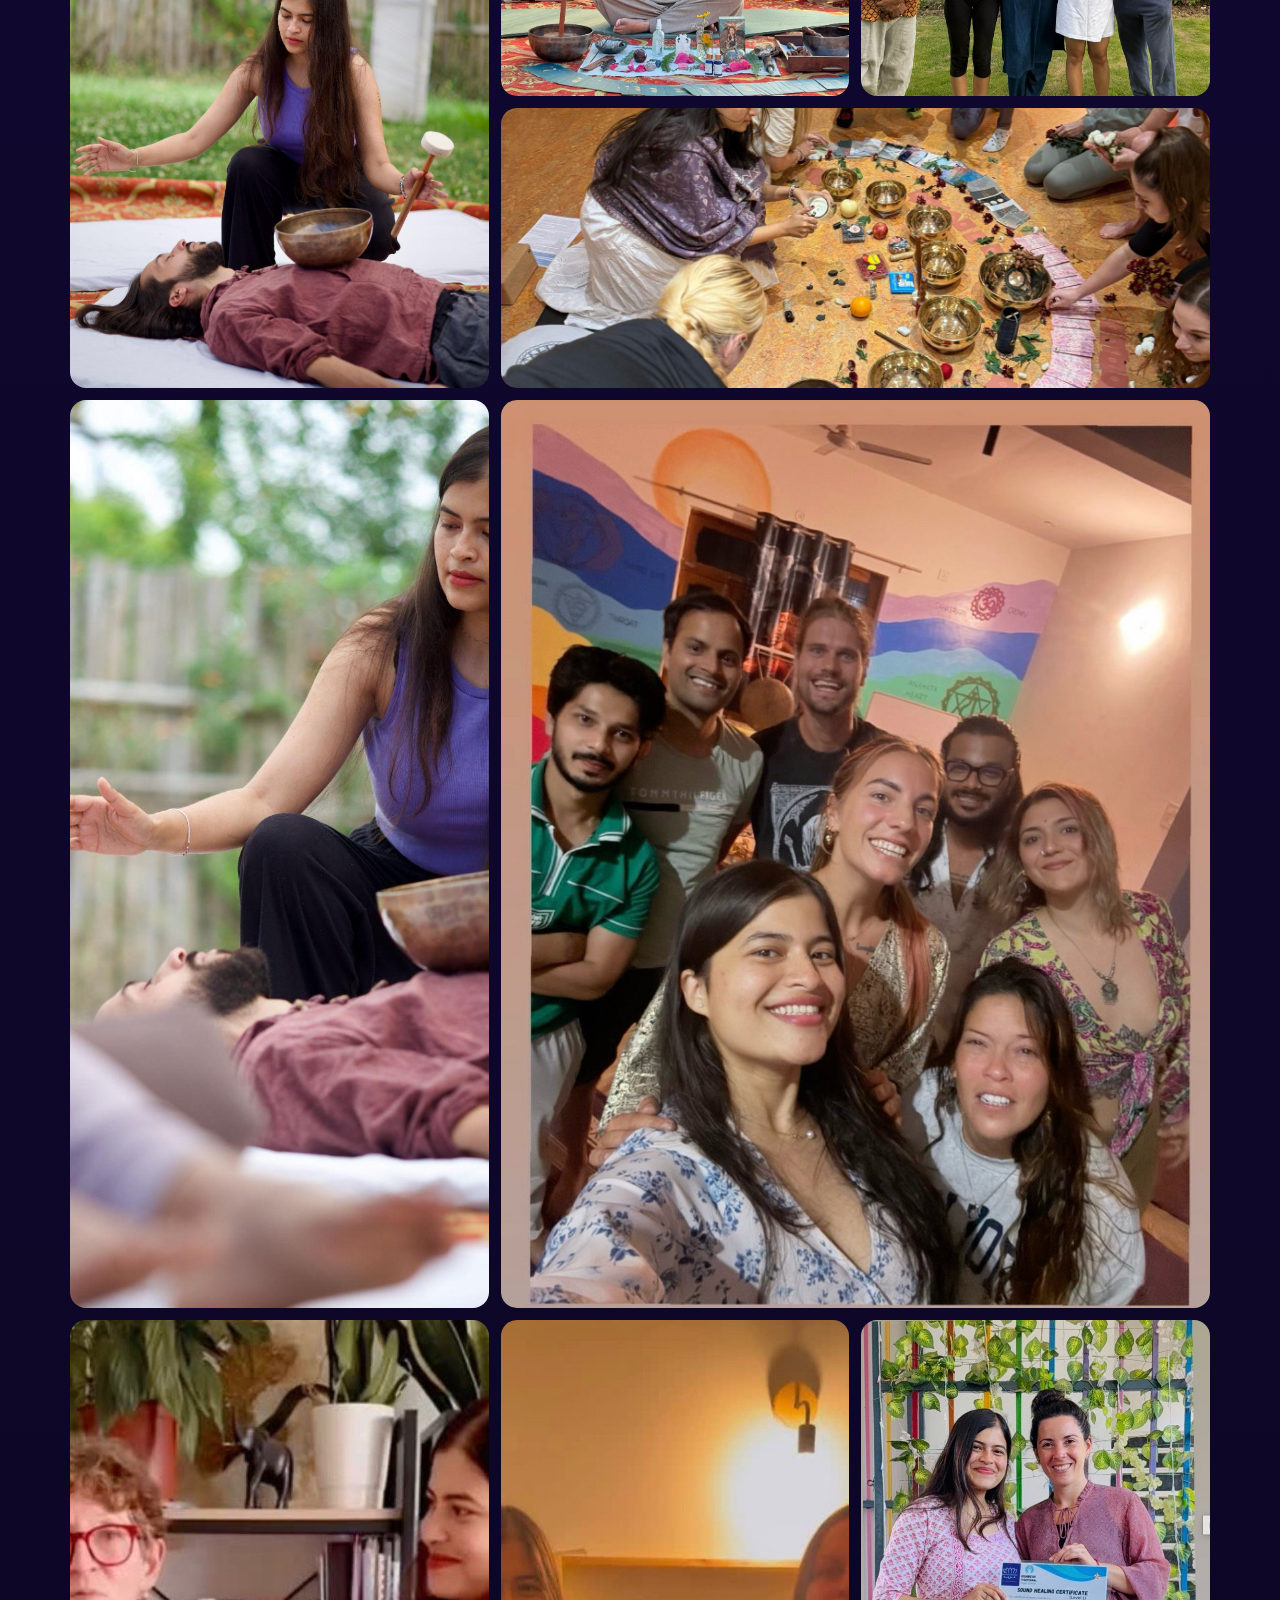
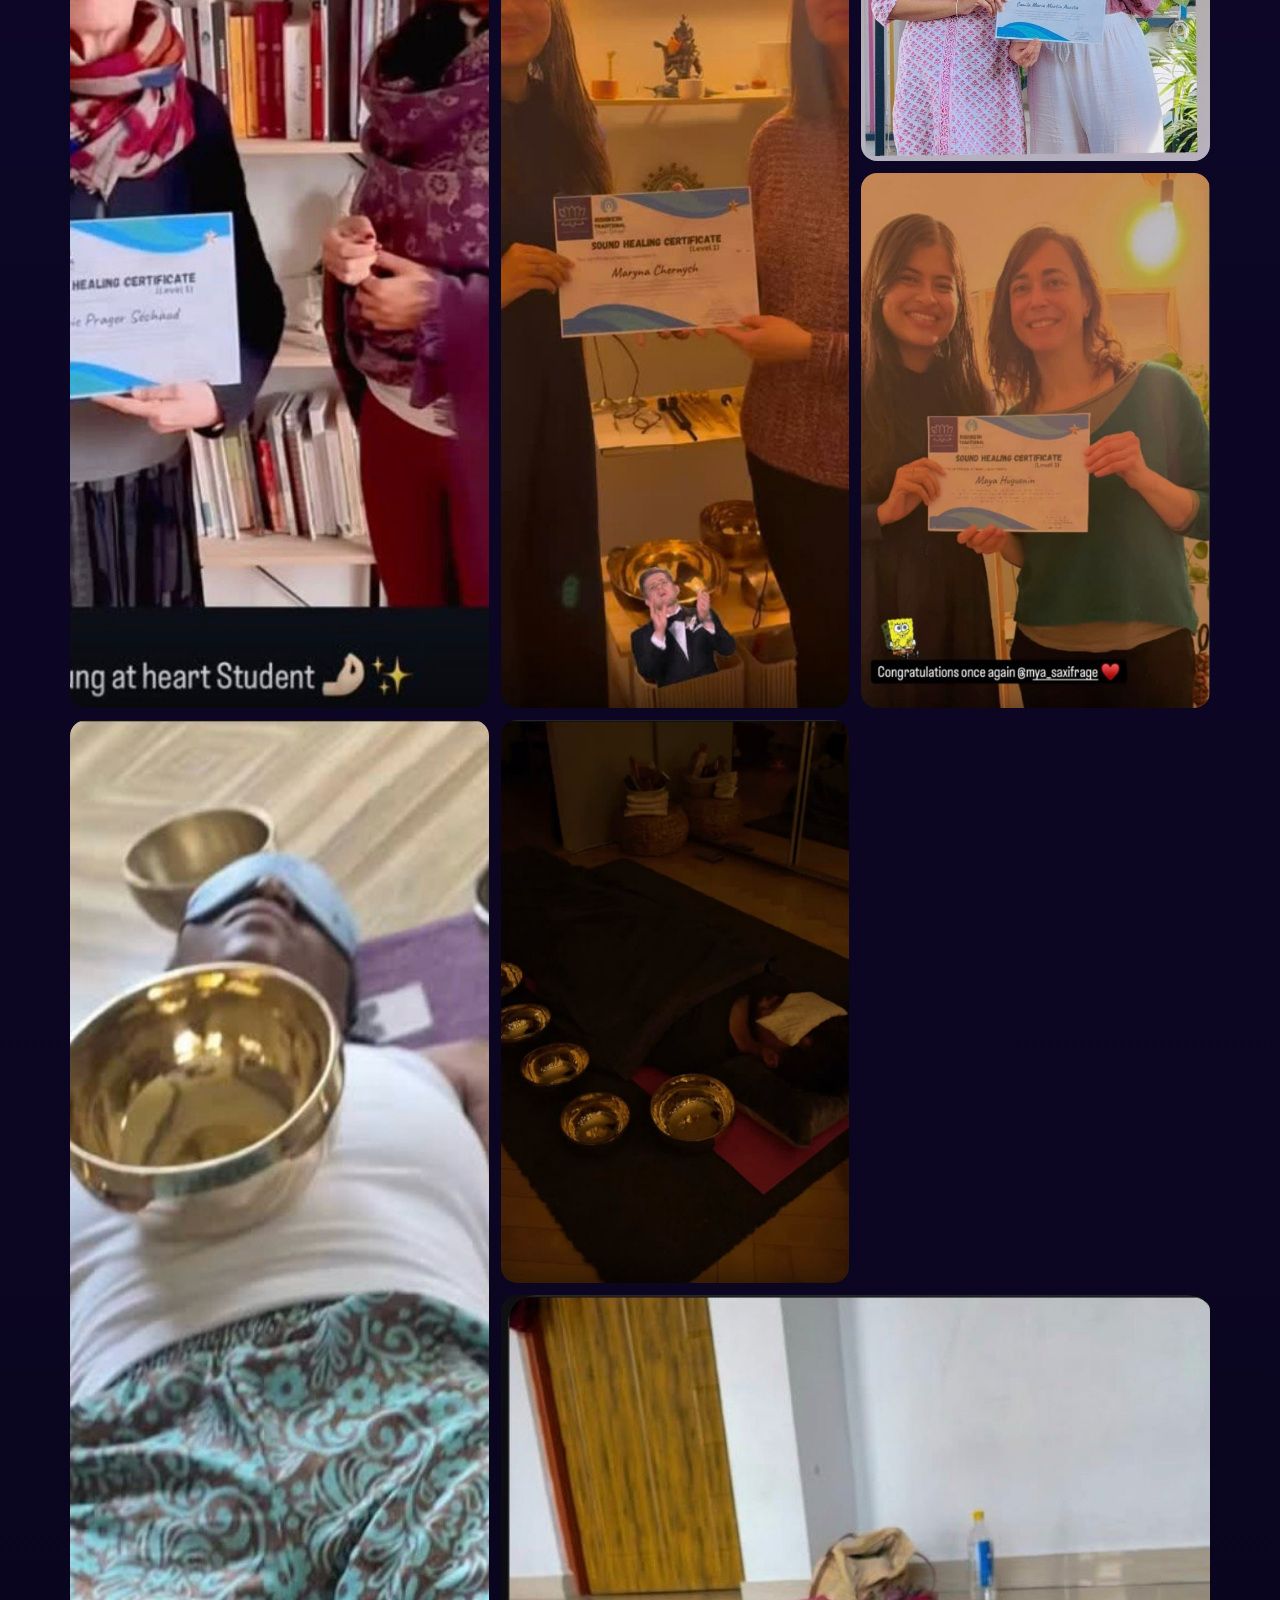
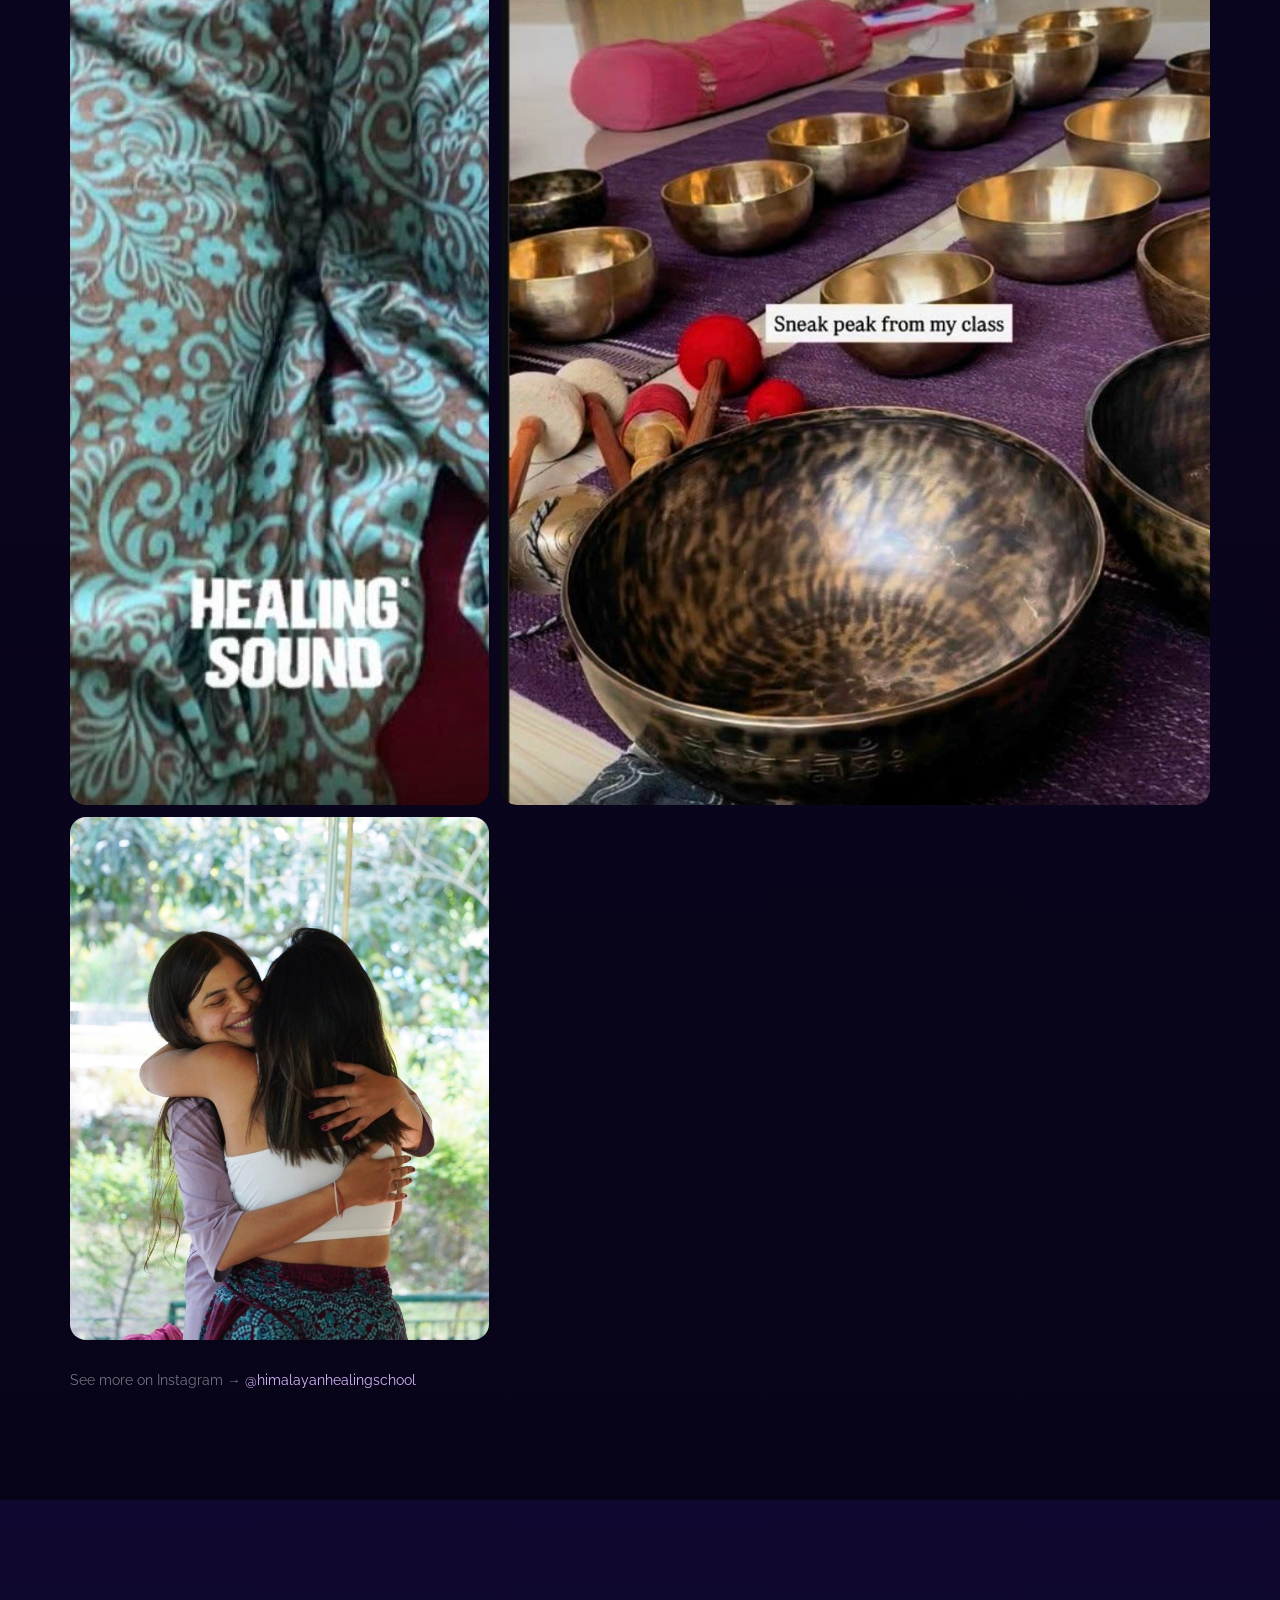
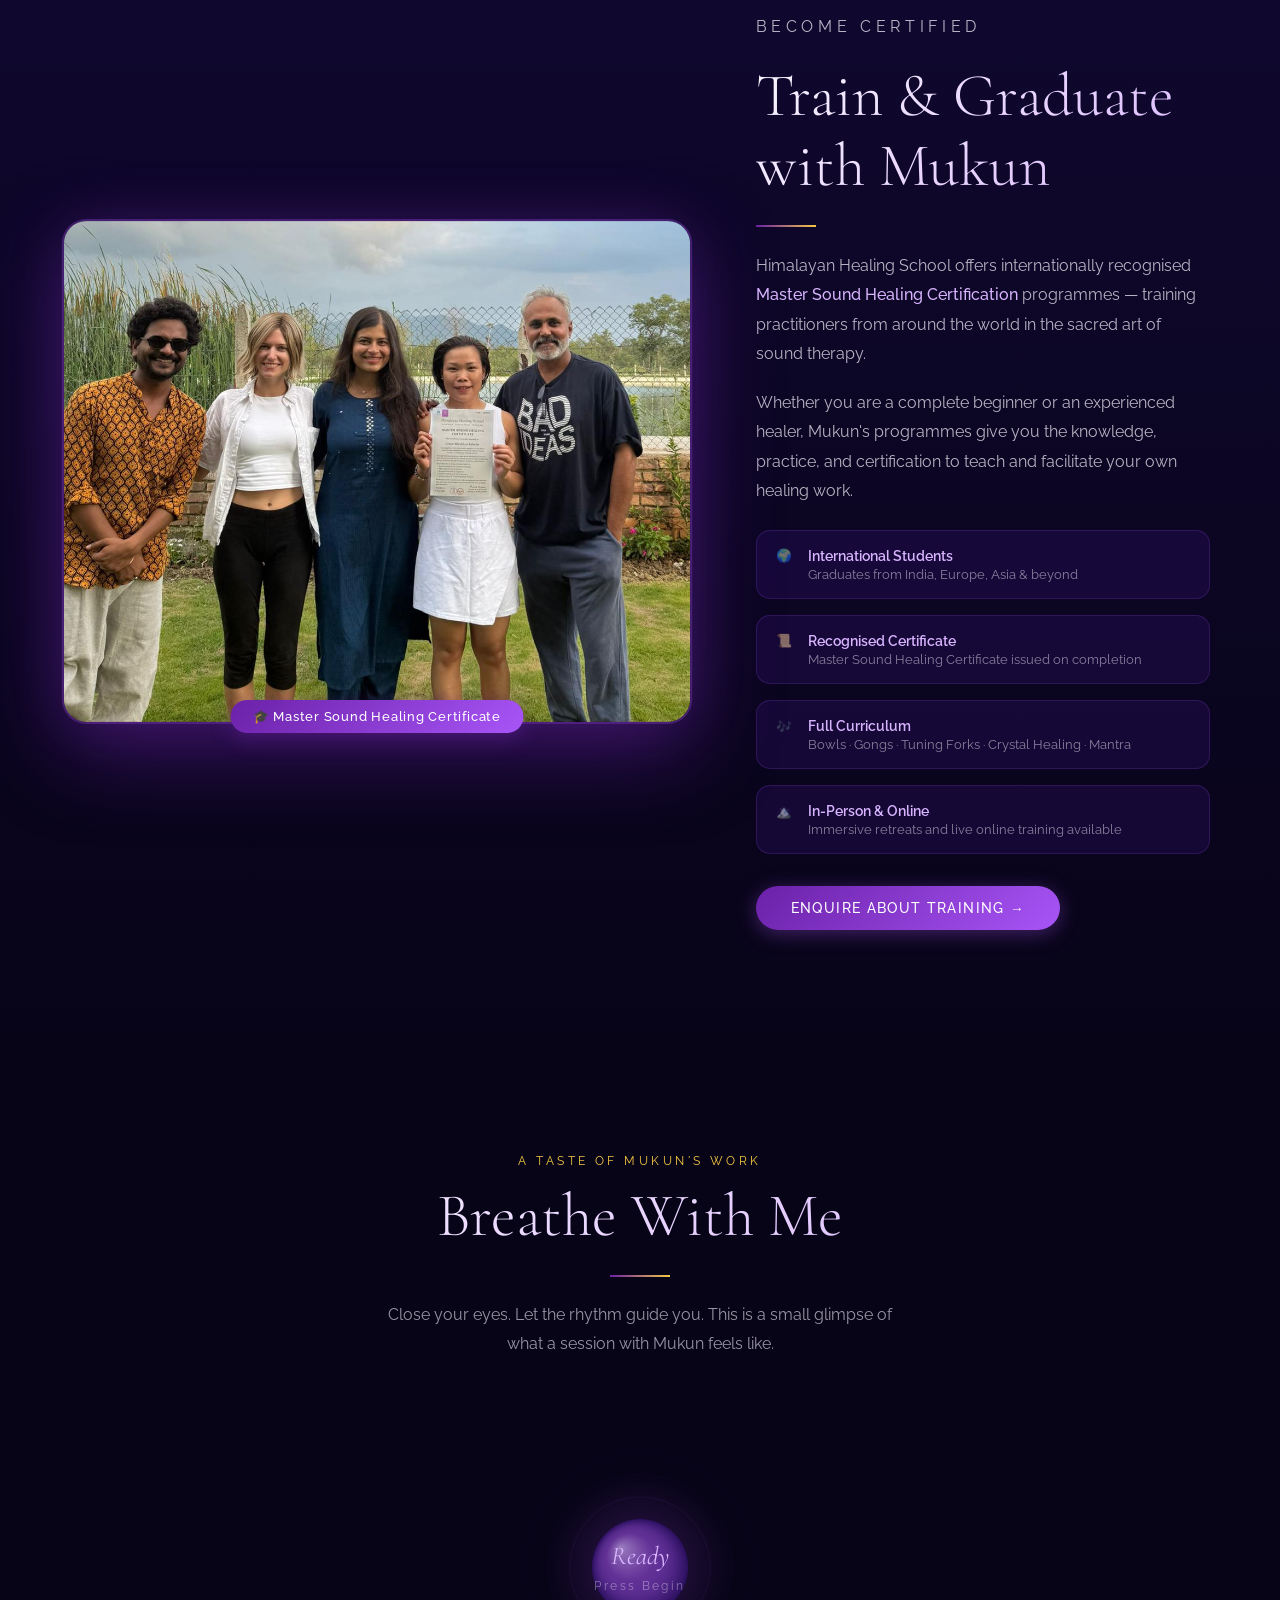
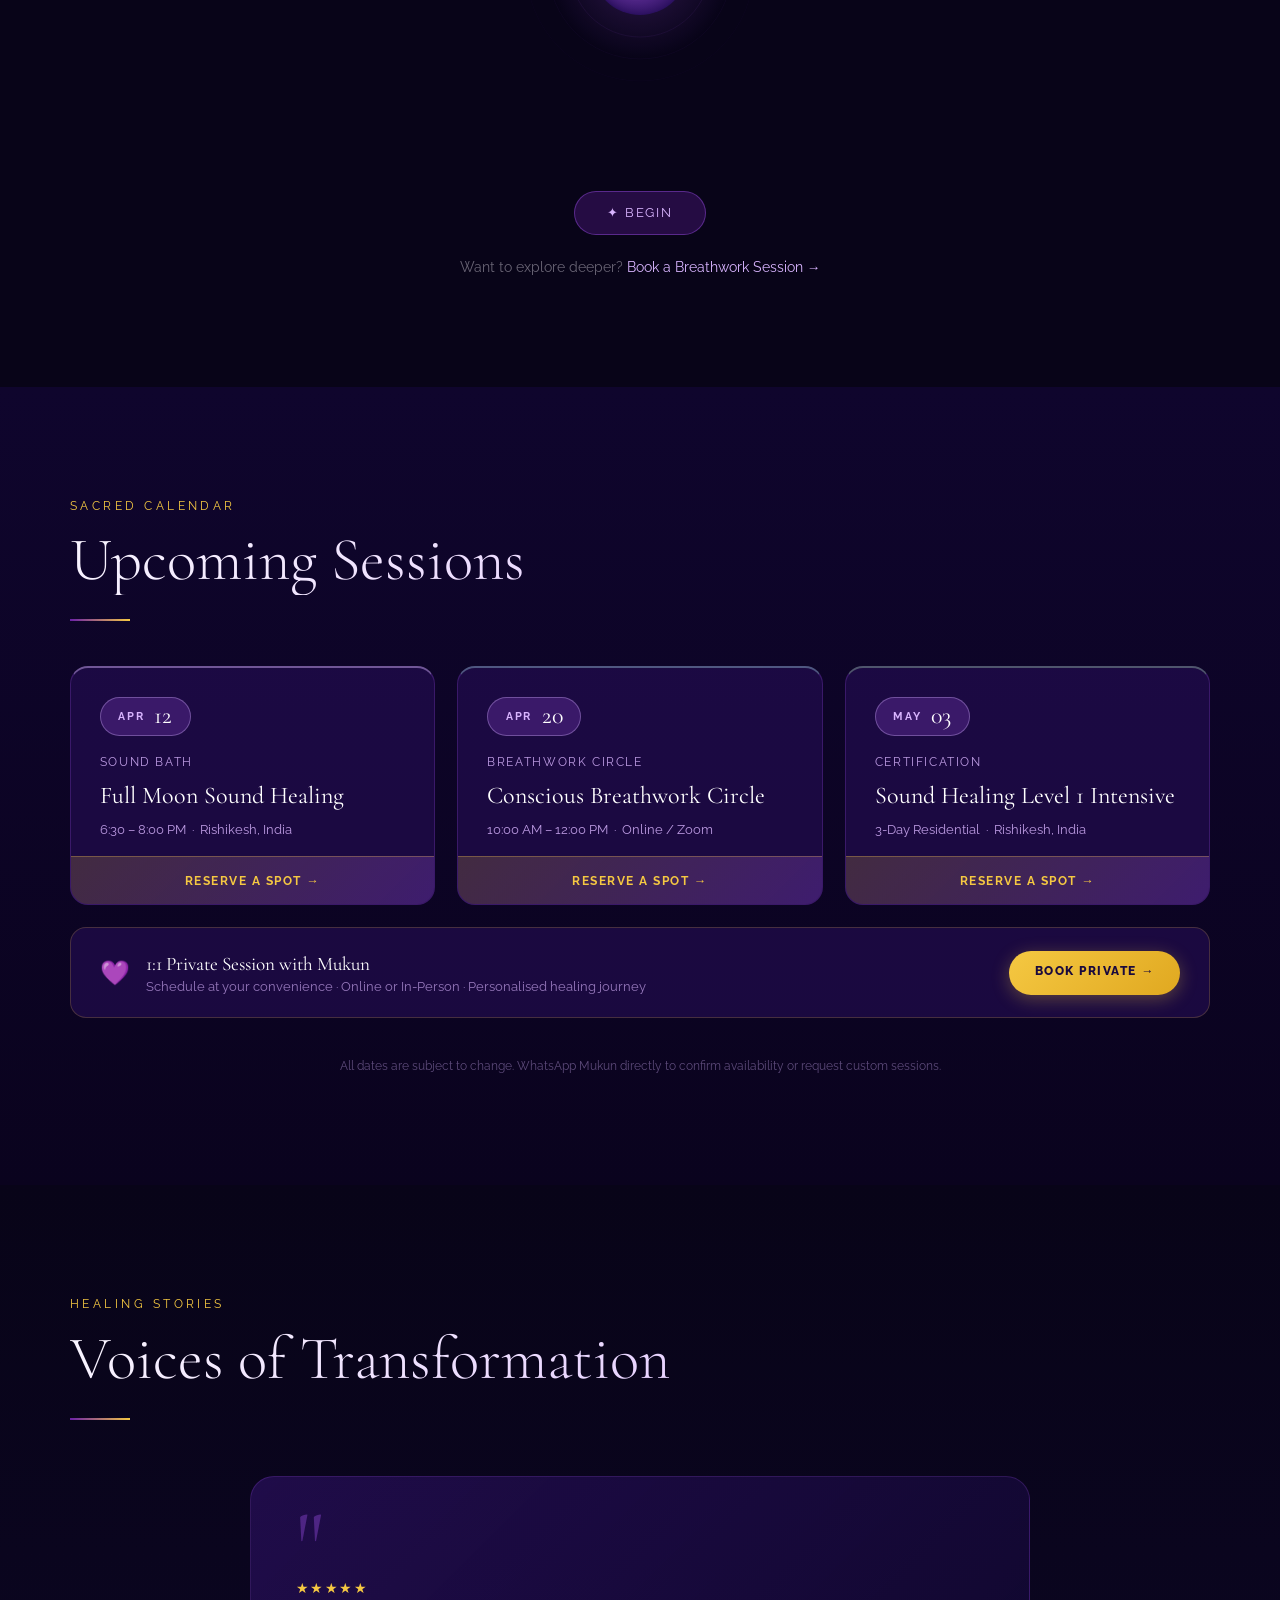
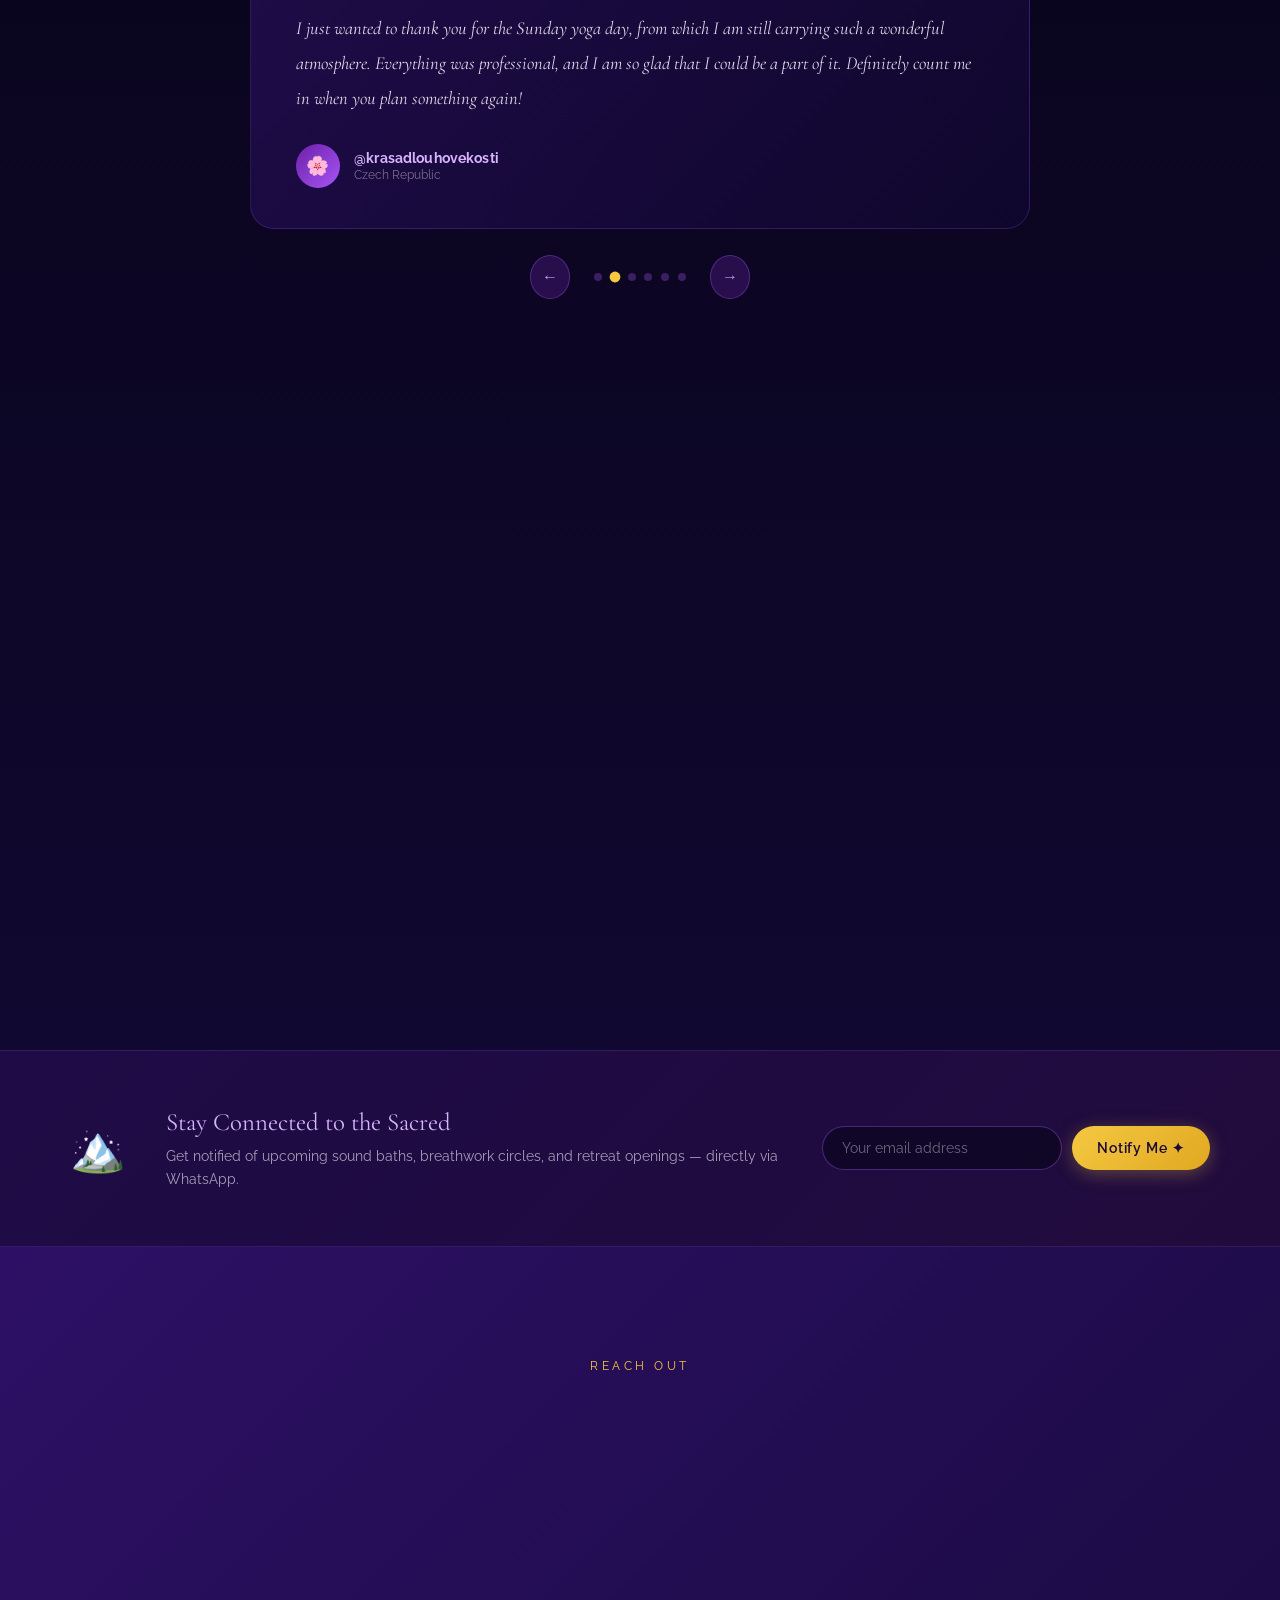
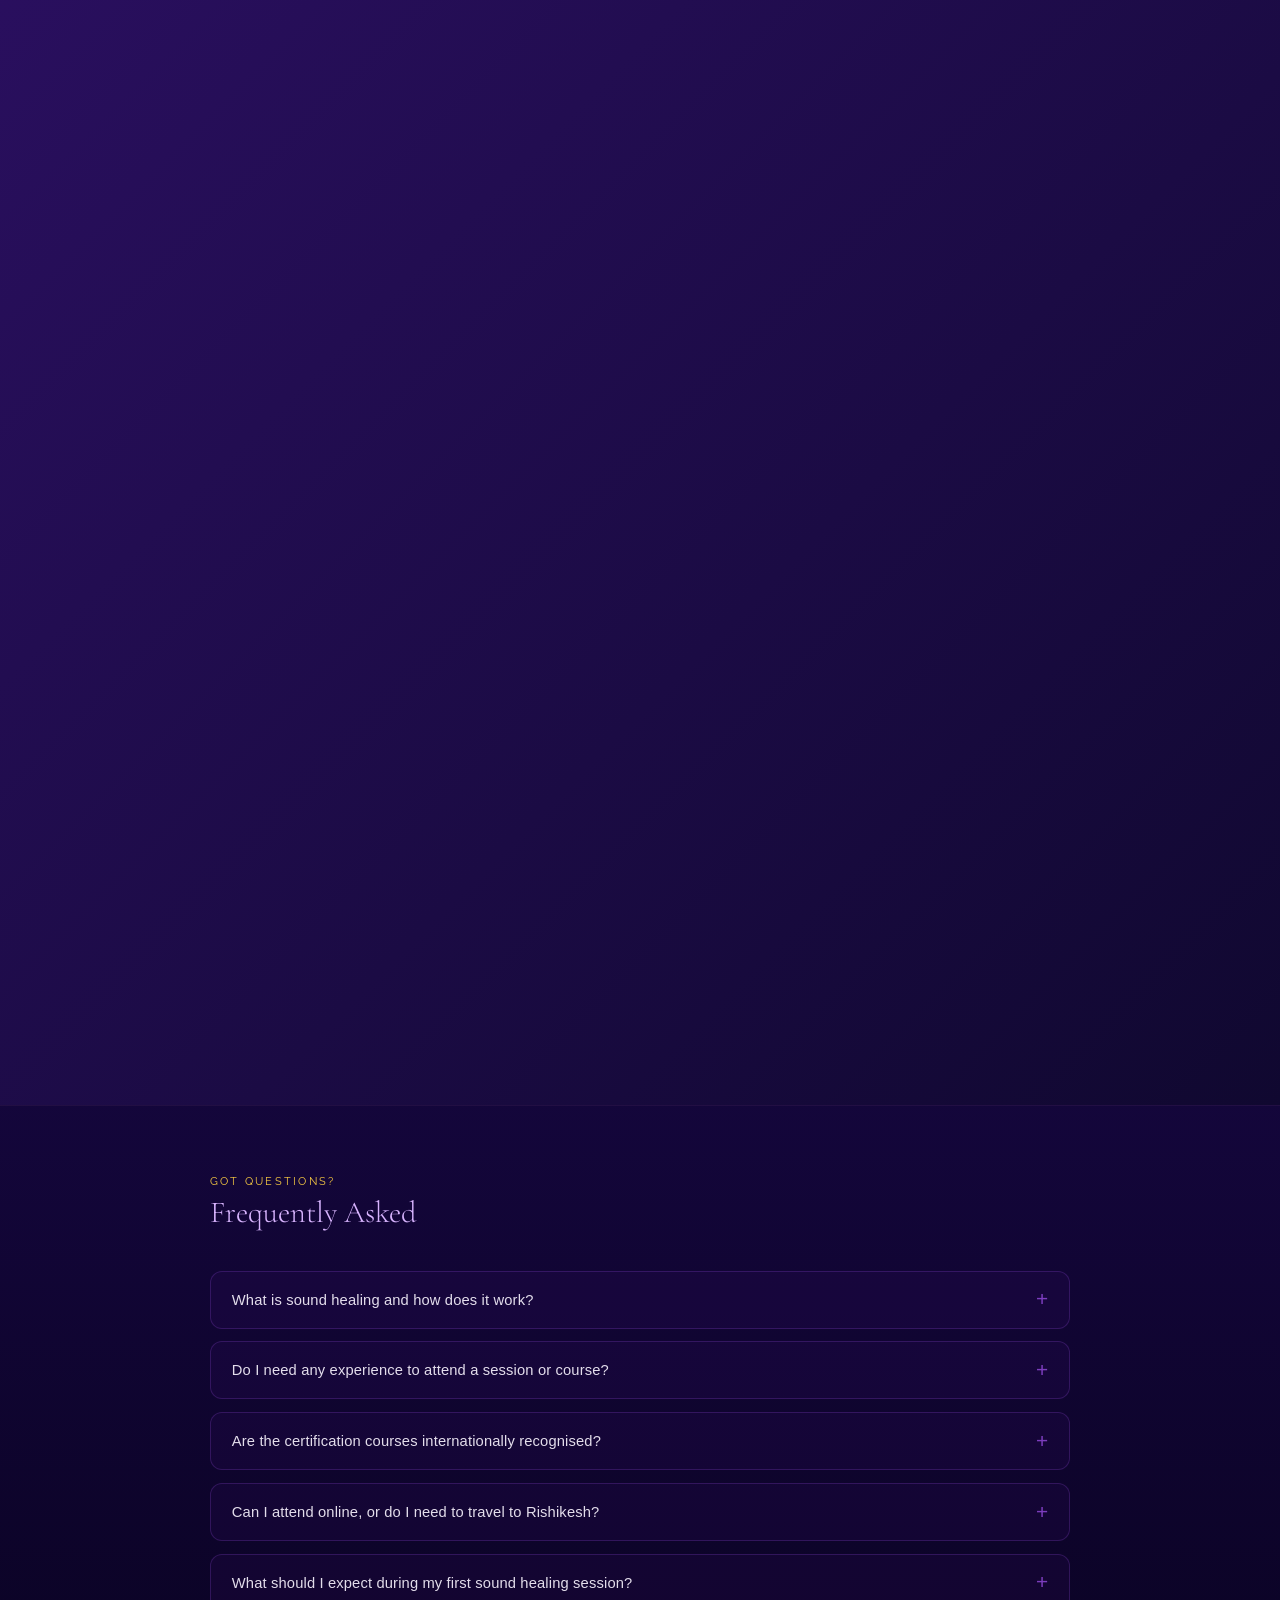
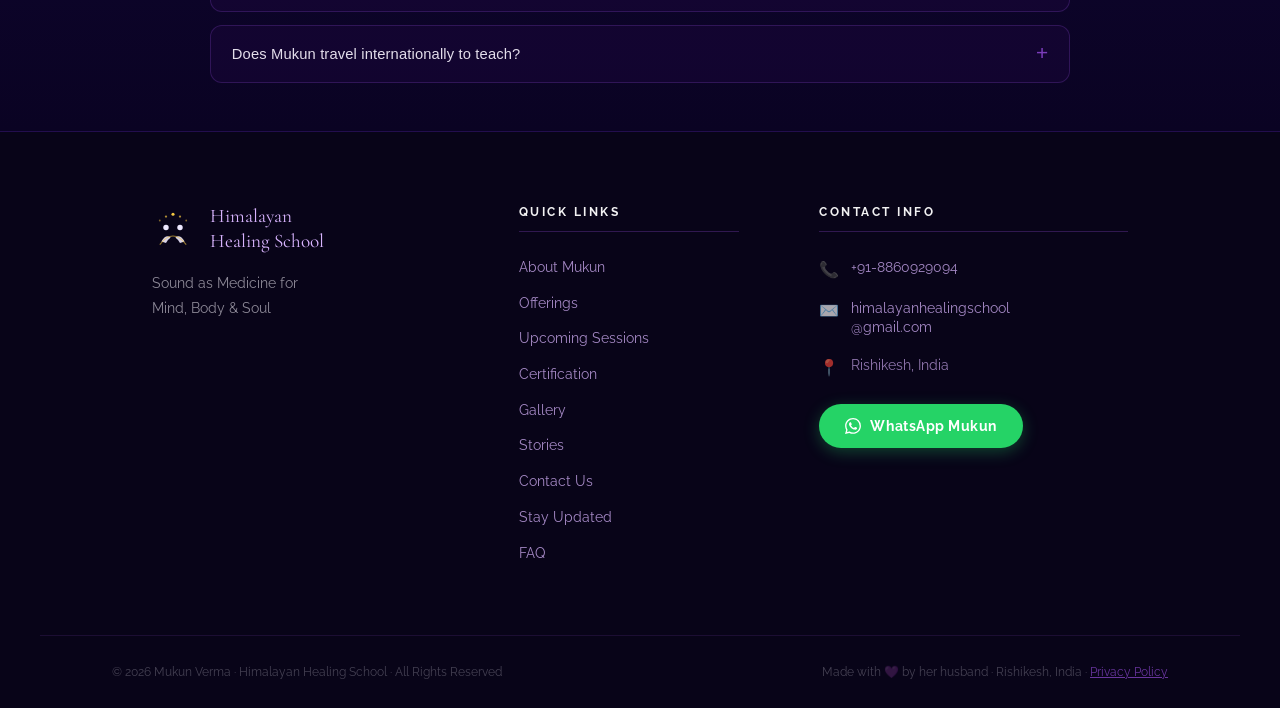
==== commit b0c69344: "Add files via upload" ====
--- a/index.html
+++ b/index.html
@@ -123,7 +123,7 @@
     <li><a href="#modalities"   onclick="closeMenu()" data-i18n="nav.offerings">Offerings</a></li>
     <li><a href="#gallery"      onclick="closeMenu()" data-i18n="nav.gallery">Gallery</a></li>
     <li><a href="#breathe"      onclick="closeMenu()" data-i18n="nav.experience">Experience</a></li>
-    <li><a href="#upcoming"     onclick="closeMenu()">Sessions</a></li>
+    <li><a href="#upcoming"     onclick="closeMenu()" data-i18n="nav.sessions">Sessions</a></li>
     <li><a href="#testimonials" onclick="closeMenu()" data-i18n="nav.stories">Stories</a></li>
     <li><a href="#faq"          onclick="closeMenu()" data-i18n="nav.faq">FAQ</a></li>
     <li><a href="#connect"      onclick="closeMenu()" class="nav-book" data-i18n="nav.book">Book Now</a></li>
@@ -212,21 +212,21 @@
           </div>
         </div>
         <div class="about-stats">
-          <div class="stat"><div class="stat-num">6K+</div><div class="stat-label">Community</div></div>
-          <div class="stat"><div class="stat-num">30+</div><div class="stat-label">Countries</div></div>
-          <div class="stat"><div class="stat-num">100+</div><div class="stat-label">Graduates</div></div>
+          <div class="stat"><div class="stat-num">6K+</div><div class="stat-label" data-i18n="about.stat1">Community</div></div>
+          <div class="stat"><div class="stat-num">30+</div><div class="stat-label" data-i18n="about.stat2">Countries</div></div>
+          <div class="stat"><div class="stat-num">100+</div><div class="stat-label" data-i18n="about.stat3">Graduates</div></div>
         </div>
       </div>
 
       <!-- Right: bio -->
       <div class="about-text reveal">
-        <p class="section-label">About Mukun</p>
-        <h2 class="section-title">Teacher &amp; Facilitator<br/>of Sacred Arts</h2>
+        <p class="section-label" data-i18n="about.label">About Mukun</p>
+        <h2 class="section-title" data-i18n="about.title">Teacher &amp; Facilitator<br/>of Sacred Arts</h2>
         <div class="divider"></div>
-        <p>Mukun Verma is a devoted <strong>Sound Healing Teacher</strong>, <strong>Conscious Breathwork Facilitator</strong>, and <strong>Energy Work Practitioner</strong> — guiding souls toward deep inner alignment through the ancient wisdom of the Himalayas.</p>
-        <p>Himalayan Healing School is a space that teaches how to use sound for therapy and spiritual purposes — through <strong>Tibetan Singing Bowls, Crystal Bowls, Tuning Forks, Gongs, Crystal Healing</strong> and <strong>Mantra Chanting</strong>.</p>
-        <p>With a vibrant and nurturing energy, Mukun weaves together sacred sound, conscious breath, and healing energy to create transformative experiences that heal the body, calm the mind, and awaken the spirit.</p>
-        <a href="https://www.instagram.com/himalayanhealingschool/" target="_blank" class="btn-primary" style="margin-top:1.8rem;">Follow the Journey →</a>
+        <p data-i18n="about.p1">Mukun Verma is a devoted <strong>Sound Healing Teacher</strong>, <strong>Conscious Breathwork Facilitator</strong>, and <strong>Energy Work Practitioner</strong> — guiding souls toward deep inner alignment through the ancient wisdom of the Himalayas.</p>
+        <p data-i18n="about.p2">Himalayan Healing School is a space that teaches how to use sound for therapy and spiritual purposes — through <strong>Tibetan Singing Bowls, Crystal Bowls, Tuning Forks, Gongs, Crystal Healing</strong> and <strong>Mantra Chanting</strong>.</p>
+        <p data-i18n="about.p3">With a vibrant and nurturing energy, Mukun weaves together sacred sound, conscious breath, and healing energy to create transformative experiences that heal the body, calm the mind, and awaken the spirit.</p>
+        <a href="https://www.instagram.com/himalayanhealingschool/" target="_blank" class="btn-primary" style="margin-top:1.8rem;" data-i18n="about.follow">Follow the Journey →</a>
       </div>
     </div>
   </div>
@@ -235,8 +235,8 @@
 <!-- ═══ MODALITIES / OFFERINGS ═══ -->
 <section id="modalities">
   <div class="section-inner">
-    <p class="section-label reveal" style="text-align:center">What Mukun Teaches</p>
-    <h2 class="section-title reveal" style="text-align:center">Sacred Modalities</h2>
+    <p class="section-label reveal" style="text-align:center" data-i18n="mod.label">What Mukun Teaches</p>
+    <h2 class="section-title reveal" style="text-align:center" data-i18n="mod.title">Sacred Modalities</h2>
     <div class="divider reveal" style="margin:1.5rem auto;"></div>
 
     <!-- Big modality cards — 4 real ones from her profile -->
@@ -245,57 +245,57 @@
       <div class="modality-card reveal">
         <div class="mod-number">01</div>
         <span class="mod-icon">🎶</span>
-        <h3>Sound Healing</h3>
-        <p>Restore harmony through the healing vibrations of Tibetan Bowls, Crystal Bowls, Gongs, and Tuning Forks.</p>
+        <h3 data-i18n="mod.1.title">Sound Healing</h3>
+        <p data-i18n="mod.1.desc">Restore harmony through the healing vibrations of Tibetan Bowls, Crystal Bowls, Gongs, and Tuning Forks.</p>
         <ul class="mod-list">
-          <li>Tibetan &amp; Crystal Singing Bowls</li>
-          <li>Gong Baths</li>
-          <li>Tuning Fork Therapy</li>
-          <li>Mantra &amp; Chanting</li>
+          <li data-i18n="mod.1.li1">Tibetan &amp; Crystal Singing Bowls</li>
+          <li data-i18n="mod.1.li2">Gong Baths</li>
+          <li data-i18n="mod.1.li3">Tuning Fork Therapy</li>
+          <li data-i18n="mod.1.li4">Mantra &amp; Chanting</li>
         </ul>
-        <a href="#connect" class="btn-outline btn-sm">Book Session</a>
+        <a href="#connect" class="btn-outline btn-sm" data-i18n="mod.book">Book Session</a>
       </div>
 
       <div class="modality-card reveal">
         <div class="mod-number">02</div>
         <span class="mod-icon">💨</span>
-        <h3>Conscious Breathwork</h3>
-        <p>A transformative breathing practice that unlocks deep emotional healing and expanded states of clarity.</p>
+        <h3 data-i18n="mod.2.title">Conscious Breathwork</h3>
+        <p data-i18n="mod.2.desc">A transformative breathing practice that unlocks deep emotional healing and expanded states of clarity.</p>
         <ul class="mod-list">
-          <li>1:1 Breathwork Sessions</li>
-          <li>Group Breathwork Circles</li>
-          <li>Pranayama &amp; Yogic Breath</li>
-          <li>Breath &amp; Sound Integration</li>
+          <li data-i18n="mod.2.li1">1:1 Breathwork Sessions</li>
+          <li data-i18n="mod.2.li2">Group Breathwork Circles</li>
+          <li data-i18n="mod.2.li3">Pranayama &amp; Yogic Breath</li>
+          <li data-i18n="mod.2.li4">Breath &amp; Sound Integration</li>
         </ul>
-        <a href="#connect" class="btn-outline btn-sm">Book Session</a>
+        <a href="#connect" class="btn-outline btn-sm" data-i18n="mod.book">Book Session</a>
       </div>
 
       <div class="modality-card reveal">
         <div class="mod-number">03</div>
         <span class="mod-icon">🧘</span>
-        <h3>Meditation</h3>
-        <p>Ancient Himalayan practices — from stillness and visualisation to Yoga Nidra and Chakra Meditation for every level.</p>
+        <h3 data-i18n="mod.3.title">Meditation</h3>
+        <p data-i18n="mod.3.desc">Ancient Himalayan practices — from stillness and visualisation to Yoga Nidra and Chakra Meditation for every level.</p>
         <ul class="mod-list">
-          <li>Guided Visualization</li>
-          <li>Body Scan &amp; Yoga Nidra</li>
-          <li>Walking &amp; Nature Meditation</li>
-          <li>Chakra Meditation</li>
+          <li data-i18n="mod.3.li1">Guided Visualization</li>
+          <li data-i18n="mod.3.li2">Body Scan &amp; Yoga Nidra</li>
+          <li data-i18n="mod.3.li3">Walking &amp; Nature Meditation</li>
+          <li data-i18n="mod.3.li4">Chakra Meditation</li>
         </ul>
-        <a href="#connect" class="btn-outline btn-sm">Book Session</a>
+        <a href="#connect" class="btn-outline btn-sm" data-i18n="mod.book">Book Session</a>
       </div>
 
       <div class="modality-card reveal">
         <div class="mod-number">04</div>
         <span class="mod-icon">🔮</span>
-        <h3>Energy Work</h3>
-        <p>Clear, balance, and activate your chakras and aura through crystal healing, frequency medicine, and intention.</p>
+        <h3 data-i18n="mod.4.title">Energy Work</h3>
+        <p data-i18n="mod.4.desc">Clear, balance, and activate your chakras and aura through crystal healing, frequency medicine, and intention.</p>
         <ul class="mod-list">
-          <li>Chakra Balancing</li>
-          <li>Crystal Healing</li>
-          <li>Frequency Medicine Therapy</li>
-          <li>Aura Clearing</li>
+          <li data-i18n="mod.4.li1">Chakra Balancing</li>
+          <li data-i18n="mod.4.li2">Crystal Healing</li>
+          <li data-i18n="mod.4.li3">Frequency Medicine Therapy</li>
+          <li data-i18n="mod.4.li4">Aura Clearing</li>
         </ul>
-        <a href="#connect" class="btn-outline btn-sm">Book Session</a>
+        <a href="#connect" class="btn-outline btn-sm" data-i18n="mod.book">Book Session</a>
       </div>
 
     </div>
@@ -305,8 +305,8 @@
 <!-- ═══ GALLERY — real photos ═══ -->
 <section id="gallery">
   <div class="section-inner">
-    <p class="section-label reveal" style="text-align:center">In Practice</p>
-    <h2 class="section-title reveal" style="text-align:center">Sacred Moments</h2>
+    <p class="section-label reveal" style="text-align:center" data-i18n="gallery.label">In Practice</p>
+    <h2 class="section-title reveal" style="text-align:center" data-i18n="gallery.title">Sacred Moments</h2>
     <div class="divider reveal" style="margin:1.5rem auto 3rem;"></div>
 
     <div class="gallery-grid">
@@ -397,7 +397,7 @@
 
     </div>
 
-    <p class="gallery-insta reveal">
+    <p class="gallery-insta reveal" data-i18n="gallery.insta">
       See more on Instagram →
       <a href="https://www.instagram.com/himalayanhealingschool/" target="_blank">@himalayanhealingschool</a>
     </p>
@@ -420,44 +420,44 @@
 
       <!-- Right: course details -->
       <div class="cert-text reveal">
-        <p class="section-label">Become Certified</p>
-        <h2 class="section-title">Train &amp; Graduate<br/>with Mukun</h2>
+        <p class="section-label" data-i18n="cert.label">Become Certified</p>
+        <h2 class="section-title" data-i18n="cert.title">Train &amp; Graduate<br/>with Mukun</h2>
         <div class="divider"></div>
-        <p>Himalayan Healing School offers internationally recognised <strong>Master Sound Healing Certification</strong> programmes — training practitioners from around the world in the sacred art of sound therapy.</p>
-        <p>Whether you are a complete beginner or an experienced healer, Mukun's programmes give you the knowledge, practice, and certification to teach and facilitate your own healing work.</p>
+        <p data-i18n="cert.p1">Himalayan Healing School offers internationally recognised <strong>Master Sound Healing Certification</strong> programmes — training practitioners from around the world in the sacred art of sound therapy.</p>
+        <p data-i18n="cert.p2">Whether you are a complete beginner or an experienced healer, Mukun's programmes give you the knowledge, practice, and certification to teach and facilitate your own healing work.</p>
 
         <div class="cert-highlights">
           <div class="cert-hl">
             <span class="cert-hl-icon">🌍</span>
             <div>
-              <strong>International Students</strong>
-              <span>Graduates from India, Europe, Asia &amp; beyond</span>
+              <strong data-i18n="cert.hl1.title">International Students</strong>
+              <span data-i18n="cert.hl1.text">Graduates from India, Europe, Asia &amp; beyond</span>
             </div>
           </div>
           <div class="cert-hl">
             <span class="cert-hl-icon">📜</span>
             <div>
-              <strong>Recognised Certificate</strong>
-              <span>Master Sound Healing Certificate issued on completion</span>
+              <strong data-i18n="cert.hl2.title">Recognised Certificate</strong>
+              <span data-i18n="cert.hl2.text">Master Sound Healing Certificate issued on completion</span>
             </div>
           </div>
           <div class="cert-hl">
             <span class="cert-hl-icon">🎶</span>
             <div>
-              <strong>Full Curriculum</strong>
-              <span>Bowls · Gongs · Tuning Forks · Crystal Healing · Mantra</span>
+              <strong data-i18n="cert.hl3.title">Full Curriculum</strong>
+              <span data-i18n="cert.hl3.text">Bowls · Gongs · Tuning Forks · Crystal Healing · Mantra</span>
             </div>
           </div>
           <div class="cert-hl">
             <span class="cert-hl-icon">🏔️</span>
             <div>
-              <strong>In-Person &amp; Online</strong>
-              <span>Immersive retreats and live online training available</span>
+              <strong data-i18n="cert.hl4.title">In-Person &amp; Online</strong>
+              <span data-i18n="cert.hl4.text">Immersive retreats and live online training available</span>
             </div>
           </div>
         </div>
 
-        <a href="#connect" class="btn-primary" style="margin-top:2rem;">Enquire About Training →</a>
+        <a href="#connect" class="btn-primary" style="margin-top:2rem;" data-i18n="cert.cta">Enquire About Training →</a>
       </div>
 
     </div>
@@ -467,10 +467,10 @@
 <!-- ═══ BREATHE INTERACTIVE ═══ -->
 <section id="breathe">
   <div class="section-inner" style="text-align:center">
-    <p class="section-label reveal">A Taste of Mukun's Work</p>
-    <h2 class="section-title reveal">Breathe With Me</h2>
+    <p class="section-label reveal" data-i18n="breathe.label">A Taste of Mukun's Work</p>
+    <h2 class="section-title reveal" data-i18n="breathe.title">Breathe With Me</h2>
     <div class="divider reveal" style="margin:1.5rem auto;"></div>
-    <p class="breathe-desc reveal">Close your eyes. Let the rhythm guide you. This is a small glimpse of what a session with Mukun feels like.</p>
+    <p class="breathe-desc reveal" data-i18n="breathe.desc">Close your eyes. Let the rhythm guide you. This is a small glimpse of what a session with Mukun feels like.</p>
     <div class="breathe-container reveal">
       <canvas id="breathe-canvas" width="320" height="320"></canvas>
       <div class="breathe-center">
@@ -478,16 +478,16 @@
         <div class="breathe-sub" id="breathe-sub">Press Begin</div>
       </div>
     </div>
-    <button class="breathe-btn" id="breathe-btn" onclick="toggleBreathe()">✦ Begin</button>
-    <p class="breathe-note reveal">Want to explore deeper? <a href="#connect">Book a Breathwork Session →</a></p>
+    <button class="breathe-btn" id="breathe-btn" onclick="toggleBreathe()" data-i18n="breathe.begin">✦ Begin</button>
+    <p class="breathe-note reveal"><span data-i18n="breathe.note.text">Want to explore deeper?</span> <a href="#connect" data-i18n="breathe.note.link">Book a Breathwork Session →</a></p>
   </div>
 </section>
 
 <!-- ═══ UPCOMING SESSIONS ═══ -->
 <section id="upcoming">
   <div class="section-inner">
-    <p class="section-label reveal">Sacred Calendar</p>
-    <h2 class="section-title reveal">Upcoming Sessions</h2>
+    <p class="section-label reveal" data-i18n="upcoming.label">Sacred Calendar</p>
+    <h2 class="section-title reveal" data-i18n="upcoming.title">Upcoming Sessions</h2>
     <div class="divider reveal"></div>
     <div class="sessions-grid">
 
@@ -498,11 +498,11 @@
             <span class="session-month">APR</span>
             <span class="session-day">12</span>
           </div>
-          <span class="session-type">Sound Bath</span>
-          <h3 class="session-title">Full Moon Sound Healing</h3>
-          <p class="session-detail">6:30 – 8:00 PM &nbsp;·&nbsp; Rishikesh, India</p>
-        </div>
-        <a href="https://wa.me/918860929094?text=Namaste%20Mukun!%20I%20want%20to%20book%20the%20Full%20Moon%20Sound%20Healing%20on%20April%2012." target="_blank" class="session-book">Reserve a Spot →</a>
+          <span class="session-type" data-i18n="upcoming.s1.type">Sound Bath</span>
+          <h3 class="session-title" data-i18n="upcoming.s1.title">Full Moon Sound Healing</h3>
+          <p class="session-detail" data-i18n="upcoming.s1.detail">6:30 – 8:00 PM &nbsp;·&nbsp; Rishikesh, India</p>
+        </div>
+        <a href="https://wa.me/918860929094?text=Namaste%20Mukun!%20I%20want%20to%20book%20the%20Full%20Moon%20Sound%20Healing%20on%20April%2012." target="_blank" class="session-book" data-i18n="upcoming.s1.btn">Reserve a Spot →</a>
       </div>
 
       <div class="session-card session-card--breath reveal">
@@ -511,11 +511,11 @@
             <span class="session-month">APR</span>
             <span class="session-day">20</span>
           </div>
-          <span class="session-type">Breathwork Circle</span>
-          <h3 class="session-title">Conscious Breathwork Circle</h3>
-          <p class="session-detail">10:00 AM – 12:00 PM &nbsp;·&nbsp; Online / Zoom</p>
-        </div>
-        <a href="https://wa.me/918860929094?text=Namaste%20Mukun!%20I%20want%20to%20join%20the%20Breathwork%20Circle%20on%20April%2020." target="_blank" class="session-book">Reserve a Spot →</a>
+          <span class="session-type" data-i18n="upcoming.s2.type">Breathwork Circle</span>
+          <h3 class="session-title" data-i18n="upcoming.s2.title">Conscious Breathwork Circle</h3>
+          <p class="session-detail" data-i18n="upcoming.s2.detail">10:00 AM – 12:00 PM &nbsp;·&nbsp; Online / Zoom</p>
+        </div>
+        <a href="https://wa.me/918860929094?text=Namaste%20Mukun!%20I%20want%20to%20join%20the%20Breathwork%20Circle%20on%20April%2020." target="_blank" class="session-book" data-i18n="upcoming.s2.btn">Reserve a Spot →</a>
       </div>
 
       <div class="session-card session-card--cert reveal">
@@ -524,11 +524,11 @@
             <span class="session-month">MAY</span>
             <span class="session-day">03</span>
           </div>
-          <span class="session-type">Certification</span>
-          <h3 class="session-title">Sound Healing Level 1 Intensive</h3>
-          <p class="session-detail">3-Day Residential &nbsp;·&nbsp; Rishikesh, India</p>
-        </div>
-        <a href="https://wa.me/918860929094?text=Namaste%20Mukun!%20I%20am%20interested%20in%20Sound%20Healing%20Level%201%20in%20May." target="_blank" class="session-book">Reserve a Spot →</a>
+          <span class="session-type" data-i18n="upcoming.s3.type">Certification</span>
+          <h3 class="session-title" data-i18n="upcoming.s3.title">Sound Healing Level 1 Intensive</h3>
+          <p class="session-detail" data-i18n="upcoming.s3.detail">3-Day Residential &nbsp;·&nbsp; Rishikesh, India</p>
+        </div>
+        <a href="https://wa.me/918860929094?text=Namaste%20Mukun!%20I%20am%20interested%20in%20Sound%20Healing%20Level%201%20in%20May." target="_blank" class="session-book" data-i18n="upcoming.s3.btn">Reserve a Spot →</a>
       </div>
 
     </div>
@@ -538,22 +538,22 @@
       <div class="session-private-left">
         <span class="session-private-icon">💜</span>
         <div>
-          <div class="session-private-title">1:1 Private Session with Mukun</div>
-          <div class="session-private-sub">Schedule at your convenience · Online or In-Person · Personalised healing journey</div>
-        </div>
-      </div>
-      <a href="https://wa.me/918860929094?text=Namaste%20Mukun!%20I%20would%20like%20to%20book%20a%20private%201:1%20session." target="_blank" class="session-book">Book Private →</a>
-    </div>
-
-    <p class="sessions-note reveal">All dates are subject to change. WhatsApp Mukun directly to confirm availability or request custom sessions.</p>
+          <div class="session-private-title" data-i18n="upcoming.private.title">1:1 Private Session with Mukun</div>
+          <div class="session-private-sub" data-i18n="upcoming.private.sub">Schedule at your convenience · Online or In-Person · Personalised healing journey</div>
+        </div>
+      </div>
+      <a href="https://wa.me/918860929094?text=Namaste%20Mukun!%20I%20would%20like%20to%20book%20a%20private%201:1%20session." target="_blank" class="session-book" data-i18n="upcoming.private.btn">Book Private →</a>
+    </div>
+
+    <p class="sessions-note reveal" data-i18n="upcoming.note">All dates are subject to change. WhatsApp Mukun directly to confirm availability or request custom sessions.</p>
   </div>
 </section>
 
 <!-- ═══ TESTIMONIALS ═══ -->
 <section id="testimonials">
   <div class="section-inner">
-    <p class="section-label reveal">Healing Stories</p>
-    <h2 class="section-title reveal">Voices of Transformation</h2>
+    <p class="section-label reveal" data-i18n="testi.label">Healing Stories</p>
+    <h2 class="section-title reveal" data-i18n="testi.title">Voices of Transformation</h2>
     <div class="divider reveal"></div>
 
     <!-- Testimonials carousel -->
@@ -646,15 +646,15 @@
         <img src="images/mukun-photo-6.jpeg" alt="Mukun with international students at Himalayan Healing School" loading="lazy" />
       </div>
       <div class="grad-strip-content">
-        <p class="section-label" style="margin-bottom:0.5rem;">Our Graduates</p>
-        <h3 class="grad-strip-title">Certified healers<br/>across the world</h3>
-        <p class="grad-strip-text">Students travel from India, Europe, Asia and beyond to receive the <strong>Master Sound Healing Certificate</strong> from Himalayan Healing School. Each graduate carries Mukun's teachings forward into their own healing practice.</p>
+        <p class="section-label" style="margin-bottom:0.5rem;" data-i18n="grad.label">Our Graduates</p>
+        <h3 class="grad-strip-title" data-i18n="grad.title">Certified healers<br/>across the world</h3>
+        <p class="grad-strip-text" data-i18n="grad.text">Students travel from India, Europe, Asia and beyond to receive the <strong>Master Sound Healing Certificate</strong> from Himalayan Healing School. Each graduate carries Mukun's teachings forward into their own healing practice.</p>
         <div class="grad-counts">
           <div class="grad-count"><span class="grad-num">🌍</span><span>International<br/>Graduates</span></div>
           <div class="grad-count"><span class="grad-num">📜</span><span>Certified by<br/>Himalayan Healing School</span></div>
           <div class="grad-count"><span class="grad-num">🎶</span><span>Master Sound<br/>Healing Programme</span></div>
         </div>
-        <a href="#connect" class="btn-primary" style="margin-top:1.5rem;">Join the Next Cohort →</a>
+        <a href="#connect" class="btn-primary" style="margin-top:1.5rem;" data-i18n="grad.cta">Join the Next Cohort →</a>
       </div>
     </div>
 
@@ -666,12 +666,12 @@
   <div class="section-inner newsletter-inner">
     <div class="newsletter-icon">🏔️</div>
     <div class="newsletter-text">
-      <h3 class="newsletter-title">Stay Connected to the Sacred</h3>
-      <p class="newsletter-sub">Get notified of upcoming sound baths, breathwork circles, and retreat openings — directly via WhatsApp.</p>
+      <h3 class="newsletter-title" data-i18n="newsletter.title">Stay Connected to the Sacred</h3>
+      <p class="newsletter-sub" data-i18n="newsletter.sub">Get notified of upcoming sound baths, breathwork circles, and retreat openings — directly via WhatsApp.</p>
     </div>
     <form class="newsletter-form" onsubmit="handleNewsletter(event)">
-      <input type="email" id="newsletter-email" placeholder="Your email address" required />
-      <button type="submit" class="newsletter-btn">Notify Me ✦</button>
+      <input type="email" id="newsletter-email" data-i18n-placeholder="newsletter.placeholder" placeholder="Your email address" required />
+      <button type="submit" class="newsletter-btn" data-i18n="newsletter.btn">Notify Me ✦</button>
     </form>
   </div>
 </section>
@@ -679,10 +679,10 @@
 <!-- ═══ CONNECT ═══ -->
 <section id="connect">
   <div class="section-inner" style="text-align:center">
-    <p class="section-label reveal">Reach Out</p>
-    <h2 class="section-title reveal">Begin Your Journey</h2>
+    <p class="section-label reveal" data-i18n="connect.label">Reach Out</p>
+    <h2 class="section-title reveal" data-i18n="connect.title">Begin Your Journey</h2>
     <div class="divider reveal" style="margin:1.5rem auto;"></div>
-    <p class="connect-desc reveal">Every healing journey begins with a single step. Reach out to explore how sound, breath, and energy work can transform your life.</p>
+    <p class="connect-desc reveal" data-i18n="connect.desc">Every healing journey begins with a single step. Reach out to explore how sound, breath, and energy work can transform your life.</p>
 
     <div class="social-links reveal">
       <a href="https://www.instagram.com/himalayanhealingschool/" target="_blank" class="social-btn">📸 @himalayanhealingschool</a>
@@ -690,17 +690,17 @@
     </div>
 
     <div class="connect-booking reveal">
-      <h3>Send a Message</h3>
-      <p>Tell Mukun a little about yourself and what you're seeking. She'll be in touch to guide you.</p>
+      <h3 data-i18n="connect.h3">Send a Message</h3>
+      <p data-i18n="connect.p">Tell Mukun a little about yourself and what you're seeking. She'll be in touch to guide you.</p>
       <!-- ✅ Formspree: replace YOUR_FORM_ID below after signup at formspree.io -->
       <form class="contact-form" id="contact-form" onsubmit="handleForm(event)"
             data-formspree="https://formspree.io/f/YOUR_FORM_ID">
         <div class="form-row">
-          <input type="text"  name="name"  placeholder="Your Name"  required />
-          <input type="email" name="email" placeholder="Your Email" required />
-        </div>
-        <select name="service">
-          <option value="" disabled selected>Which modality calls to you?</option>
+          <input type="text"  name="name"  data-i18n-placeholder="connect.name.ph" placeholder="Your Name"  required />
+          <input type="email" name="email" data-i18n-placeholder="connect.email.ph" placeholder="Your Email" required />
+        </div>
+        <select name="service" data-i18n-placeholder="connect.select">
+          <option value="" disabled selected data-i18n="connect.select">Which modality calls to you?</option>
           <option>Sound Healing</option>
           <option>Conscious Breathwork</option>
           <option>Meditation</option>
@@ -708,10 +708,10 @@
           <option>Group Workshop / Retreat</option>
           <option>Not sure yet — open to guidance</option>
         </select>
-        <textarea name="message" rows="4" placeholder="Your message..."></textarea>
-        <button type="submit" class="btn-primary" style="border:none;width:100%;">Send Message ✦</button>
+        <textarea name="message" rows="4" data-i18n-placeholder="connect.message.ph" placeholder="Your message..."></textarea>
+        <button type="submit" class="btn-primary" style="border:none;width:100%;" data-i18n="connect.submit">Send Message ✦</button>
       </form>
-      <p id="form-success" style="display:none;color:var(--gold);margin-top:1rem;font-family:'Cormorant Garamond',serif;font-size:1.2rem;font-style:italic;">
+      <p id="form-success" style="display:none;color:var(--gold);margin-top:1rem;font-family:'Cormorant Garamond',serif;font-size:1.2rem;font-style:italic;" data-i18n="connect.success">
         ✨ Thank you — Mukun will reach out soon.
       </p>
     </div>
@@ -721,8 +721,8 @@
       <div class="connect-map-label">
         <span class="map-pin-icon">📍</span>
         <div>
-          <div class="map-title">Find Us in Rishikesh</div>
-          <div class="map-sub">The yoga & healing capital of the world · Uttarakhand, India</div>
+          <div class="map-title" data-i18n="connect.map.title">Find Us in Rishikesh</div>
+          <div class="map-sub" data-i18n="connect.map.sub">The yoga &amp; healing capital of the world · Uttarakhand, India</div>
         </div>
       </div>
       <div class="map-frame">
@@ -747,51 +747,51 @@
   <div class="footer-faq-band" id="faq">
     <div class="footer-faq-inner">
       <div class="footer-faq-head">
-        <span class="footer-faq-label">Got Questions?</span>
-        <h3 class="footer-faq-title">Frequently Asked</h3>
+        <span class="footer-faq-label" data-i18n="faq.label">Got Questions?</span>
+        <h3 class="footer-faq-title" data-i18n="faq.title">Frequently Asked</h3>
       </div>
       <div class="faq-list">
 
         <div class="faq-item">
           <button class="faq-q" onclick="toggleFaq(this)">
-            <span>What is sound healing and how does it work?</span><span class="faq-icon">+</span>
+            <span data-i18n="faq.q1">What is sound healing and how does it work?</span><span class="faq-icon">+</span>
           </button>
-          <div class="faq-a">Sound healing uses the vibrational frequencies of Tibetan Singing Bowls, Crystal Bowls, Gongs, and Tuning Forks to restore harmony in the body and mind. Sound waves interact with our nervous system, reducing stress hormones, balancing brainwaves, and encouraging deep states of meditation and cellular healing.</div>
+          <div class="faq-a" data-i18n="faq.a1">Sound healing uses the vibrational frequencies of Tibetan Singing Bowls, Crystal Bowls, Gongs, and Tuning Forks to restore harmony in the body and mind. Sound waves interact with our nervous system, reducing stress hormones, balancing brainwaves, and encouraging deep states of meditation and cellular healing.</div>
         </div>
 
         <div class="faq-item">
           <button class="faq-q" onclick="toggleFaq(this)">
-            <span>Do I need any experience to attend a session or course?</span><span class="faq-icon">+</span>
+            <span data-i18n="faq.q2">Do I need any experience to attend a session or course?</span><span class="faq-icon">+</span>
           </button>
-          <div class="faq-a">Absolutely not! All sessions and the Level 1 certification course are completely beginner-friendly. Mukun welcomes students of all backgrounds — from complete newcomers to experienced practitioners looking to deepen their practice.</div>
+          <div class="faq-a" data-i18n="faq.a2">Absolutely not! All sessions and the Level 1 certification course are completely beginner-friendly. Mukun welcomes students of all backgrounds — from complete newcomers to experienced practitioners looking to deepen their practice.</div>
         </div>
 
         <div class="faq-item">
           <button class="faq-q" onclick="toggleFaq(this)">
-            <span>Are the certification courses internationally recognised?</span><span class="faq-icon">+</span>
+            <span data-i18n="faq.q3">Are the certification courses internationally recognised?</span><span class="faq-icon">+</span>
           </button>
-          <div class="faq-a">Yes. Himalayan Healing School is a certified institution based in Rishikesh — widely considered the world capital of yoga and spiritual practice. Graduates have gone on to practice professionally across India, Europe, Asia, and beyond. Certificates are issued under the school's Rishikesh Traditional Yoga affiliation.</div>
+          <div class="faq-a" data-i18n="faq.a3">Yes. Himalayan Healing School is a certified institution based in Rishikesh — widely considered the world capital of yoga and spiritual practice. Graduates have gone on to practice professionally across India, Europe, Asia, and beyond. Certificates are issued under the school's Rishikesh Traditional Yoga affiliation.</div>
         </div>
 
         <div class="faq-item">
           <button class="faq-q" onclick="toggleFaq(this)">
-            <span>Can I attend online, or do I need to travel to Rishikesh?</span><span class="faq-icon">+</span>
+            <span data-i18n="faq.q4">Can I attend online, or do I need to travel to Rishikesh?</span><span class="faq-icon">+</span>
           </button>
-          <div class="faq-a">Both options are available! Mukun offers online 1:1 sessions and virtual course modules for students who cannot travel. However, the in-person experience in Rishikesh — surrounded by the Himalayas and the sacred Ganga — adds a truly irreplaceable dimension to the training.</div>
+          <div class="faq-a" data-i18n="faq.a4">Both options are available! Mukun offers online 1:1 sessions and virtual course modules for students who cannot travel. However, the in-person experience in Rishikesh — surrounded by the Himalayas and the sacred Ganga — adds a truly irreplaceable dimension to the training.</div>
         </div>
 
         <div class="faq-item">
           <button class="faq-q" onclick="toggleFaq(this)">
-            <span>What should I expect during my first sound healing session?</span><span class="faq-icon">+</span>
+            <span data-i18n="faq.q5">What should I expect during my first sound healing session?</span><span class="faq-icon">+</span>
           </button>
-          <div class="faq-a">You'll lie down comfortably as Mukun plays the bowls around and sometimes on your body. Sessions last 60–90 minutes. Most people experience deep relaxation, vivid imagery, emotional release, or simply a profound stillness. No two sessions are alike — come with an open heart and no expectations.</div>
+          <div class="faq-a" data-i18n="faq.a5">You'll lie down comfortably as Mukun plays the bowls around and sometimes on your body. Sessions last 60–90 minutes. Most people experience deep relaxation, vivid imagery, emotional release, or simply a profound stillness. No two sessions are alike — come with an open heart and no expectations.</div>
         </div>
 
         <div class="faq-item">
           <button class="faq-q" onclick="toggleFaq(this)">
-            <span>Does Mukun travel internationally to teach?</span><span class="faq-icon">+</span>
+            <span data-i18n="faq.q6">Does Mukun travel internationally to teach?</span><span class="faq-icon">+</span>
           </button>
-          <div class="faq-a">Yes! Mukun has held workshops, courses, and healing sessions across Europe and Asia. If you would like to host Mukun for a workshop or retreat in your city, please reach out through the contact form — she would love to bring the Himalayan healing tradition to your community.</div>
+          <div class="faq-a" data-i18n="faq.a6">Yes! Mukun has held workshops, courses, and healing sessions across Europe and Asia. If you would like to host Mukun for a workshop or retreat in your city, please reach out through the contact form — she would love to bring the Himalayan healing tradition to your community.</div>
         </div>
 
       </div>
@@ -820,12 +820,12 @@
           <div class="footer-logo">Himalayan<br/>Healing School</div>
         </div>
       </div>
-      <p class="footer-tagline">Sound as Medicine for<br/>Mind, Body &amp; Soul</p>
+      <p class="footer-tagline" data-i18n="footer.tagline">Sound as Medicine for<br/>Mind, Body &amp; Soul</p>
     </div>
 
     <!-- Quick Links -->
     <div class="footer-col">
-      <h4 class="footer-col-title">Quick Links</h4>
+      <h4 class="footer-col-title" data-i18n="footer.links.title">Quick Links</h4>
       <ul class="footer-links">
         <li><a href="#about">About Mukun</a></li>
         <li><a href="#modalities">Offerings</a></li>
@@ -841,7 +841,7 @@
 
     <!-- Contact -->
     <div class="footer-col footer-col-contact">
-      <h4 class="footer-col-title">Contact Info</h4>
+      <h4 class="footer-col-title" data-i18n="footer.contact.title">Contact Info</h4>
       <ul class="footer-links footer-contact-list">
         <li>
           <span class="fc-icon">📞</span>
@@ -856,7 +856,7 @@
           <span>Rishikesh, India</span>
         </li>
       </ul>
-      <a href="https://wa.me/918860929094?text=Namaste%20Mukun!%20I%20would%20like%20to%20know%20more%20about%20your%20healing%20sessions." target="_blank" class="footer-wa-btn">
+      <a href="https://wa.me/918860929094?text=Namaste%20Mukun!%20I%20would%20like%20to%20know%20more%20about%20your%20healing%20sessions." target="_blank" class="footer-wa-btn" data-i18n="footer.wa">
         <svg viewBox="0 0 24 24" fill="currentColor" width="16" height="16"><path d="M17.472 14.382c-.297-.149-1.758-.867-2.03-.967-.273-.099-.471-.148-.67.15-.197.297-.767.966-.94 1.164-.173.199-.347.223-.644.075-.297-.15-1.255-.463-2.39-1.475-.883-.788-1.48-1.761-1.653-2.059-.173-.297-.018-.458.13-.606.134-.133.298-.347.446-.52.149-.174.198-.298.298-.497.099-.198.05-.371-.025-.52-.075-.149-.669-1.612-.916-2.207-.242-.579-.487-.5-.669-.51-.173-.008-.371-.01-.57-.01-.198 0-.52.074-.792.372-.272.297-1.04 1.016-1.04 2.479 0 1.462 1.065 2.875 1.213 3.074.149.198 2.096 3.2 5.077 4.487.709.306 1.262.489 1.694.625.712.227 1.36.195 1.871.118.571-.085 1.758-.719 2.006-1.413.248-.694.248-1.289.173-1.413-.074-.124-.272-.198-.57-.347m-5.421 7.403h-.004a9.87 9.87 0 01-5.031-1.378l-.361-.214-3.741.982.998-3.648-.235-.374a9.86 9.86 0 01-1.51-5.26c.001-5.45 4.436-9.884 9.888-9.884 2.64 0 5.122 1.03 6.988 2.898a9.825 9.825 0 012.893 6.994c-.003 5.45-4.437 9.884-9.885 9.884m8.413-18.297A11.815 11.815 0 0012.05 0C5.495 0 .16 5.335.157 11.892c0 2.096.547 4.142 1.588 5.945L.057 24l6.305-1.654a11.882 11.882 0 005.683 1.448h.005c6.554 0 11.89-5.335 11.893-11.893a11.821 11.821 0 00-3.48-8.413z"/></svg>
         WhatsApp Mukun
       </a>
@@ -867,7 +867,7 @@
   <!-- ── Sub-footer ── -->
   <div class="footer-sub">
     <p>© <span id="footer-year">2024</span> Mukun Verma · Himalayan Healing School · All Rights Reserved</p>
-    <p>Made with 💜 by her husband · Rishikesh, India · <a href="privacy.html" style="color:rgba(168,85,247,0.6);font-size:0.75rem;">Privacy Policy</a></p>
+    <p>Made with 💜 by her husband · Rishikesh, India · <a href="privacy.html" style="color:rgba(168,85,247,0.6);font-size:0.75rem;" data-i18n="footer.privacy">Privacy Policy</a></p>
   </div>
 
 </footer>
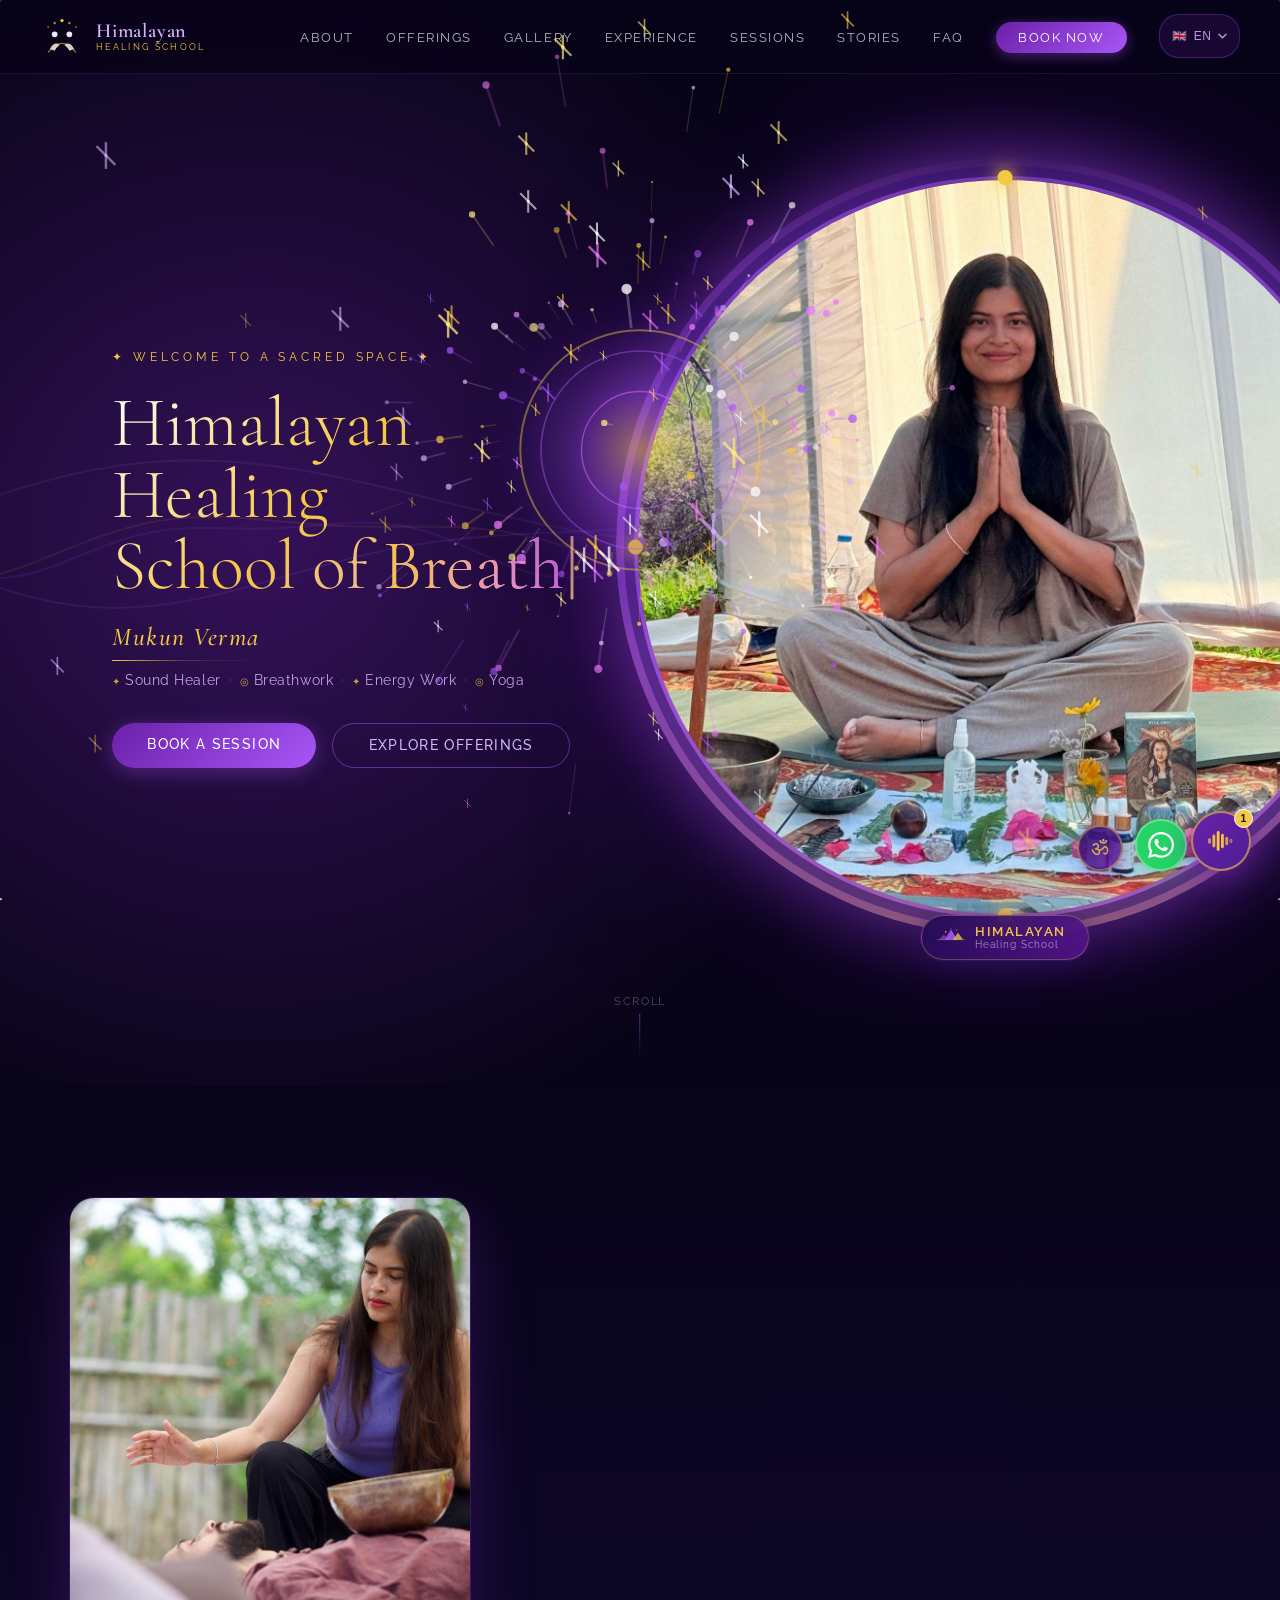
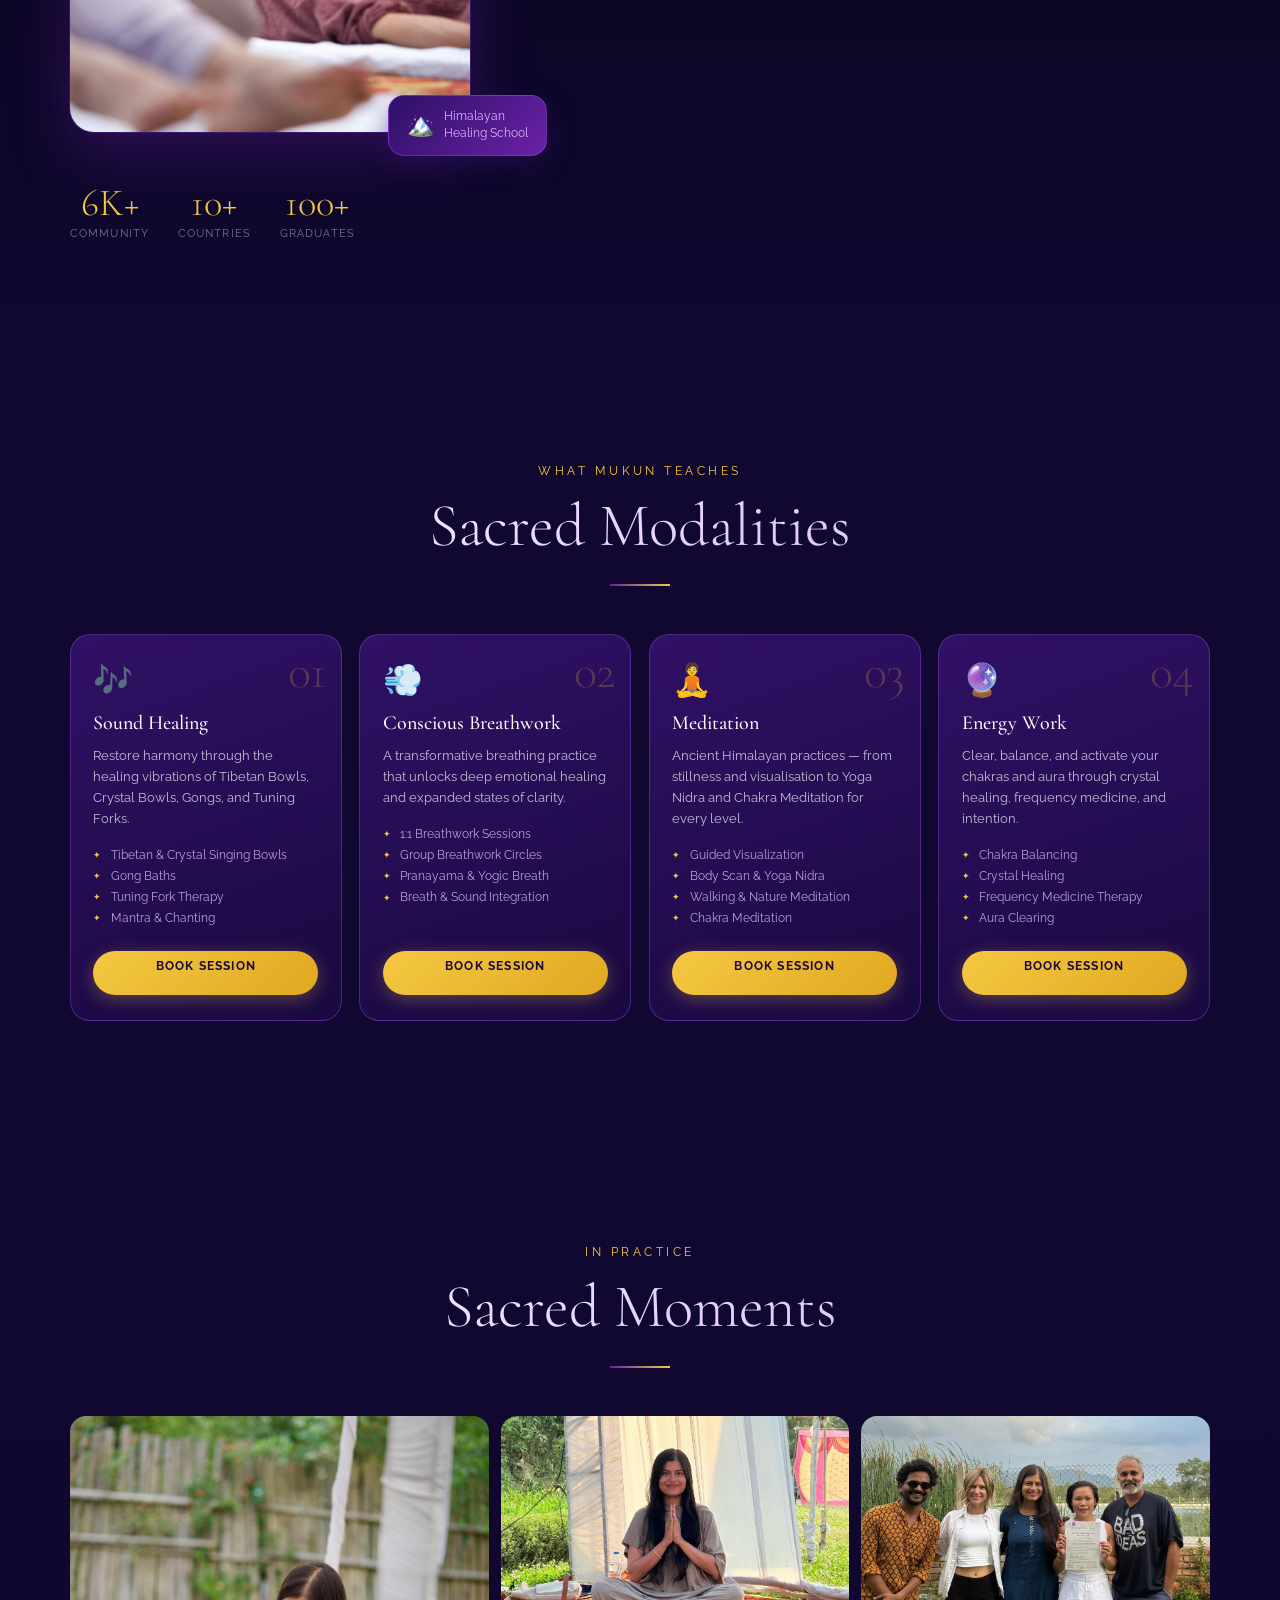
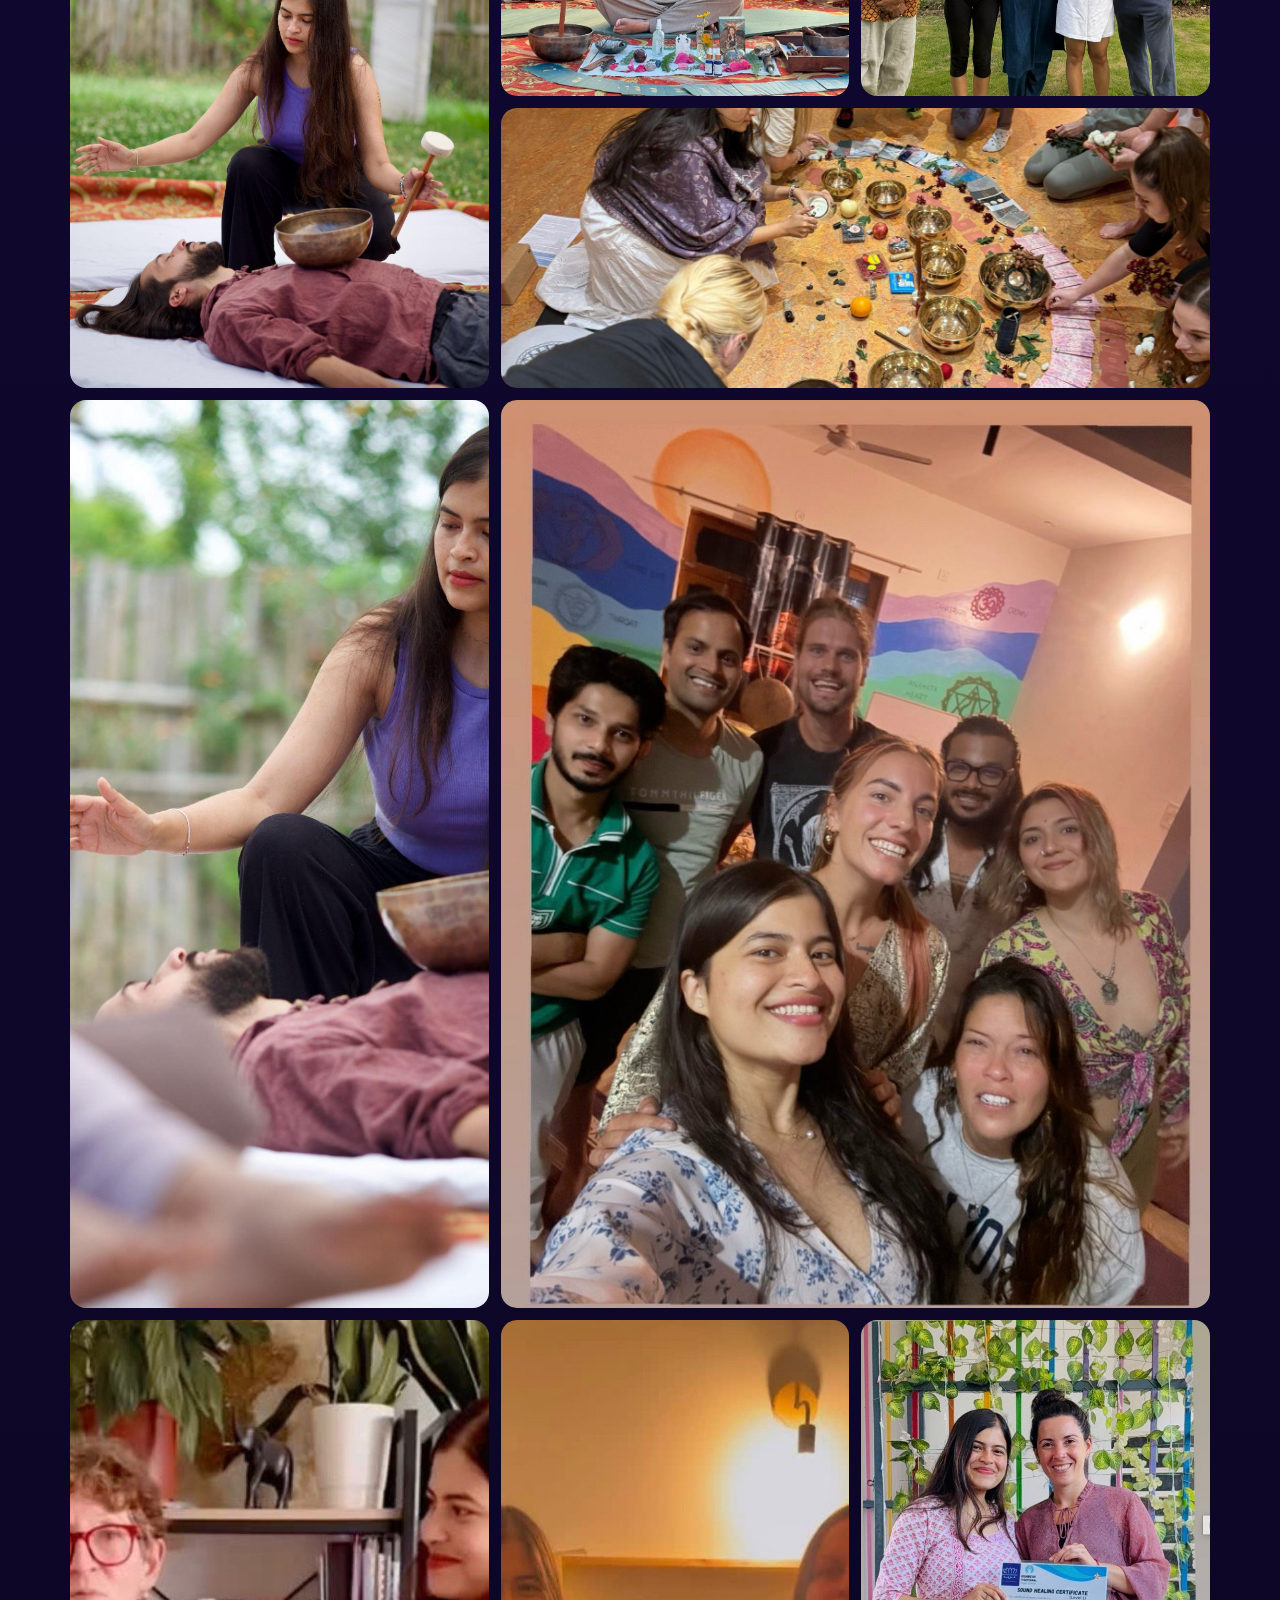
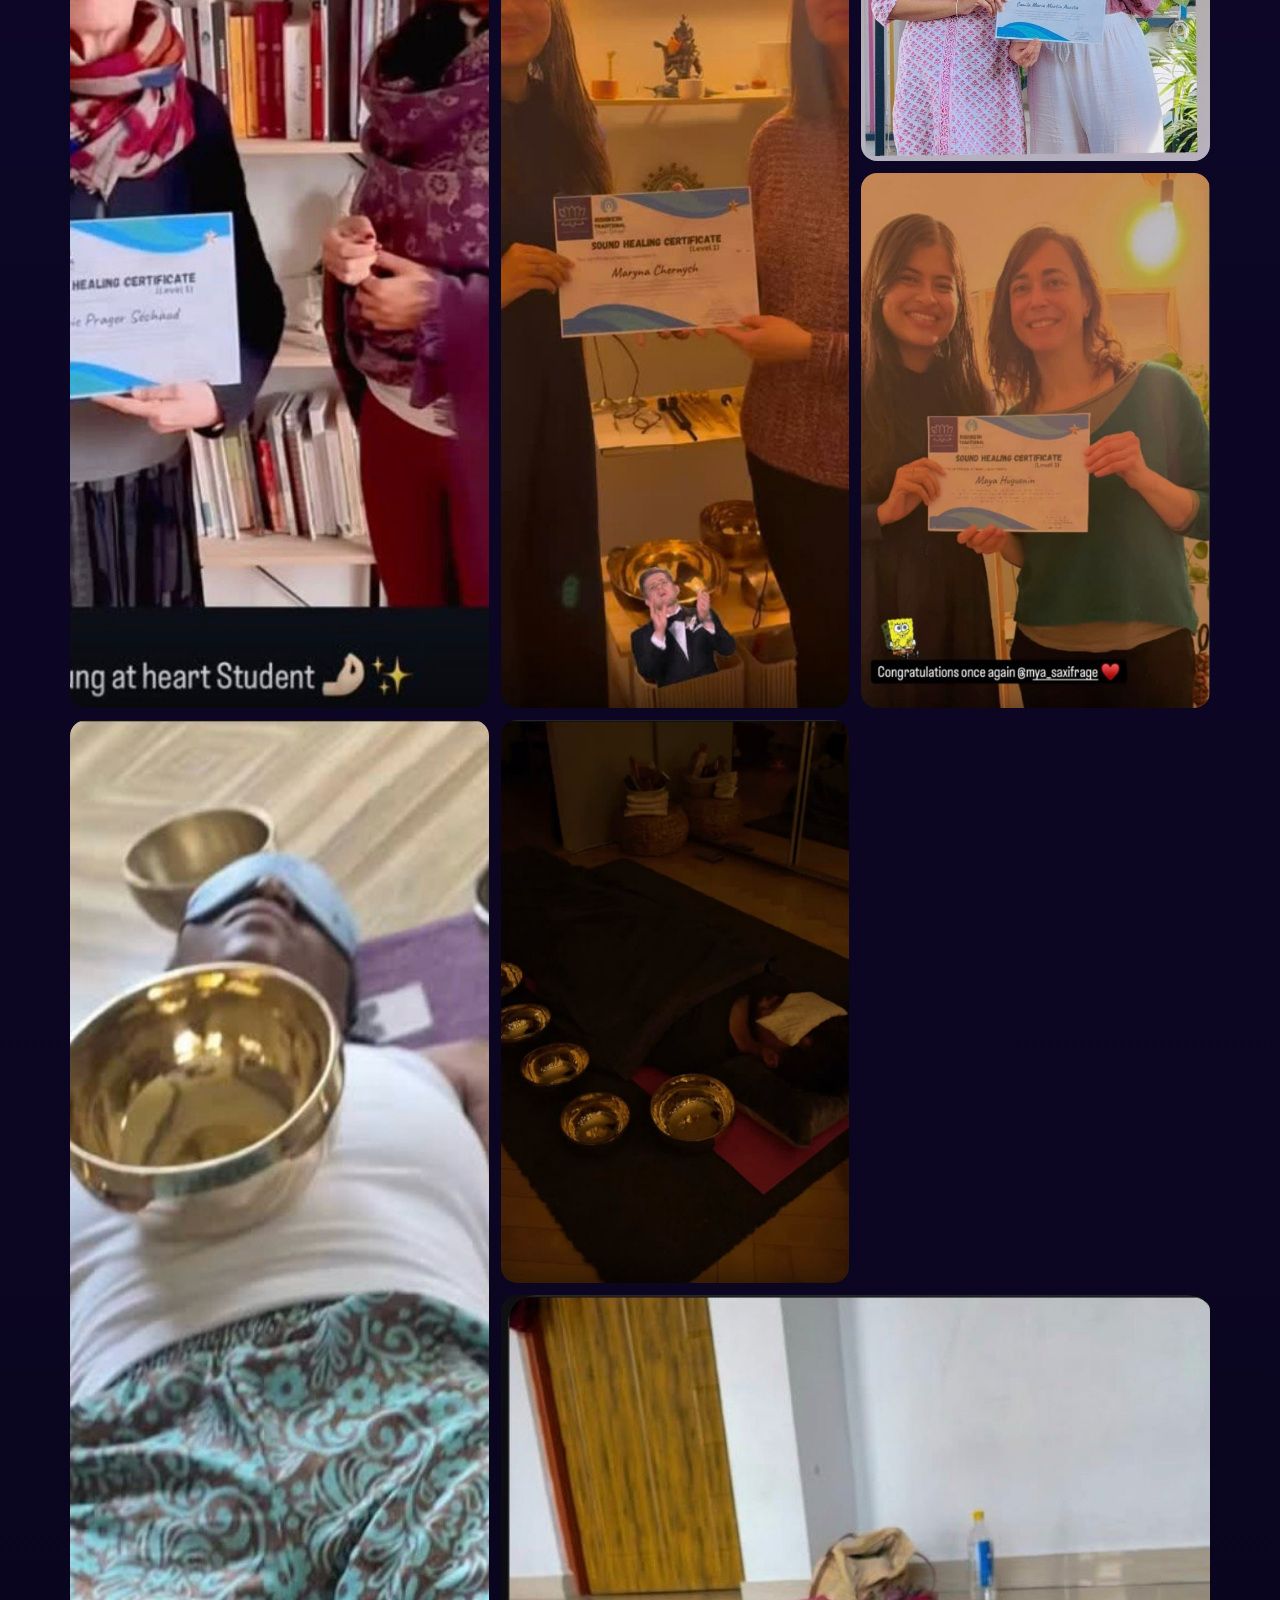
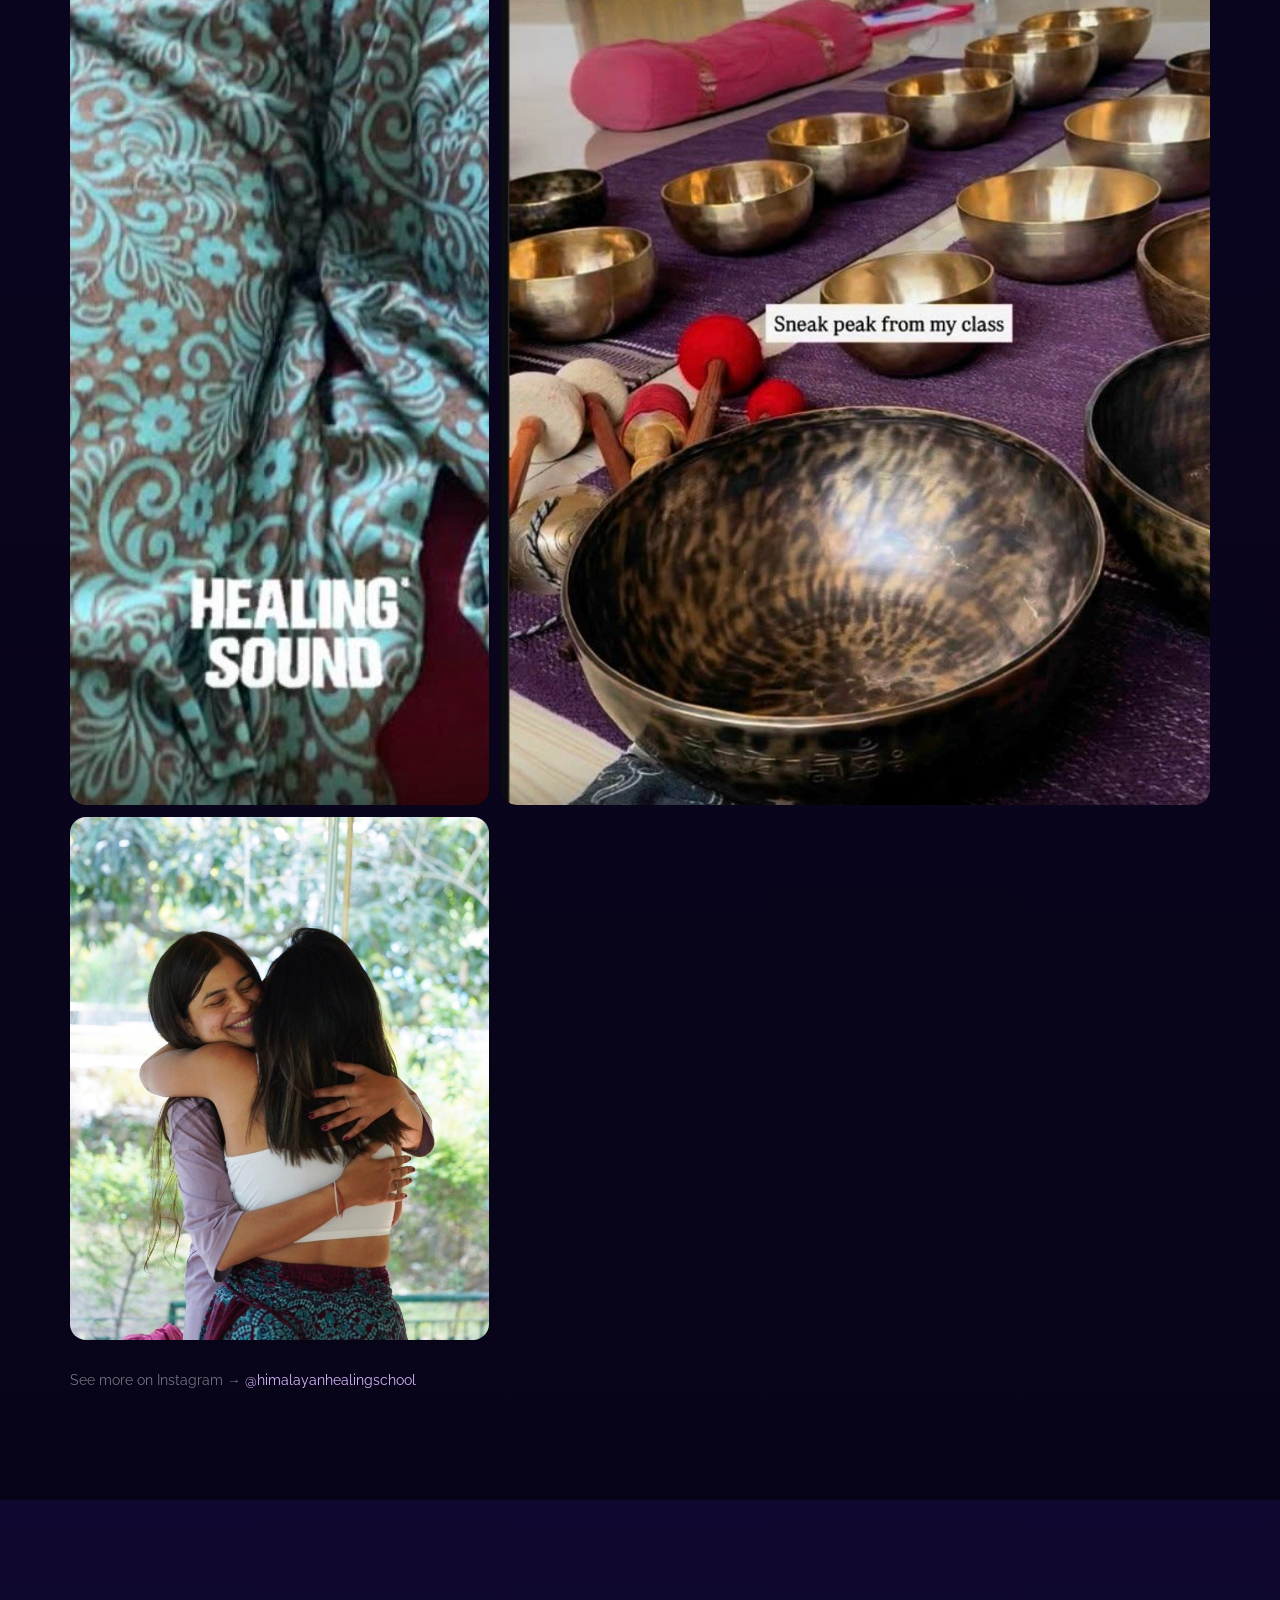
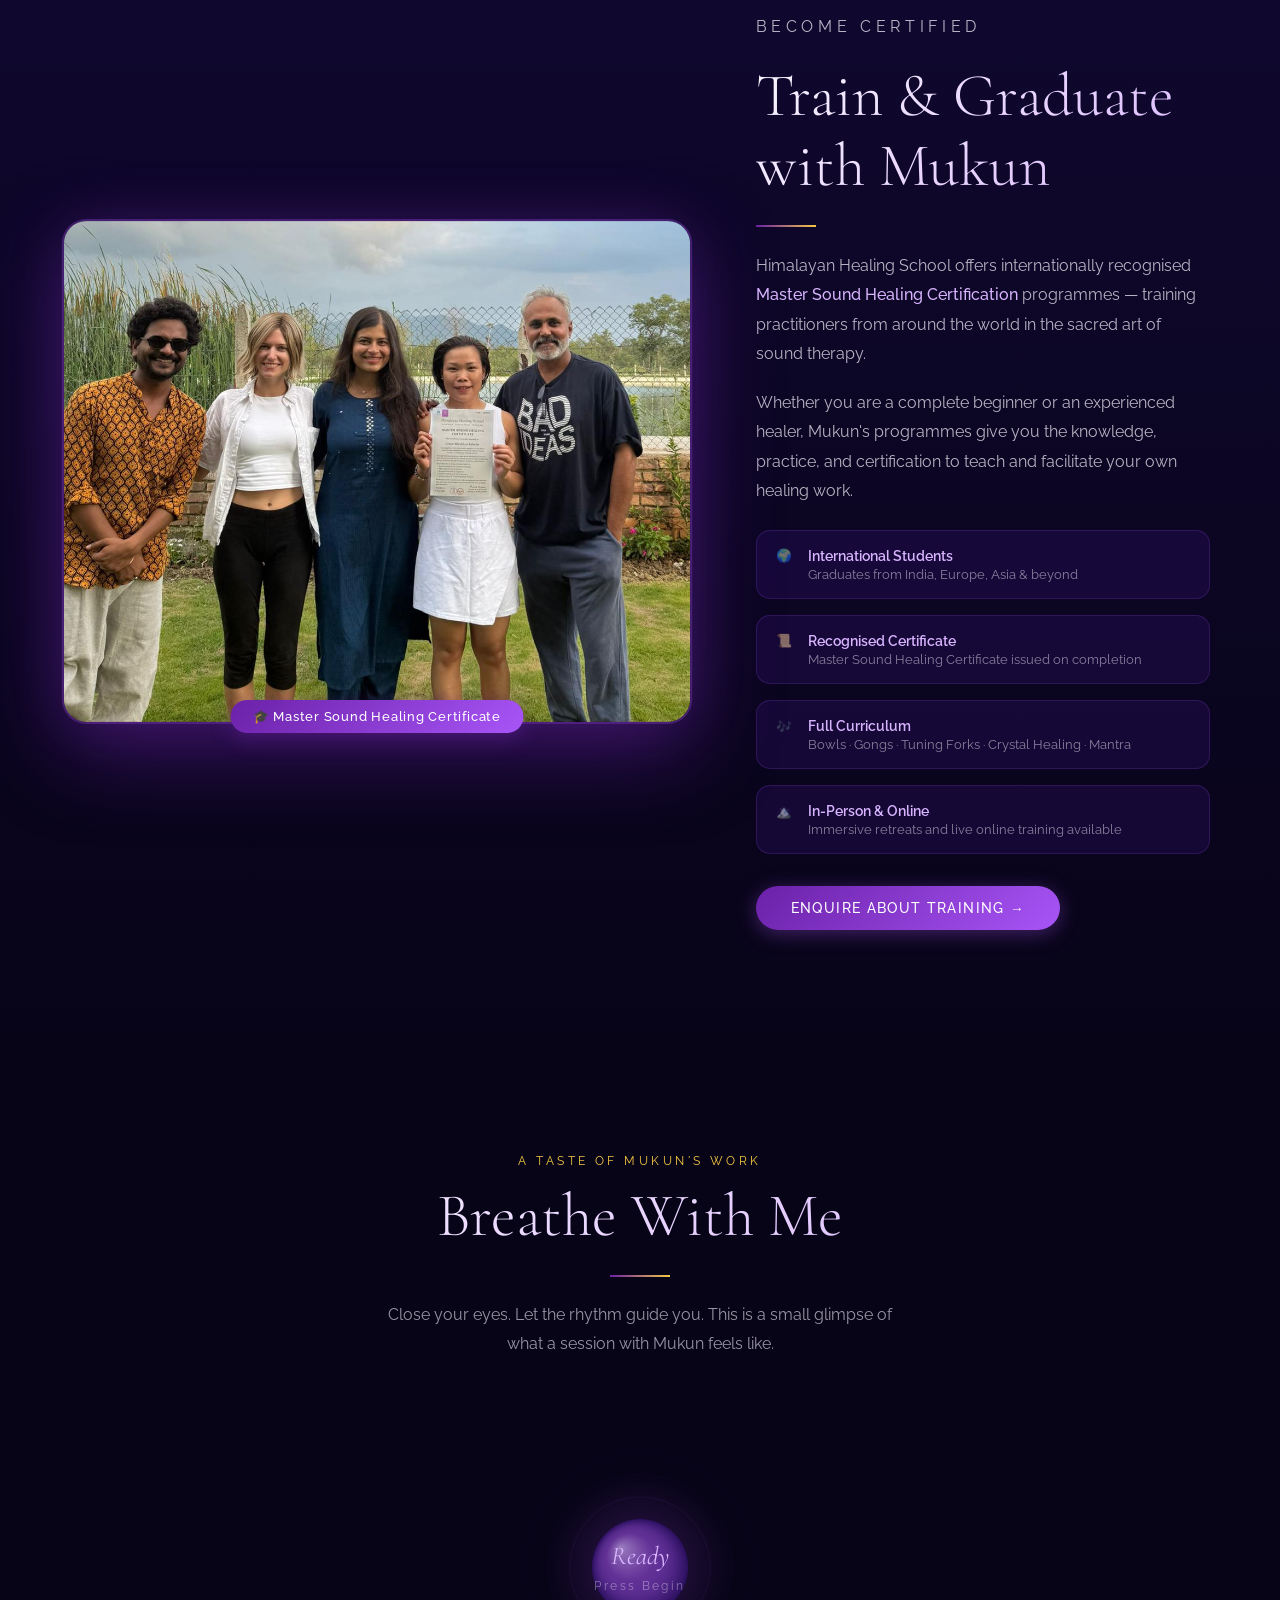
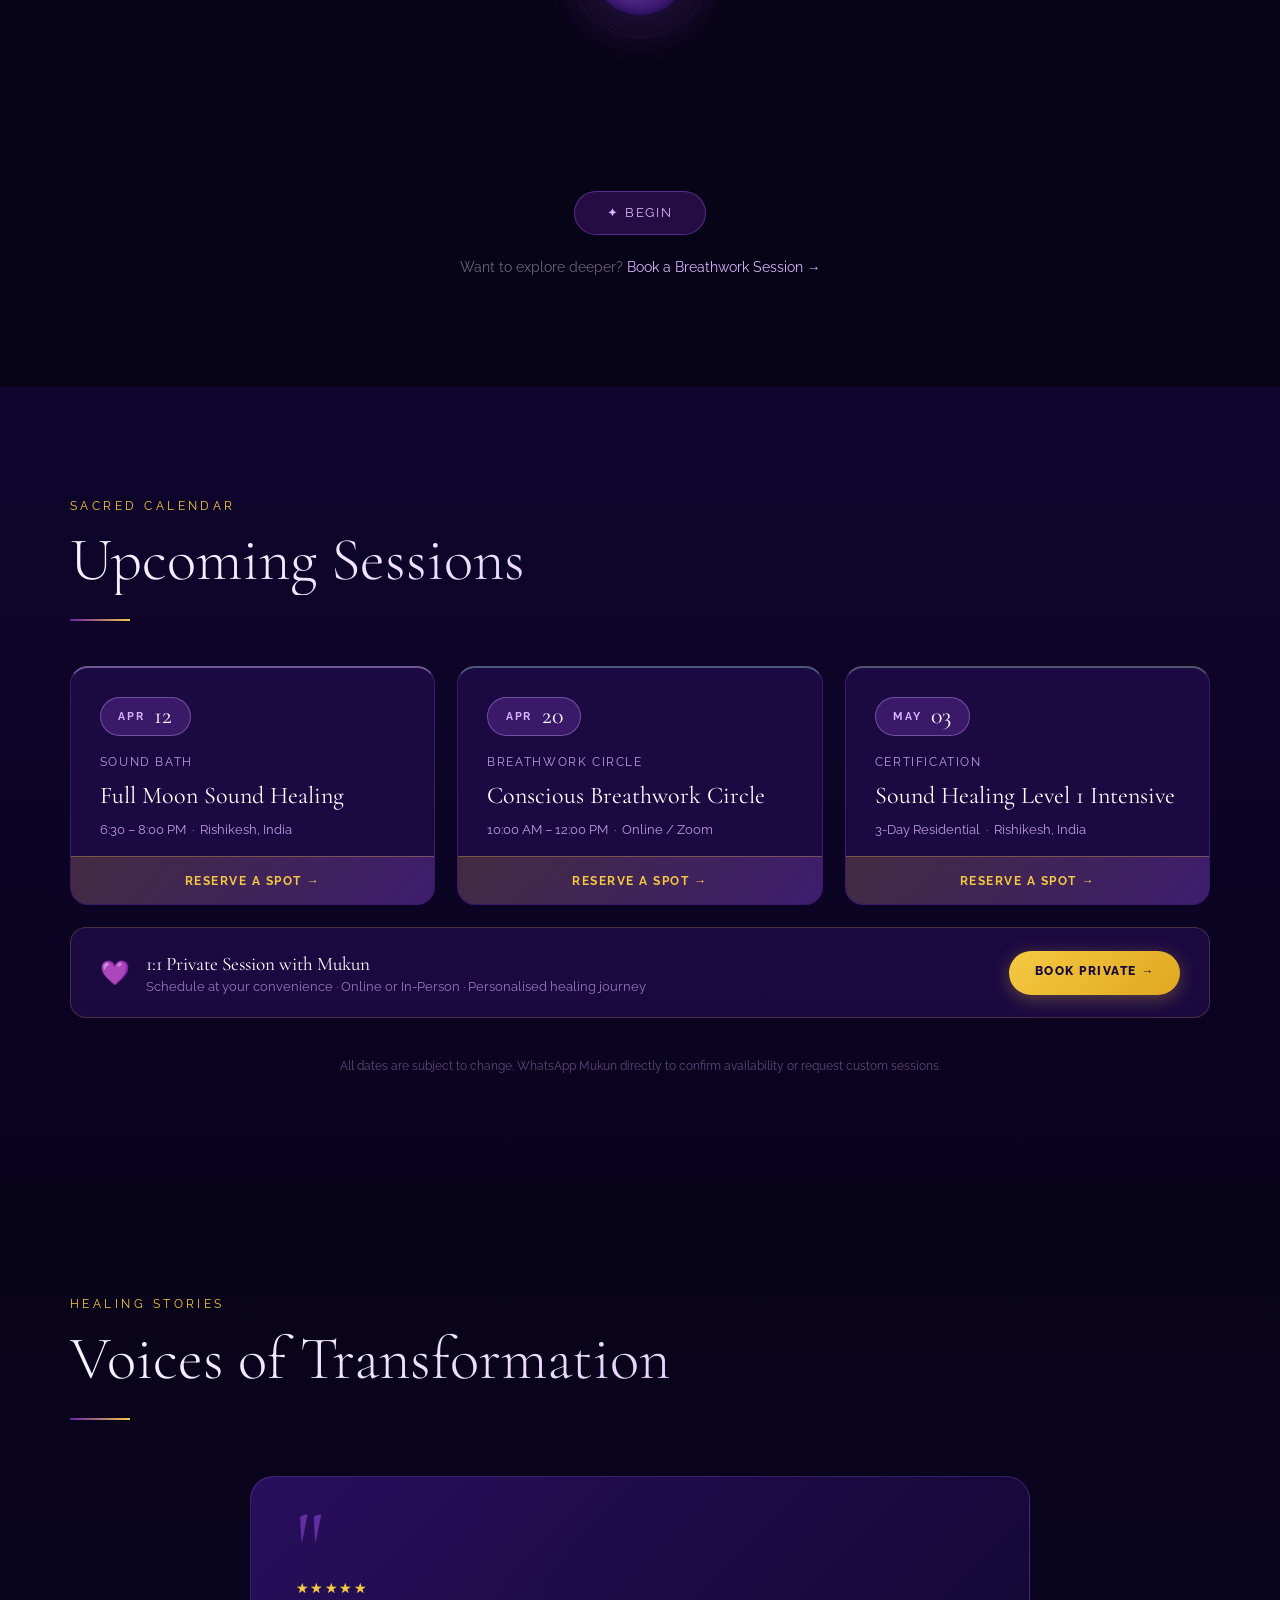
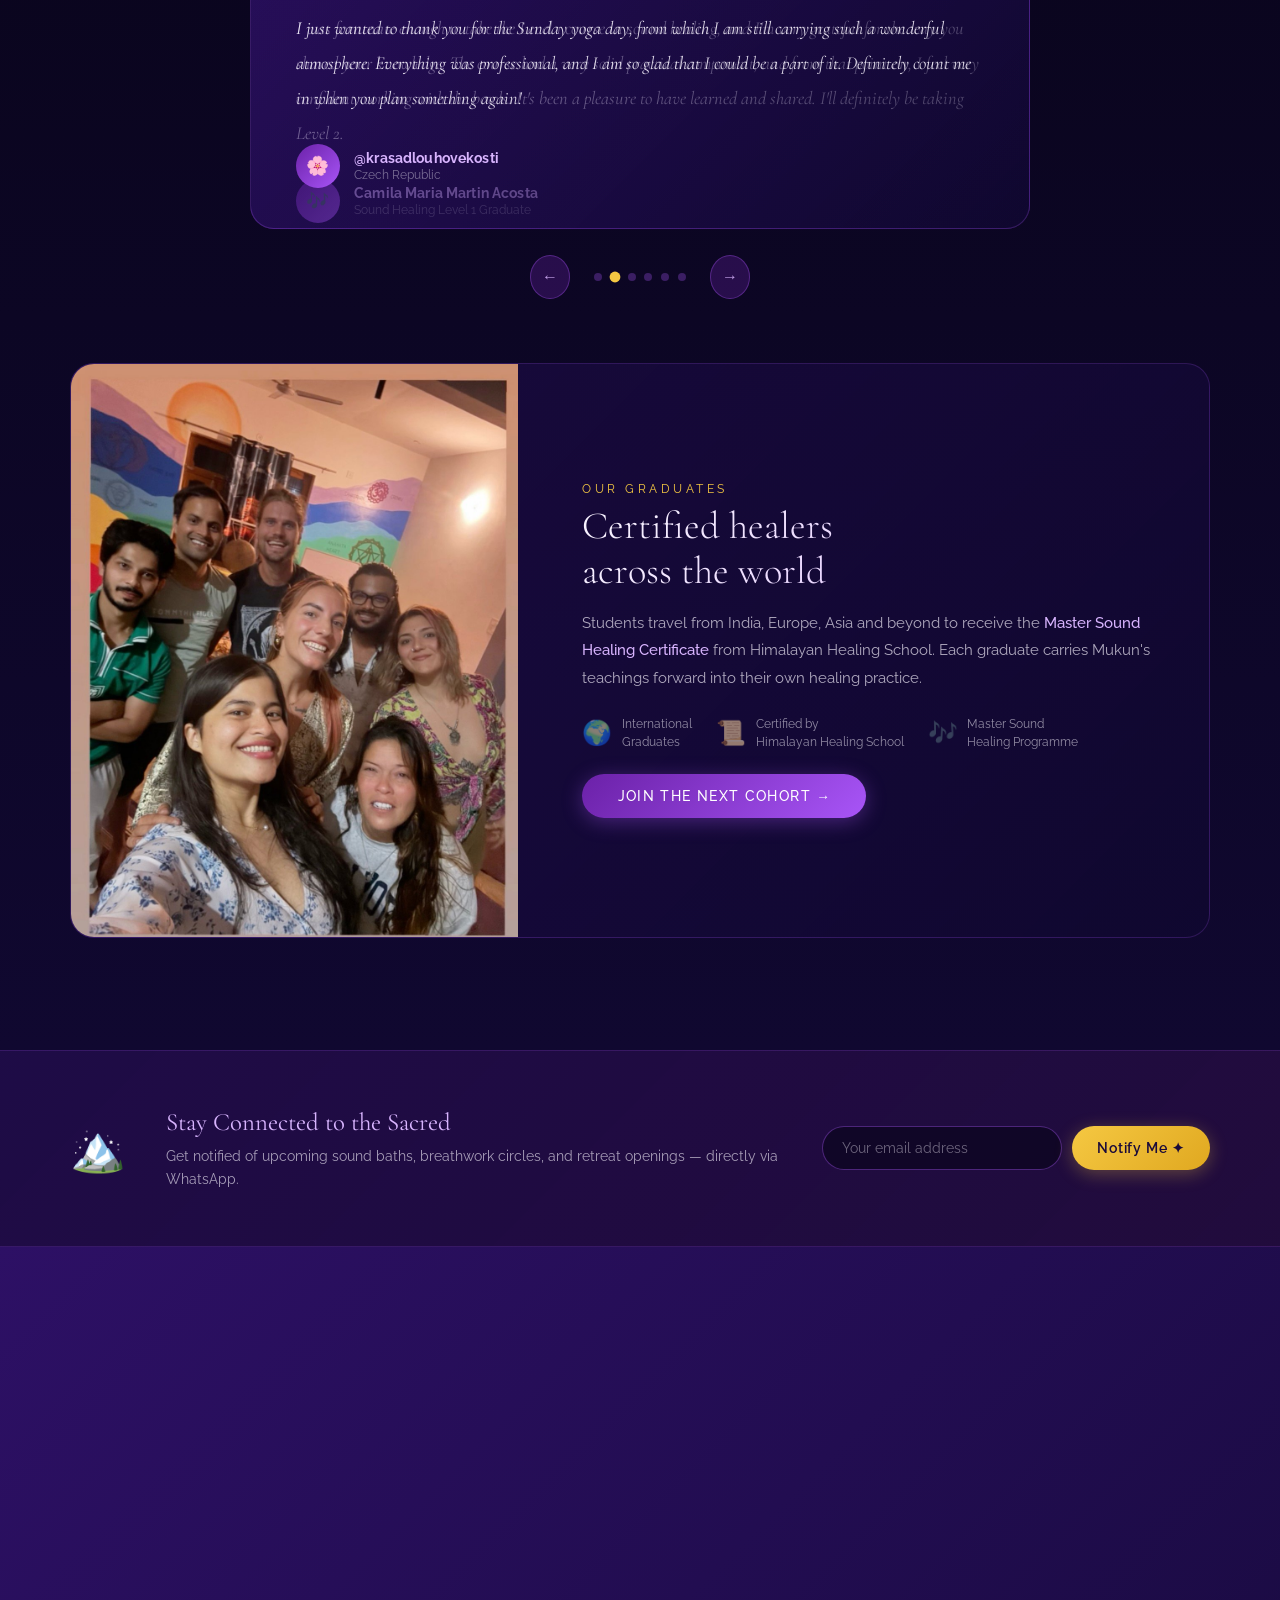
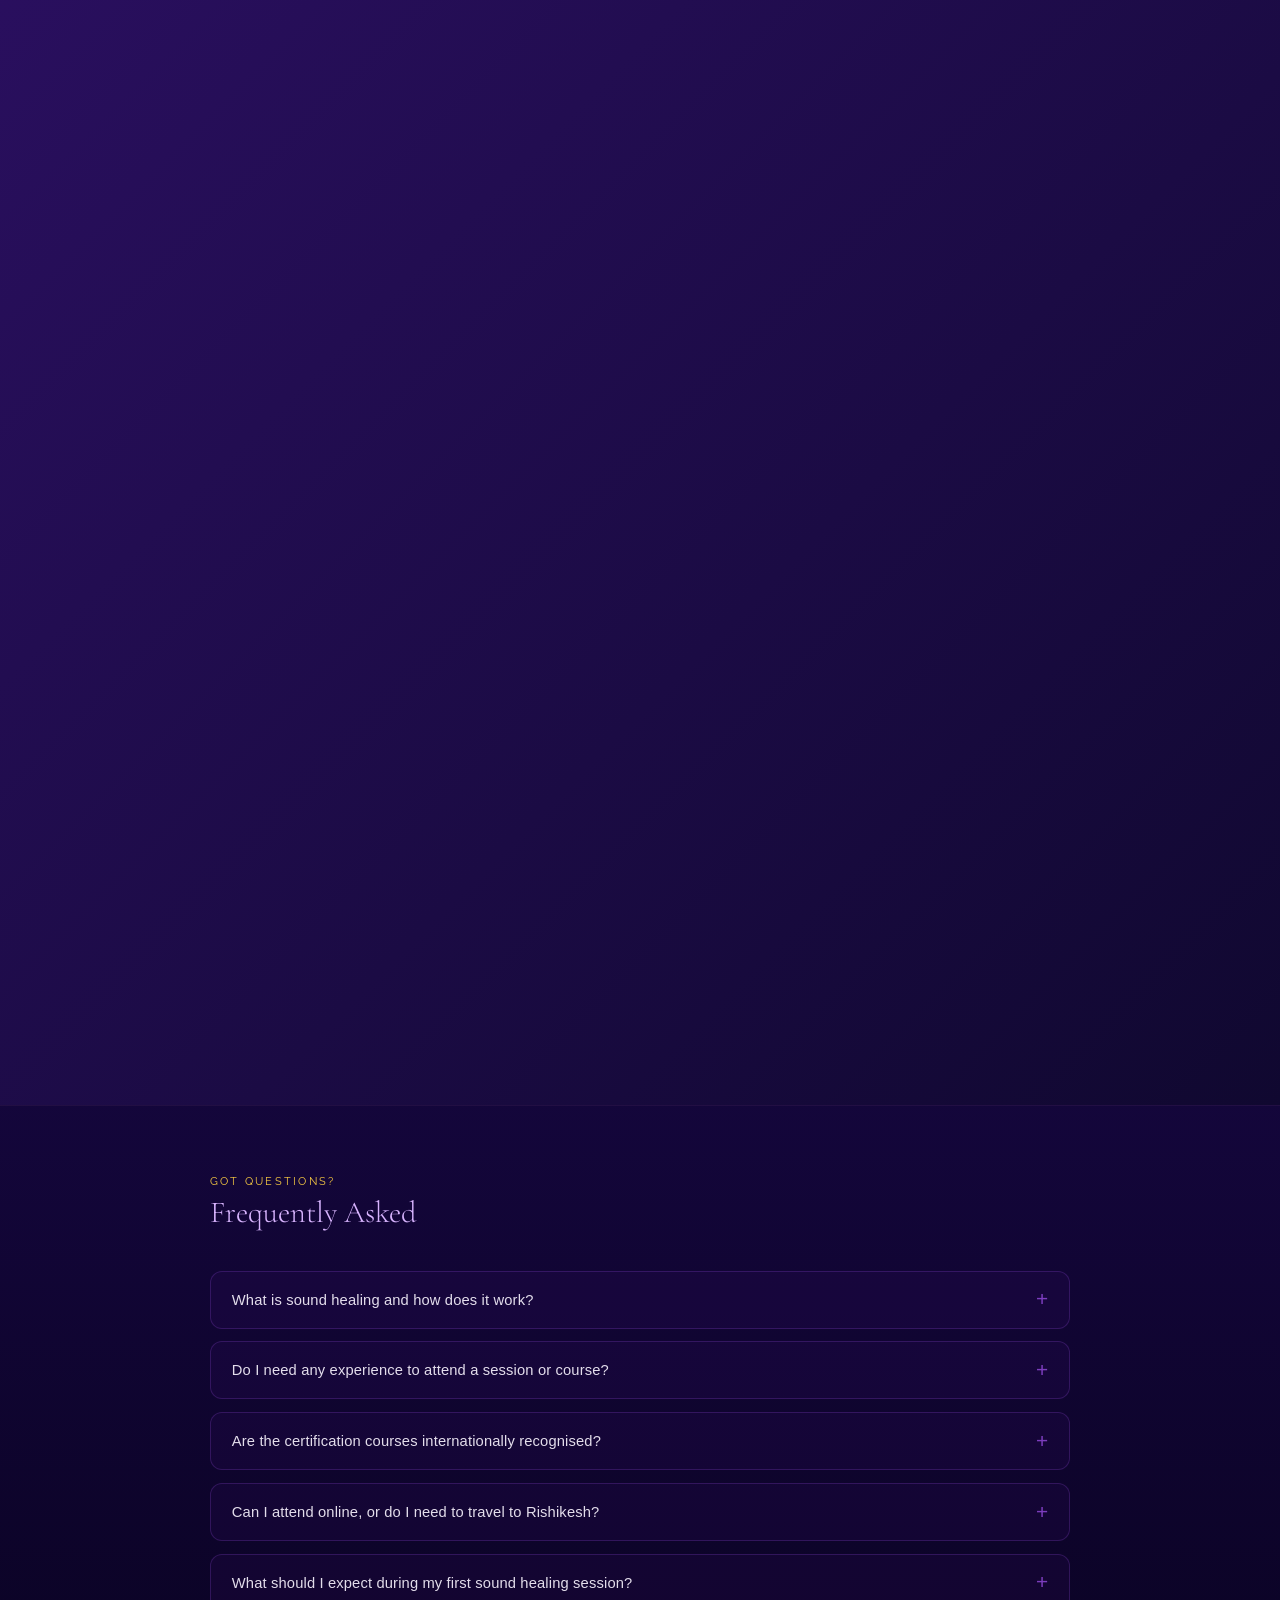
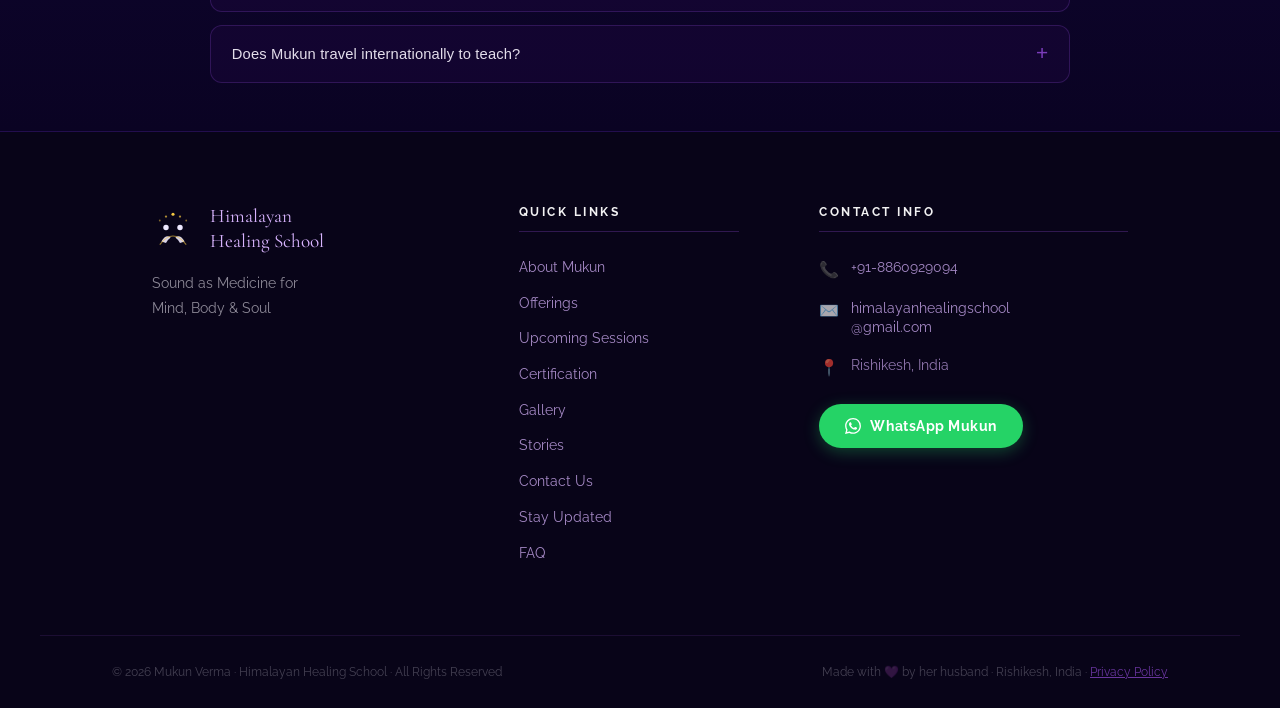
==== commit 0a77e442: "Add files via upload" ====
--- a/index.html
+++ b/index.html
@@ -213,7 +213,7 @@
         </div>
         <div class="about-stats">
           <div class="stat"><div class="stat-num">6K+</div><div class="stat-label" data-i18n="about.stat1">Community</div></div>
-          <div class="stat"><div class="stat-num">30+</div><div class="stat-label" data-i18n="about.stat2">Countries</div></div>
+          <div class="stat"><div class="stat-num">10+</div><div class="stat-label" data-i18n="about.stat2">Countries</div></div>
           <div class="stat"><div class="stat-num">100+</div><div class="stat-label" data-i18n="about.stat3">Graduates</div></div>
         </div>
       </div>
